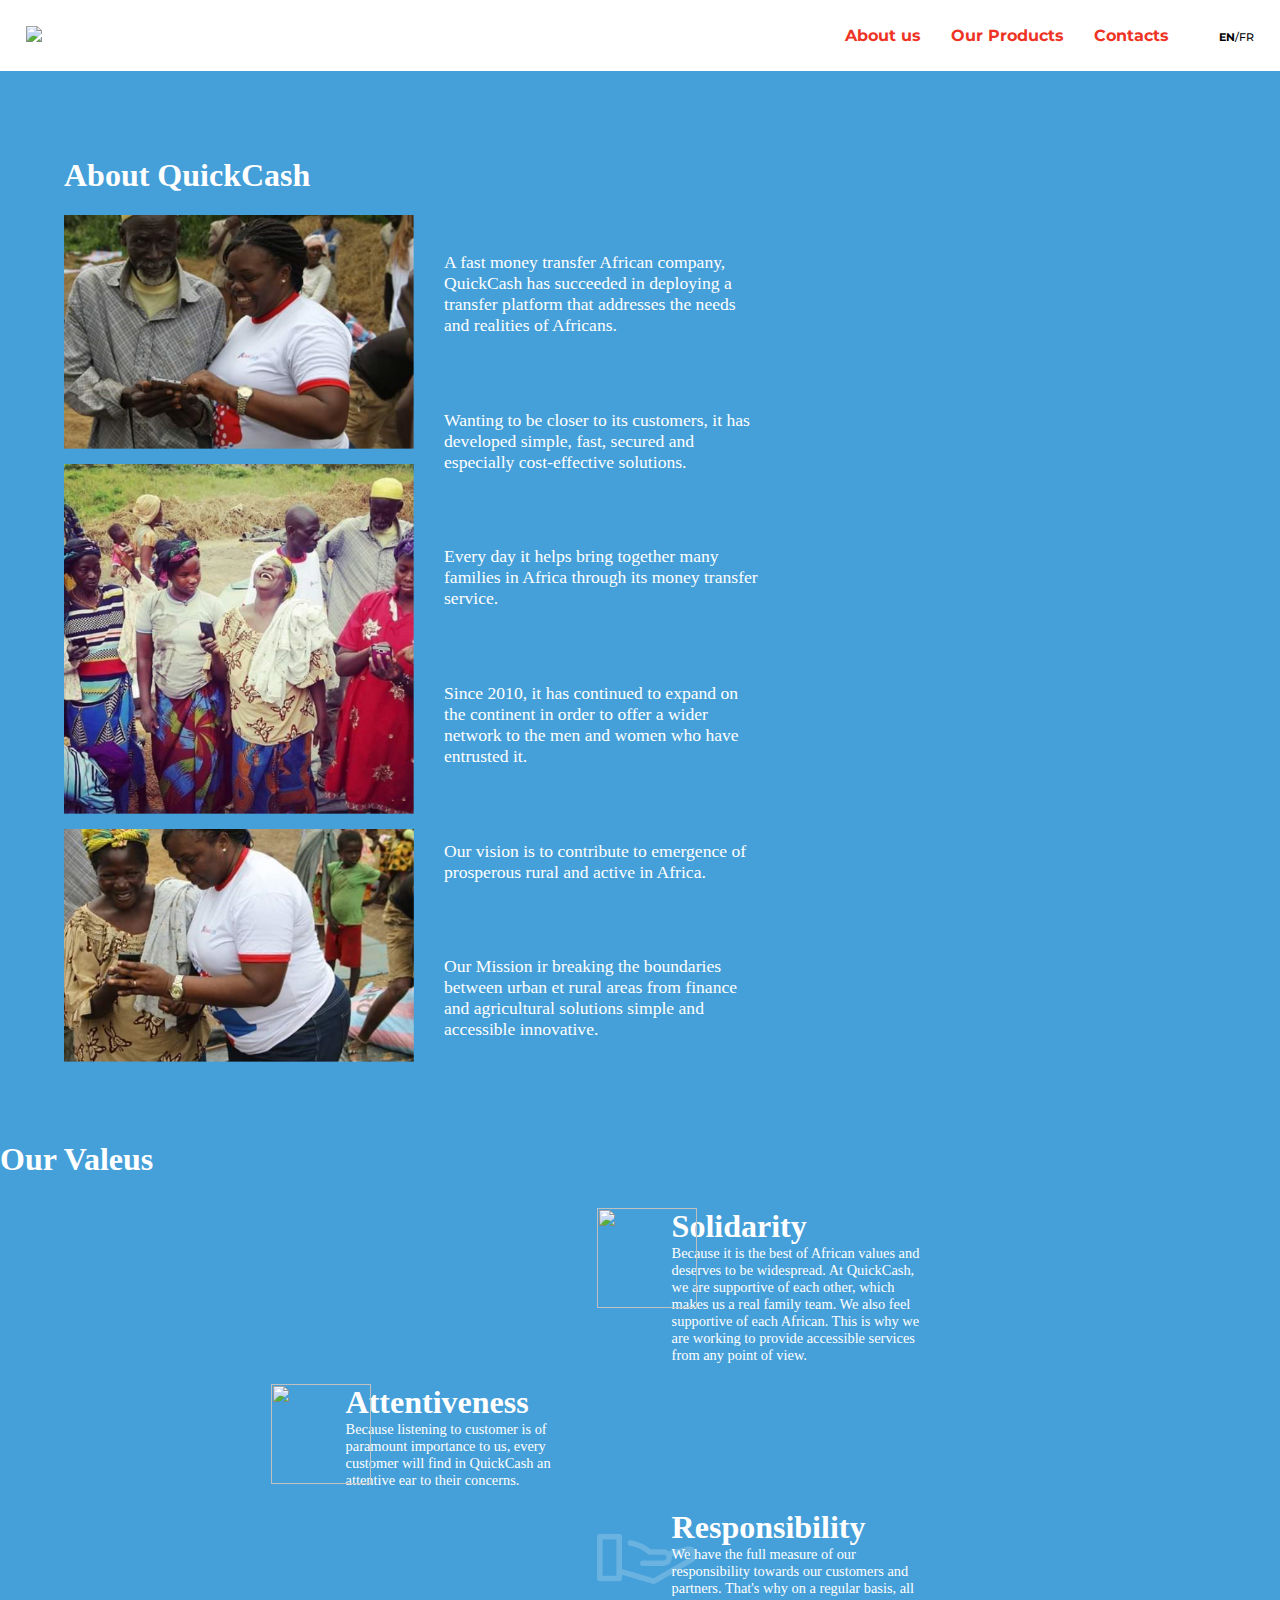
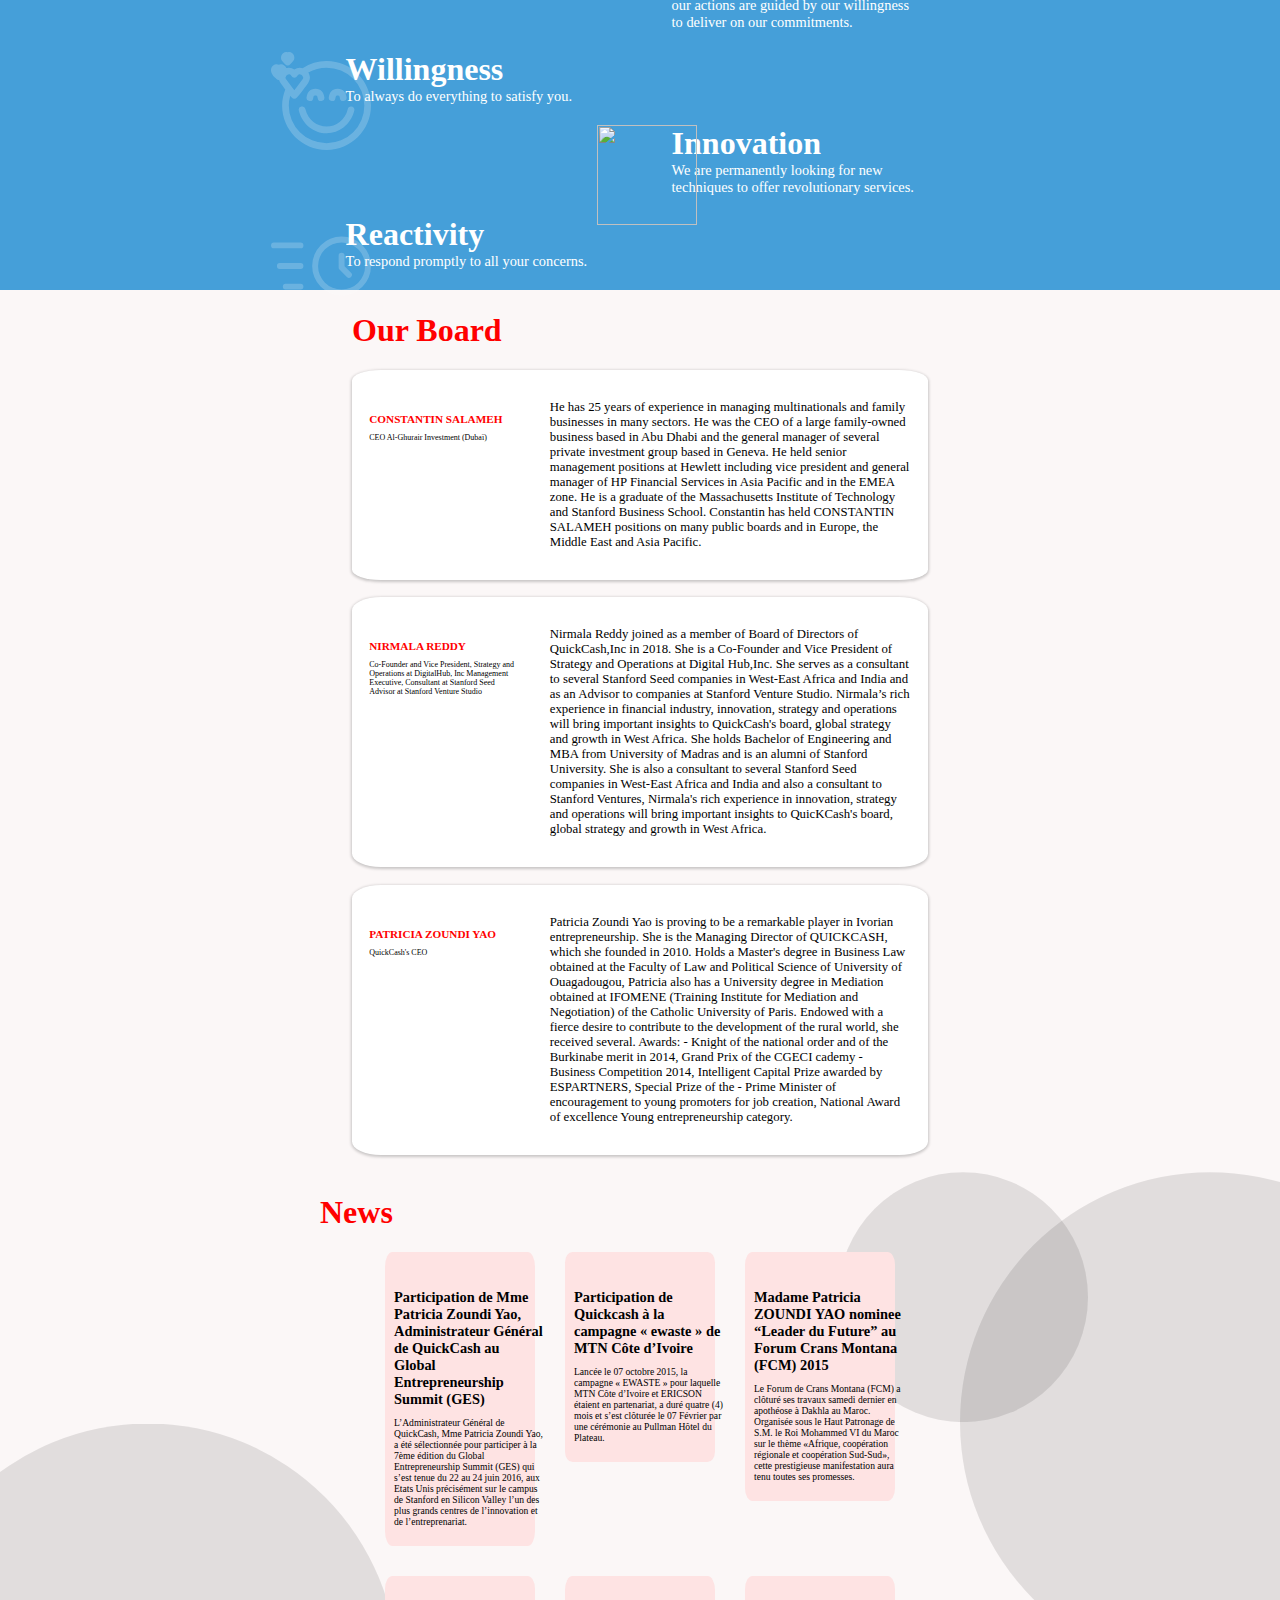
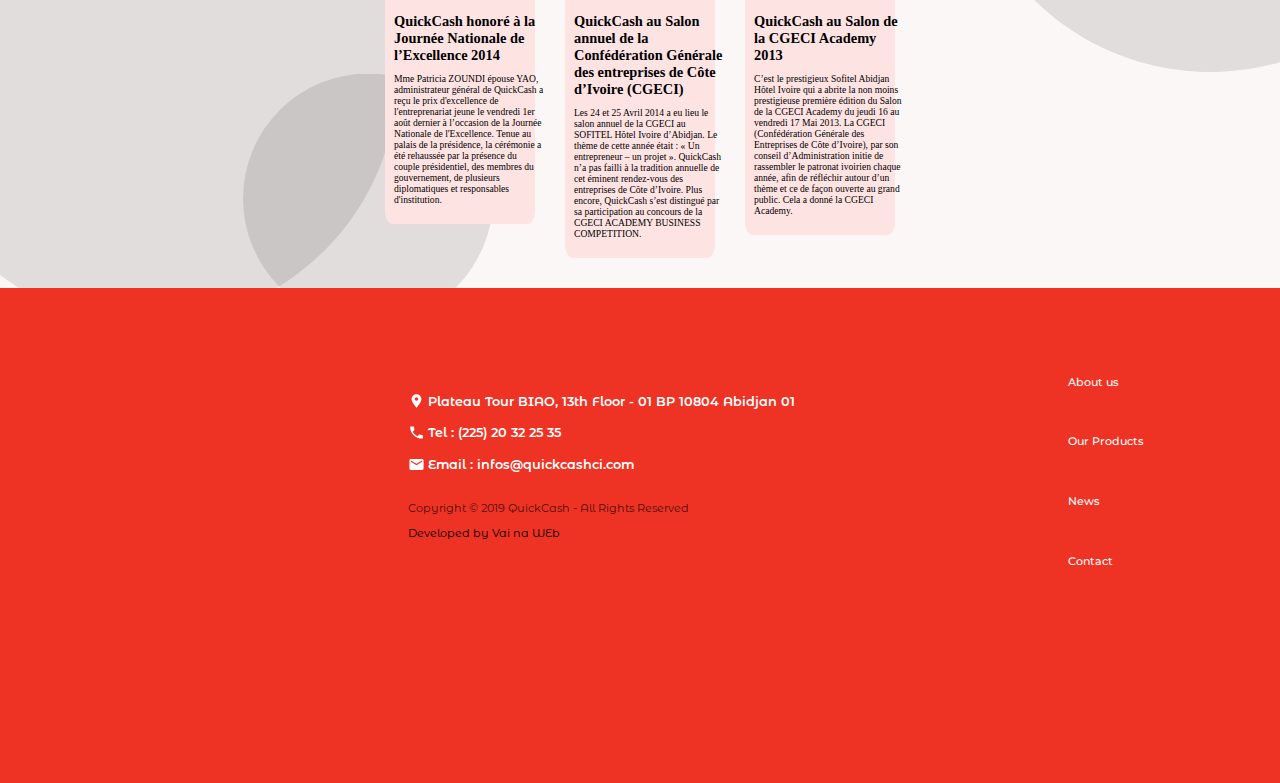
==== about.html @ 07506abb "Resolvendo conflito do about." ====
<!DOCTYPE html>
<html lang="en-US">
<head>
	<meta charset="UTF-8">
	<title>About - QuickCash</title>
	<link rel="stylesheet" href="css/style.css">
	<link href="https://fonts.googleapis.com/css?family=Montserrat+Alternates:400,600|Montserrat:500,600,700|Muli:300" rel="stylesheet">
	<meta name="viewport" content="width=device-width, initial-scale=1.0">
	<meta name="keywords" content=""><!-- palavras chave -->
	<meta name="description" content=""><!-- descrição do site -->
	<meta name="author" content=""><!-- autor ou autores do site -->
	<meta http-equiv="content-language" content="en-US, fr" /><!-- definindo idiomas do site (o lang defini o idioma principal) -->
</head>

<body>
	<!--=====|header|=====-->	
	<header class="containerHeader">
		<section class="containerHeader-barraSuperior">
				<a href="index.html"><img class="blocoLogo-logo" src="assets/logo.png"></a>
			<div class="blocoLogo">
			</div>
			<nav class="blocoMenu">
				<a href="about.html" class="blocoMenu-link">About us</a>
				<a href="ourProducts.html" class="blocoMenu-link">Our Products</a>
				<a href="#contatos" class="blocoMenu-link">Contacts</a>
				<div class="blocoLanguage">
					<a class="blocoLanguage-link" href=""><span>EN</span>/FR</a>
				</div>
			</nav>
		</section>
	</header>
	<!--==========-->
	<!--=====|Imagem e Texto Superior|=====-->
	<section class="containerImagensTextosSuperior">
		<div class="blocoTitulo">
			<h1 class="blocoTitulo-tituloSuperior">About QuickCash</h1>
		</div>
		<div class="containerImagensTextosSuperior-segundoCirculo"></div>
		<div class="containerImagensTextosSuperior-primeiroCirculo"></div>
		<div class="blocoImagensTextos">
			<div class="blocoImagensTextos-imagens">
				<img class="blocoImagensTextos-imagens-individual" src="assets/mulher-homem.png" alt="">
				<img class="blocoImagensTextos-imagens-individual" src="assets/pessoas.png" alt="">
				<img class="blocoImagensTextos-imagens-individual" src="assets/mulher-mulher.png" alt="">
			</div>

			<div class="blocoImagensTextos-textos">
				<p class="blocoImagensTextos-textos-paragrafo">
					A fast money transfer African company, QuickCash has succeeded in deploying a transfer platform that addresses the needs and realities of Africans.
				</p>
				<p class="blocoImagensTextos-textos-paragrafo">
					Wanting to be closer to its customers, it has developed simple, fast, secured and especially cost-effective solutions. 
				</p>
				<p class="blocoImagensTextos-textos-paragrafo">
					Every day it helps bring together many families in Africa through its money transfer service. 
				</p>
				<p class="blocoImagensTextos-textos-paragrafo">
					Since 2010, it has continued to expand on the continent in order to offer a wider network to the men and women who have entrusted it.
				</p>
				<p class="blocoImagensTextos-textos-paragrafo">
					Our vision is to contribute to emergence of prosperous rural and active in Africa.
				</p>
				<p class="blocoImagensTextos-textos-paragrafo">
					Our Mission ir breaking the boundaries between urban et rural areas from finance and agricultural solutions simple and accessible innovative.
				</p>
			</div>
		</div>
	</section>
	<!--==========-->
	<!--=====|Nossos Valores|=====-->
	<section class="containerNossosValores">
			<div class="containerNossosValores-blocoTitulo">
				<h1 class="containerNossosValores-blocoTitulo-titulo" >Our Valeus</h1>
			</div>

			<div class="containerNossosValores-blocoValores">
				<div class="containerNossosValores-blocoValores-valores">
					<img class="blocoValores-valores-imagem" src="assets/attentiveness.svg" alt="">
					<div class="blocoValores-valores-tituloTexto">
						<h2 class="blocoValores-valores-titulo">Solidarity</h2>
						<p class="blocoValores-valores-texto">
							Because it is the best of African values and deserves to be widespread. At QuickCash, we are supportive of each other, which makes us a real family team. We also feel supportive of each African. This is why we are working to provide accessible services from any point of view.
						</p>
					</div>
				</div>
				<div class="containerNossosValores-blocoValores-valores direcaOposta">
					<img class="blocoValores-valores-imagem" src="assets/attentiveness.svg" alt="">
					<div class="blocoValores-valores-tituloTexto">
						<h2 class="blocoValores-valores-titulo">Attentiveness</h2>
						<p class="blocoValores-valores-texto">
							Because listening to customer is of paramount importance to us, every customer will find in QuickCash an attentive ear to their concerns.
						</p>
					</div>
				</div>
			</div>
			<div class="containerNossosValores-blocoValores">
				<div class="containerNossosValores-blocoValores-valores">
					<img class="blocoValores-valores-imagem" src="assets/mao.svg" alt="">
					<div class="blocoValores-valores-tituloTexto">
						<h2 class="blocoValores-valores-titulo">Responsibility</h2>
						<p class="blocoValores-valores-texto">
							We have the full measure of our responsibility towards our customers and partners. That's why on a regular basis, all our actions are guided by our willingness to deliver on our commitments.
						</p>
					</div>
				</div>
				<div class="containerNossosValores-blocoValores-valores direcaOposta">
					<img class="blocoValores-valores-imagem" src="assets/carinha.svg" alt="">
					<div class="blocoValores-valores-tituloTexto">
						<h2 class="blocoValores-valores-titulo">Willingness</h2>
						<p class="blocoValores-valores-texto">
							To always do everything to satisfy you.
						</p>
					</div>
				</div>
			</div>
			<div class="containerNossosValores-blocoValores">
				<div class="containerNossosValores-blocoValores-valores">
					<img class="blocoValores-valores-imagem" src="assets/innovation.svg" alt="">
					<div class="blocoValores-valores-tituloTexto">
						<h2 class="blocoValores-valores-titulo">Innovation</h2>
						<p class="blocoValores-valores-texto">
							We are permanently looking for new techniques to offer revolutionary services.
						</p>
					</div>
				</div>
				<div class="containerNossosValores-blocoValores-valores direcaOposta">
					<img class="blocoValores-valores-imagem" src="assets/relogio.svg" alt="">
					<div class="blocoValores-valores-tituloTexto">
						<h2 class="blocoValores-valores-titulo">Reactivity</h2>
						<p class="blocoValores-valores-texto">
							To respond promptly to all your concerns.
						</p>
					</div>
				</div>
			</div>
		</section>
	<!--==========-->
	<!--=====|Main|=====-->
	<main class="containerdirecaoNoticias">
			<section class="containerdirecaoNoticias-direcao">
				<div class="containerdirecaoNoticias-direcao-titulo">
					<h1>Our Board</h1>
				</div>
				<div class="containerdirecaoNoticias-blocoSessoes">
					<div class="blocoSessoes-blocoTextoImagemTitulo">
						<div class="blocoSessoes-blocoTextoImagemTitulo-componentes">
							<img class="blocoTextoImagemTitulo-componentes-imagem" src="assets/quickcash-honore.png" alt="">
							<h1 class="blocoTextoImagemTitulo-componentes-titulo">CONSTANTIN SALAMEH</h1>
							<p class="blocoTextoImagemTitulo-componentes-paragrafo">CEO Al-Ghurair Investment (Dubaï)</p>
						</div>
						<div class="blocoSessoes-blocoTextoLateral">
							<p class="blocoSessoes-blocoTextoLateral-texto">He has 25 years of experience in managing multinationals and family businesses in many sectors. He was the CEO of a large family-owned business based in Abu Dhabi and the general manager of several private investment group based in Geneva. He held senior management positions at Hewlett including vice president and general manager of HP Financial Services in Asia Pacific and in the EMEA zone. He is a graduate of the Massachusetts Institute of Technology and Stanford Business School. Constantin has held CONSTANTIN SALAMEH positions on many public boards and in Europe, the Middle East and Asia Pacific.</p>
						</div>
					</div>
				</div>
				<div class="containerdirecaoNoticias-blocoSessoes">
					<div class="blocoSessoes-blocoTextoImagemTitulo">
						<div class="blocoSessoes-blocoTextoImagemTitulo-componentes">
							<img class="blocoTextoImagemTitulo-componentes-imagem" src="assets/quickcash-honore.png" alt="">
							<h1 class="blocoTextoImagemTitulo-componentes-titulo">NIRMALA REDDY</h1>
							<p class="blocoTextoImagemTitulo-componentes-paragrafo">Co-Founder and Vice President, Strategy and Operations at DigitalHub, Inc Management Executive, Consultant at Stanford Seed Advisor at Stanford Venture Studio</p>
						</div>
						<div class="blocoSessoes-blocoTextoLateral">
							<p class="blocoSessoes-blocoTextoLateral-texto">Nirmala Reddy joined as a member of Board of Directors of QuickCash,Inc in 2018. She is a Co-Founder and Vice President of Strategy and Operations at Digital Hub,Inc. She serves as a consultant to several Stanford Seed companies in West-East Africa and India and as an Advisor to companies at Stanford Venture Studio. Nirmala’s rich experience in financial industry, innovation, strategy and operations will bring important insights to QuickCash's board, global strategy and growth in West Africa. She holds Bachelor of Engineering and MBA from University of Madras and is an alumni of Stanford University. She is also a consultant to several Stanford Seed companies in West-East Africa and India and also a consultant to Stanford Ventures, Nirmala's rich experience in innovation, strategy and operations will bring important insights to QuicKCash's board, global strategy and growth in West Africa.</p>
						</div>
					</div>
				</div>
				<div class="containerdirecaoNoticias-blocoSessoes">
					<div class="blocoSessoes-blocoTextoImagemTitulo">
						<div class="blocoSessoes-blocoTextoImagemTitulo-componentes">
							<img class="blocoTextoImagemTitulo-componentes-imagem" src="assets/quickcash-honore.png" alt="">
							<h1 class="blocoTextoImagemTitulo-componentes-titulo">PATRICIA ZOUNDI YAO</h1>
							<p class="blocoTextoImagemTitulo-componentes-paragrafo">QuickCash's CEO</p>
						</div>
						<div class="blocoSessoes-blocoTextoLateral">
							<p class="blocoSessoes-blocoTextoLateral-texto">Patricia Zoundi Yao is proving to be a remarkable player in Ivorian entrepreneurship. She is the Managing Director of QUICKCASH, which she founded in 2010. Holds a Master's degree in Business Law obtained at the Faculty of Law and Political Science of University of Ouagadougou, Patricia also has a University degree in Mediation obtained at IFOMENE (Training Institute for Mediation and Negotiation) of the Catholic University of Paris. Endowed with a fierce desire to contribute to the development of the rural world, she received several. Awards: - Knight of the national order and of the Burkinabe merit in 2014, Grand Prix of the CGECI cademy - Business Competition 2014, Intelligent Capital Prize awarded by ESPARTNERS, Special Prize of the - Prime Minister of encouragement to young promoters for job creation, National Award of excellence Young entrepreneurship category.</p>
						</div>
					</div>
				</div>
			</section>


			<section class="containerdirecaoNoticias-noticias">
				<div class="containerdirecaoNoticias-noticias-blocoTitulo">
					<h1 class="noticias-blocoTitulo-titulo">News</h1>
				</div>

		        <div class="containerdirecaoNoticias-noticias-circulos">
				    <div class="noticias-circulos-primeiroCirculo"></div>
				    <div class="noticias-circulos-segundoCirculo"></div>
		        </div>		

				<div class="blocoNoticias">
					<div class="blocoNoticias-componentes">
						<img class="blocoNoticias-componentes-imagem" src="assets/patricia-zoundi.png" alt="">
						<h1 class="blocoNoticias-componentes-titulo">Participation de Mme Patricia Zoundi Yao, Administrateur Général de QuickCash au Global Entrepreneurship Summit (GES)</h1>
						<p class="blocoNoticias-componentes-paragrafo">L’Administrateur Général de QuickCash, Mme Patricia Zoundi Yao, a été sélectionnée pour participer à la 7ème édition du Global Entrepreneurship Summit (GES) qui s’est tenue du 22 au 24 juin 2016, aux Etats Unis précisément sur le campus de Stanford en Silicon Valley l’un des plus grands centres de l’innovation et de l’entreprenariat.</p>
					</div>
				</div>
				<div class="blocoNoticias">
					<div class="blocoNoticias-componentes">
						<img class="blocoNoticias-componentes-imagem" src="assets/e-waste_mtn-ci_ericsson.png" alt="">
						<h1 class="blocoNoticias-componentes-titulo">Participation de Quickcash à la campagne « ewaste » de MTN Côte d’Ivoire</h1>
						<p class="blocoNoticias-componentes-paragrafo">Lancée le 07 octobre 2015, la campagne « EWASTE » pour laquelle MTN Côte d’Ivoire et ERICSON étaient en partenariat, a duré quatre (4) mois et s’est clôturée le 07 Février par une cérémonie au Pullman Hôtel du Plateau.</p>
					</div>
				</div>
				<div class="blocoNoticias">
					<div class="blocoNoticias-componentes">
						<img class="blocoNoticias-componentes-imagem" src="assets/quickcash-honore.png" alt="">
						<h1 class="blocoNoticias-componentes-titulo">Madame Patricia ZOUNDI YAO nominee “Leader du Future” au Forum Crans Montana (FCM) 2015</h1>
						<p class="blocoNoticias-componentes-paragrafo">Le Forum de Crans Montana (FCM) a clôturé ses travaux samedi dernier en apothéose à Dakhla au Maroc. Organisée sous le Haut Patronage de S.M. le Roi Mohammed VI du Maroc sur le thème «Afrique, coopération régionale et coopération Sud-Sud», cette prestigieuse manifestation aura tenu toutes ses promesses.</p>
					</div>
				</div>
				<div class="blocoNoticias">
					<div class="blocoNoticias-componentes">
						<img class="blocoNoticias-componentes-imagem" src="assets/quickcash-honore.png" alt="">
						<h1 class="blocoNoticias-componentes-titulo">QuickCash honoré à la Journée Nationale de l’Excellence 2014</h1>
						<p class="blocoNoticias-componentes-paragrafo">Mme Patricia ZOUNDI épouse YAO, administrateur général de QuickCash a reçu le prix d'excellence de l'entreprenariat jeune le vendredi 1er août dernier à l’occasion de la Journée Nationale de l'Excellence. Tenue au palais de la présidence, la cérémonie a été rehaussée par la présence du couple présidentiel, des membres du gouvernement, de plusieurs diplomatiques et responsables d'institution.</p>
					</div>
				</div>
				<div class="blocoNoticias">
					<div class="blocoNoticias-componentes">
						<img class="blocoNoticias-componentes-imagem" src="assets/laureats-cgeci-academy-2014.png" alt="">
						<h1 class="blocoNoticias-componentes-titulo">QuickCash au Salon annuel de la Confédération Générale des entreprises de Côte d’Ivoire (CGECI)</h1>
						<p class="blocoNoticias-componentes-paragrafo">Les 24 et 25 Avril 2014 a eu lieu le salon annuel de la CGECI au SOFITEL Hôtel Ivoire d’Abidjan. Le thème de cette année était : « Un entrepreneur – un projet ». QuickCash n’a pas failli à la tradition annuelle de cet éminent rendez-vous des entreprises de Côte d’Ivoire. Plus encore, QuickCash s’est distingué par sa participation au concours de la CGECI ACADEMY BUSINESS COMPETITION.</p>
					</div>
				</div>
				<div class="blocoNoticias">
					<div class="blocoNoticias-componentes">
						<img class="blocoNoticias-componentes-imagem" src="assets/qc-cgeci-academy.png" alt="">
						<h1 class="blocoNoticias-componentes-titulo">QuickCash au Salon de la CGECI Academy 2013</h1>
						<p class="blocoNoticias-componentes-paragrafo">C’est le prestigieux Sofitel Abidjan Hôtel Ivoire qui a abrite la non moins prestigieuse première édition du Salon de la CGECI Academy du jeudi 16 au vendredi 17 Mai 2013. La CGECI (Confédération Générale des Entreprises de Côte d’Ivoire), par son conseil d’Administration initie de rassembler le patronat ivoirien chaque année, afin de réfléchir autour d’un thème et ce de façon ouverte au grand public. Cela a donné la CGECI Academy.</p>
					</div>
				</div>
				<div class="containerdirecaoNoticias-noticias-circulos reverter">
				    <div class="noticias-circulos-primeiroCirculo"></div>
				    <div class="noticias-circulos-segundoCirculo espaco"></div>
		        </div>
			</section>
		</main>
	<!--==========-->		
	<!--=====|Contatos|=====-->
	<footer id="contatos" class="containerFooter">

		<div class="containerFooter-circulosMaiores">
			<img src="assets/circulos-vermelhos.png" alt="">
		</div>

		<div class="containerFooter-logoContatos">
			<div class="logoContatos-logoFooter">
				<img src="assets/logo-footer.png" alt="">
			</div>

			<div>
				<div class="logoContatos-iconTexto">
					<img src="assets/baseline-location_on-24px.svg" alt="">
					<p>Plateau Tour BIAO, 13th Floor - 01 BP 10804 Abidjan 01</p>
				</div>
				<div class="logoContatos-iconTexto">
					<img src="assets/baseline-phone-24px (1).svg" alt="">
					<p>Tel : (225) 20 32 25 35</p>
				</div>
				<div class="logoContatos-iconTexto">
					<img src="assets/baseline-email-24px.svg" alt="">
					<p>Email : infos@quickcashci.com</p>
				</div>
			</div>

			<div class="logoContatos-textoCopy">
				<p class="logoContatos-textoCopy-copy">Copyright © 2019 QuickCash - All Rights Reserved </p>
				<p>Developed by Vai na WEb</p>
			</div>
		</div>

		<div class="containerfooter-menuFooter">
			<a href="">About us</a>
			<a href="">Our Products</a>
			<a href="">News</a>
			<a href="">Contact</a>
			<img src="assets/circulos-brancos.png" alt="">
		</div>
	</footer>
	
</body>
</html>
---- css/style.css ----
* {
	box-sizing: border-box;
	text-decoration: none;
}
/*Font's para o projeto*/
/*font-family: 'Montserrat', sans-serif;
font-family: 'Montserrat Alternates', sans-serif;
font-family: 'Muli', sans-serif;*/

/* hack util :) */
img {
    max-width: 100%;
}
html{
	font-size: 16px;
}
body {
    padding: 0;
    margin: 0;
}

/*=====|Header|=====*/
.containerHeader{
	width: 100%;
	/*max-height: 695px;*/
	/*position: relative;*/
}
.containerHeader-barraSuperior{
	display: flex;
	justify-content: space-between;
	padding: 2%;
}
.blocoLogo{
	/*width: 260px;*/
}
.blocoLogo-logo{
	/*width: 260px;*/
}
.blocoMenu{
	display: flex;
}
	@media screen and (max-width: 600px){
		.blocoMenu{
			display: none;
		}	
	}
.blocoMenuMobile{
	display: none;
}
	@media screen and (max-width: 600px){
		.blocoMenuMobile{
			display: flex;
			margin-top: 2%;
			margin-right: 5%;
		}		
	}
.blocoMenu-link{
	font-family: 'Montserrat', sans-serif;
	font-weight: 700;
	color: rgba(238,51,37,1);
	font-size: 1rem;
	margin-left: 30px; 
}
	@media screen and (max-width: 700px){
		.blocoMenu-link{
			font-size: 0.63rem;
			margin-top: 2%;
		}		
	}
.blocoLanguage{
	/*width: 30px;*/
	font-family: 'Montserrat', sans-serif;
	font-weight: 500;
	margin-left: 50px;
	/*left: 90%;*/
	/*bottom: 606px;*/
	/*position: absolute;*/
}
.blocoLanguage-link{
	color: black;
	font-size: 0.7rem;
}
	@media screen and (max-width: 700px){
		.blocoLanguage-link{
			font-size: 0.6rem;
		}		
	}
.blocoLanguage span{
	font-weight: bolder;
}
/*=====|Titulo e imagem Header|=====*/
.blocoTituloImagem{
	width: 100%;
}
.blocoTituloImagem:before{
	position: absolute;
	content:'';
	width: 100%;
	height: 50%;
	top: 50%;
	background: rgba(0,131,202,0);
	background: linear-gradient(to bottom, rgba(0,131,202,0) 0%, rgba(0,131,202,0.62) 62%, rgba(0,131,202,1) 100%);
}
.blocoTituloImagem-tituloHeader{
	width: 35%;
	font-family: 'Montserrat', sans-serif;
	font-size: 2.8rem;
	font-weight: 700;
	color: white;
	position: absolute;
	top: 35%;
	left: 8%;
}
	@media screen and (max-width: 1024px){
		.blocoTituloImagem-tituloHeader{
			font-size: 2rem;
			/*width: 50%;*/
			top: 45%;
		}
	}
	@media screen and (max-width: 600px){
		.blocoTituloImagem-tituloHeader{
			font-size: 1.3rem;
			width: 50%;
			top: 45%;
		}
	}
.blocoTituloImagem{
    position: relative;
    /* eu usaria aqui 80vh */
	min-height: 80vh;
    background-image: url("../assets/female-farmer-kenya-west.png");
    /* eu usaria cover */
	background-size: cover; 
	background-repeat: no-repeat;
}
	@media screen and (max-width: 900px){
		.blocoTituloImagem{
			min-height: 70vh;
			/*background-size: cover;*/
		}		
	}
	@media screen and (max-width: 580px){
		.blocoTituloImagem{
			/*width: 5vw;*/
			min-height: 50vh;
			/*background-size: cover;*/
		}		
	}
/*==========*/

/*=====|Produtos|=====*/
.container{
	background-color: rgba(0,131,202,1);
	padding: 200px 0 100px 0;
}
	@media screen and (max-width: 1024px){
	 	.container{
	 		display: flex;
	 		justify-content: center;
	 		flex-wrap: wrap;
	 	}
	}
.container-titulo{
	margin-left: 5%;
	color: white;
	font-size: 2rem;
	font-family: 'Montserrat', sans-serif;
	font-weight: 600; 
}
	@media screen and (max-width: 1024px){
		.container-titulo{
			width: 100vw;
		}		
	}
	@media screen and (max-width: 600px){
		.container-titulo{
			text-align: center;
		}		
	}
.containerProdutos{
	display: flex;
	justify-content: space-around;
	/*margin: 0 auto;*/
	/*width: 100%;*/
}
	@media screen and (max-width: 1024px){
		.containerProdutos{
			width: 60vw;
			/*flex-direction: column;*/
			flex-wrap: wrap;
			justify-content: center;
		}
	}
	@media screen and (max-width: 800px){
		.containerProdutos{
			width: 80vw;
		}
	}
.containerProdutos-bloco{
	margin-top: 5%;
	/*display: flex;*/
	/*justify-content: space-around;*/
}
.containerProdutos-bloco-titulo{
	color: white;
	text-align: center;
	font-family: 'Montserrat', sans-serif;
	font-weight: 600;
}
.containerProdutos-bloco-paragrafo{
	color: white;
	text-align: center;
	width: 200px;
	margin-left: 7%;
	font-size: 1.2rem;
	font-family: 'Muli', sans-serif;
	font-weight: 300;
}
/*==========*/
/*=====|Apresentação Simulador|=====*/
.containerSimulador{
	display: flex;
	justify-content: flex-end;
	background-color: rgba(0,131,202,1);
	padding: 10%;
}
/*.containerSimulador-formulario{
	width: 450px;
	border: 3px solid white;
	border-radius: 10%;
	background-color: white;
}
.containerSimulador-formulario label{
	margin: 0 auto;
	width: 400px;
	border-radius: 15%;
	display: flex;
	background-color: rgba(0,131,202,1);
}
.containerSimulador-select{
	height: 70px;
	margin: 0 auto;
	background-color: rgba(0,131,202,1);
}
input{
	display: flex;
	width: 90%;
	margin-top: 20%;
	border-bottom: 1px solid black;
}
.containerSimulador-texto{
	padding-top: 10%;
}*/

/*==========*/
/*=====|Apresentação Simulador - Bloco lateral|=====*/
.containerSimulador-blocoLateral{
	/*margin-left: -35%;*/
	width: 380px;
	/*height: 400px;*/
	/*background: black;*/
}
.containerSimulador-titulo{
	color: white;
	font-size: 2.5rem;
	width: 280px;
	font-family: 'Montserrat', sans-serif;
	font-weight: 700;
}
.containerSimulador-subTitulo{
	color: white;
	padding-top: 10%;
	font-size: 1rem;
	width: 250px;
	font-family: 'Montserrat', sans-serif;
	font-weight: 600;
}
.containerSimulador-paises{
	padding-top: 10%;
}
.containerSimulador-paises img{
	width: 40px;
	height: 40px;
	border-radius: 50%;
}
.containerSimulador-bandeira{
	display: flex;
	margin-top: 2%;
}
.containerSimulador-nome{
	color: white;
	margin-left: 5%;
	font-family: 'Montserrat', sans-serif;
	font-weight: 600;
	/*margin-top: 5%;*/
}
/*==========*/
/*=====|Apresentação Slide|=====*/
.containerSlide{
	display: flex;
	justify-content: space-around;
	/*width: 100vw;*/
	height: 100vh;
	/*background-color: rgba(0,131,202,1);*/
	background: linear-gradient(to bottom, rgba(0,131,202,1) 0%, rgba(0,131,202,1) 50%, rgba(0,89,202,1) 100%);
}
	@media screen and (max-width: 600px){
		.containerSlide{
			padding-bottom: 10%;
			flex-direction: column-reverse;
			justify-content: center;
		}
	}
.slide{
	display: flex;
	/*flex-direction: row;*/
	width: 300px;	
	/*height: 350px;	*/
	position: relative;
	left: 40%;
	/*bottom: 70px;*/
	background-color: white;
	border-radius: 5%;
	box-shadow: 0px 1px 54px -20px rgba(0,0,0,0.75);
}
	@media screen and (max-width: 1024px){
		.slide{
			left: 10%;
			top: 5%;
			/*bottom: 5%;*/
			/*position: absolute;*/
		}
	}
	@media screen and (max-width: 600px){
		.slide{
			left: 15%;
			/*position: absolute;*/
		}
	}
input{
	display: none;
}
input:checked ~ .slide-segundoBloco{
	display: none;
}
.slide-segundoBloco,.slide-primeiroBloco{
	cursor: pointer;
}
.slide-primeiroBloco::before{
	content:'>';
	color: white;
	font-family: 'Montserrat', sans-serif;
	font-weight: 700;
	font-size: 50px;
	position: absolute;
	top: 150px;
	left: 350px;
}
@media screen and (max-width: 1024px){
		.slide-primeiroBloco::before{
			left: 310px;
		}		
	}
.slide-primeiroBloco::after{
	content:'<';
	color: white;
	font-family: 'Montserrat', sans-serif;
	font-weight: 700;
	font-size: 50px;
	position: absolute;
	top: 150px;
	right: 350px;
}
	@media screen and (max-width: 1024px){
		.slide-primeiroBloco::after{
			right: 310px;
		}		
	}
.slide-primeiroBloco-img,.slide-segundoBloco-img{
	position: absolute;
	left: 15px;
	top: 15px;
	width: 270px;
	height: 180px;
	border-radius: 5%;
}
.slide-primeiroBloco-paragrafo{	
	margin-top: 70%;
	padding: 5%; 
	font-size: 0.7rem;
	font-family: 'Muli', sans-serif;
	font-weight: bold;
}
.slide-primeiroBloco-titulo{
	padding: 5%;
	padding-top: 0;
	font-size: 0.8rem;
	font-family: 'Muli', sans-serif;
	font-weight: bold;
}
.containerSlide-titulo{
	width: 400px;
	font-size: 2.2rem;
	color: white;
	margin-left: 240px;
	/*padding-top: 30%;*/
	/*z-index: 5;*/
	position: absolute;
	font-family: 'Montserrat', sans-serif;
	/*font-weight: 700;*/
	font-style: italic;
}
	@media screen and (max-width: 1024px){
		.containerSlide-titulo{
			margin-left: 0;
			font-size: 1.5rem;
			position: relative;
			left: 5%;
			/*right: 15%;*/
			width: 30vw;
		}
	}
	@media screen and (max-width: 600px){
		.containerSlide-titulo{
			font-size: 1.5rem;
			position: relative;
			left: 16%;
			/*right: 15%;*/
			width: 60vw;
		}
	}
/*.containerSlide-blocoLateral{
	width: 40vw;
	height: 60vh;
	position: relative;
	overflow: hidden;
	background: black;
	left: 6.5%;
	bottom: 50px;
	padding-bottom: 400px;
}*/

/*==============*/
.circulos{
	overflow: hidden;
}
	@media screen and (max-width: 1024px){
		.circulos{
			display: none;
		}		
	}
.primeiroCirculo{
	clip-path: circle(25% at 60% 50%);
	width: 100vw;
	height: 100vh;
	background-color: #459FD9;
	opacity: 0.5;
}
.segundoCirculo{
	position: relative;
	content:'';
	width: 250px;
	height:250px;
	border-radius: 50%;
	left: 35%;
	bottom: 45%;
	background-color: #459FD9;
	opacity: 0.5;
}	
/*=====|Agência|=====*/
.containerAgencia{
	display: flex;
	justify-content: space-around;
	padding: 5% 0 5% 0; 
	background-color: #F8F8F8;
	position: relative;
	overflow: hidden;
}
	@media screen and (max-width: 1024px){
		.containerAgencia{
			/*width: 50vw;*/
			position: none;
			flex-wrap: wrap;
			/*background-color: black;*/
		}
	}
.containerAgencia-titulo{
	width: 350px;
	font-size: 2.5rem;
	color: rgba(238, 51, 37, 1);
	font-family: 'Montserrat', sans-serif;
	font-weight: 700;
	/*position: relative;
	left: 145px;
	top: 103px;*/
	z-index: 3;
}
/*.containerAgencia-globo{
}*/
.containerAgencia-icon{
	width:300px;
	/*height: 10px;*/
	position: absolute;	
	top: 25%;
	left: -5%;
	z-index: 2;
}
	@media screen and (max-width: 1024px){
		.containerAgencia-icon{
			display: none;
		}
	}
.containerAgencia-form{
	width: 200px;
	/*position: relative;
	left: 60%;*/
	margin-left: -10%;
	color: rgba(107, 107, 107, 1);
}
	@media screen and (max-width: 1024px){
		.containerAgencia-form{
			width: 90vw;
			margin-left: 0;
			display: flex;
			justify-content: center;
			flex-wrap: wrap;
		}		
	}
.containerAgencia-form select{
	background-color: #F8F8F8;
	width: 250px;
	/*margin-top: 5%;*/
	cursor: pointer;
	/*border-bottom: 1px solid black; */
	margin: 5% 0 5% 0;
	border: 0;
	border-bottom: 1px solid black;
}
	@media screen and (max-width: 1024px){
		.containerAgencia-form select{
			width: 50vw;
			/*margin: 5% 0 5% 0;*/
			/*border: 0;*/
		}
	}
.containerAgencia-label{
	font-size: 1.2rem;
	font-family: 'Montserrat', sans-serif;
	font-weight: 700;
	width: 100vw;
	/*text-align: center;*/
}
	@media screen and (max-width: 1024px){
		.containerAgencia-label{
			/*text-align: center;*/
			margin-left: 23%;
		}
	}
.containerAgencia-botao{
	background-color: #F8F8F8;
	border: 0;
	/*display: flex;*/
}
	@media screen and (max-width: 1024px){
		.containerAgencia-botao{
			width: 100vw;
		}		
	}
.containerAgencia-botao-link{
	color: #459FD9;
	padding-left: 190px;
	/*text-align: right;*/
	cursor: pointer;
	font-family: 'Montserrat', sans-serif;
	font-weight: 500;
}
	@media screen and (max-width: 1024px){
		.containerAgencia-botao-link{
			/*width: 100vw;*/
			padding-left: 50%;
		}		
	}
.containerMap{
	background: white;
	width: 220px;
	height: 220px;
	/*padding-bottom: 10px;*/
	font-weight: 600;
	box-shadow: 0px 2px 13px 1px rgba(0,0,0,0.20);
	/*position: relative;*/
}
	@media screen and (max-width: 1024px){
		.containerMap{
			margin-top: 10%;
			width: 35vw;
			height: 50vh;
			/*background-color: black;*/
		}		
	}
	@media screen and (max-width: 762px){
		.containerMap{
			width: 50vw;
			height: 50vh;
			/*background-color: black;*/
		}		
	}
.containerMap-map{
	margin: 2% auto 0 auto;
}
	@media screen and (max-width: 1024px){
		.containerMap-map{
			margin: 10% auto 0 auto;
			/*width: 100%;*/
		}
	}
.containerMap-texto{
	margin: 0 auto;
	/*padding-bottom: 5px;*/
	width: 190px;
	/*height: 10px;*/
	font-family: 'Montserrat Alternates', sans-serif;
	font-size: 0.7rem;
	/*position: absolute;*/
}
/*=====|Notícias|=====*/
.containerNoticias{
	display: flex;
	justify-content: space-around;
	margin: 5%;
	width: 90%;
}
	@media screen and (max-width: 1024px){
		.containerNoticias{
			flex-wrap: wrap;
		}
	}
.containerNoticias-TituloSecoes{
	display: flex;
	flex-direction: column;
	width: 50%;
}
	@media screen and (max-width: 1024px){
		.containerNoticias-TituloSecoes{
		width: 100%;
		/*justify-content: center;*/
		/*flex-direction: row;*/
		}		
	}
.containerNoticias-titulo{
	color: #459FD9;
	margin-bottom: 3%;
	font-size: 2rem;
	font-family: 'Montserrat', sans-serif;
	font-weight: 600;
}
	@media screen and (max-width: 600px){
		.containerNoticias-titulo{
			text-align: center;
		}
	}
.containerNoticias-secoes{
	display: flex;
	/*justify-content: space-around;*/
	width: 50vw;
	height: 190px;
	/*height: 150%;*/
	/*padding: 2%;*/
	background-color: #F8F8F8;
	border-radius: 5%;
	margin-bottom: 3%;
	box-shadow: 0px 1px 3px 1px rgba(0,0,0,0.20);
}
	@media screen and (max-width: 1024px) {
		.containerNoticias-secoes{
			width: 80vw;
			margin: 2% auto;
			
		}
	}
	@media screen and (max-width: 600px){
		.containerNoticias-secoes{
			/*display: flex;*/
			height: 60vh;
			/*margin: 0;*/
			width: 50vw;
			flex-direction: column row-reverse;
			justify-content: center;
			flex-wrap: wrap;
		}
	}	
.reverse{
	flex-direction: row-reverse;
	/*text-align: right;*/
}
.containerNoticias-imagem{
	width: 200px;
	height: 150px;
	/*padding: 3%;*/
	margin-top: 3%;
	margin-left: 4%;
	margin-right: 2%;
}
	@media screen and (max-width: 600px){
		.containerNoticias-imagem{
			width: 180px;
			height: 150px;
			margin-left: 2%;
			margin-right: 2%;
			margin-top: 5%;
		}
	}
.containerNoticias-blocoTituloTexto-titulo{
	font-size: 0.7rem;
	/*width: 30vw;*/
	margin-left: 5%;
	margin-right: 5%;
	font-family: 'Montserrat', sans-serif;
	font-weight: 700;
	/*margin-top: 1%;*/
	/*margin-right: 3%;*/
}
	@media screen and (max-width: 600px){
		.containerNoticias-blocoTituloTexto-titulo{
			font-size: 0.6rem;
		}
	}
.containerNoticias-blocoTituloTexto-texto{
	font-size: 0.6rem;
	/*width: 300px;*/
	margin-left: 5%;
	margin-right: 5%;
	font-family: 'Muli', sans-serif;
	font-weight: 300;
	/*margin-bottom: 50px;*/
	/*margin-right: 5%;
	margin-top: 5%;*/
}
	@media screen and (max-width: 600px){
		.containerNoticias-blocoTituloTexto-texto{
			font-size: 0.48rem;
		}
	}
.containerNoticias-showMore{
	/*display: flex;*/
	/*align-items: center;*/
	margin: 0 auto;
	font-size: 0.5rem;
	color: #459FD9;
	font-family: 'Montserrat', sans-serif;
	font-weight: 500;
}
/*==========*/
/*=====|News|=====*/
.containerNoticias-news{
	/*margin-right: 10%;*/
	width: 30%;
	height: 120vh;
	background: #FFDFDF;
	padding: 1%;
	margin-top: 2%;
}
	@media screen and (max-width: 1024px){
		.containerNoticias-news{
			width: 100%;
		}
	}
.containerNoticias-news-titulo{
	padding: 2%;
	width: 100%;
	color: white;
	background: #D51111;
	font-family: 'Montserrat', sans-serif;
	font-weight: 600;
}
.containerNoticias-news-subTitulo{
	font-size: 0.8rem;
	padding: 3% 1% 0 1%;
	font-family: 'Montserrat', sans-serif;
	font-weight: 500;
}
.containerNoticias-news-texto{
	font-size: 0.6rem;
	padding: 3% 1%;
	font-family: 'Muli', sans-serif;
	font-weight: 300;
}
.containerNoticias-news-texto:after{
	content:'';
	position: absolute;
	width: 20vw;
	height: 1px;
	/*top: 1px;*/
	margin-top: 30px;
	right: 13%;
	background: black;
	opacity: 0.1;
}
 @media screen and (max-width: 1100px){
	.containerNoticias-news-texto:after{
		display: none;
	}
 }
.containerNoticias-showMoreNews{
	/*margin: 0 auto;*/
	padding: 0 30%;
	/*margin-top: 5%;*/
	font-size: 0.5rem;
	color: #459FD9;
	font-family: 'Montserrat', sans-serif;
	font-weight: 500;
}
 @media screen and (max-width: 1024px){
 	.containerNoticias-showMoreNews{
		padding: 0 40%;
		/*margin-top: 500px;*/
		font-size: 0.7rem;
 	}
 }
 @media screen and (max-width: 695px){
 	.containerNoticias-showMoreNews{
		padding: 0 35%;
		/*font-size: 0.7rem;*/
 	}
 }
 @media screen and (max-width: 500px){
 	.containerNoticias-showMoreNews{
		padding: 0 30%;
		/*font-size: 0.7rem;*/
 	}
 }
/*==========*/
/*=====|Patrocinadores|=====*/
.containerNoticias-patrocinadores{
	width: 900px;
	margin: 0 auto;
	display: flex;
	/*justify-content: space-around;*/
	justify-content: center;
	/*flex-direction: column;*/
	/*align-content: center;*/
	flex-wrap: wrap;
	/*padding: 10%;*/
	/*background-color: black;*/
}
	@media screen and (max-width: 1024px){
		.containerNoticias-patrocinadores{
			width: 95vw;
			/*margin: 0 0;*/
			/*flex-wrap: wrap;*/
		}		
	}
.containerNoticias-patrocinadores img{
	/*width: 80px;*/
	height: 50px;
	/*display: flex;*/
	/*align-content: space-around;*/
	margin: 2%;
}
	@media screen and (max-width: 1024px){
		.containerNoticias-patrocinadores img{
			/*width: 15%;*/
			height: none;
			
		}
	}
.containerNoticias-patrocinadores-bancos{
	display: flex;
	justify-content: space-around;
	width: 500px;
	/*margin: 20px 0;*/
	/*background-color: green;*/
}
	@media screen and (max-width: 1024px){
		.containerNoticias-patrocinadores-bancos{
			width: 45vw;
			flex-wrap: wrap;
			/*margin: 0 0;*/
		}

	}
	@media screen and (max-width: 830px){
		.containerNoticias-patrocinadores-bancos{
			width: 50vw;
		}

	}
	@media screen and (max-width: 652px){
		.containerNoticias-patrocinadores-bancos{
			width: 70vw;
		}

	}
.containerNoticias-patrocinadores-instituicoes{
	display: flex;
	justify-content: space-around;
	width: 700px;
	margin: 20px 0;
}
	@media screen and (max-width: 1024px){
		.containerNoticias-patrocinadores-instituicoes{
			width: 35vw;
			flex-wrap: wrap;
		}

	}
	@media screen and (max-width: 741px){
		.containerNoticias-patrocinadores-instituicoes{
			width: 45vw;
			/*flex-wrap: wrap;*/
		}

	}
	@media screen and (max-width: 580px){
		.containerNoticias-patrocinadores-instituicoes{
			width: 60vw;
			/*flex-wrap: wrap;*/
		}

	}
.containerNoticias-patrocinadores-titulo{
	font-size: 1.3rem;
	width: 500px;
	margin-right: 150px;
	font-family: 'Montserrat', sans-serif;
	font-weight: 500;
	/*background-color: black;*/
}
	@media screen and (max-width: 1024px){
		.containerNoticias-patrocinadores-titulo{
			font-size: 1.3rem;
			width: 100%;
			margin-right: 0;
			text-align: center;
		}
	}
/*=========*/
/*=====|Footer|=====*/
.containerFooter{
	display: flex;
	justify-content: space-around;
	background-color: #EE3325;
	height: 55vh;
}
	@media screen and (max-width: 600px){
		.containerFooter{
			flex-direction: column;
			height: 100vh;
			/*height: none;*/
		}		
	}
.containerFooter-circulosMaiores{
	/*padding: 5%;*/
	margin: 2% 0; 
}
.containerFooter-circulosMaiores img{
	width: 250px;
	opacity: 0.6;
}
	@media screen and (max-width: 1024px){
		.containerFooter-circulosMaiores img{
			display: none;
		}
	}
.containerFooter-logoContatos{
	margin: 5% 0;
}
	@media screen and (max-width: 600px){
		.containerFooter-logoContatos{
			align-self: center;
			margin-top: 30%;
		}		
	}
.logoContatos-logoFooter{
	padding-bottom: 20px;
}
.logoContatos-logoFooter img{
	width: 250px;
}
	@media screen and (max-width: 600px){
		.logoContatos-logoFooter img{
			width: 70vw;
			/*margin-top: 5%;*/
		}
	}
.logoContatos-iconTexto{
	color: white;
	display: flex;
	font-size: 0.8rem;
	margin: -9px 0;
	font-family: 'Montserrat Alternates', sans-serif;
	font-weight: 600;
}
	@media screen and (max-width: 600px){
		.logoContatos-iconTexto p{
			font-size: 0.7rem;
		}		
	}
.logoContatos-iconTexto img{
	padding-right: 1%;
	width: 20px;
}
.logoContatos-textoCopy{
	font-size: 0.7rem;
	margin-top: 25px;
	font-family: 'Montserrat Alternates', sans-serif;
}
	@media screen and (max-width: 600px){
		.logoContatos-textoCopy{
			margin-top: 50%;
			text-align: center;
		}		
	}
.logoContatos-textoCopy-copy{
	color: black;
	opacity: 0.7;
}
.containerfooter-menuFooter{
	display: flex;
	justify-content: space-around;
	flex-direction: column;	
	margin-top: 5%;
	height: 35vh;
}
	@media screen and (max-width: 1024px){
		.containerfooter-menuFooter{
			height: 25vh;
		}
	}
	@media screen and (max-width: 600px){
		.containerfooter-menuFooter{
			flex-direction: row;
			flex-wrap: wrap;
			position: relative;
			left: 35%;
			bottom: 40%;
			width: 150px;
		}
	}
.containerfooter-menuFooter a{
	color: white;
	font-size: 0.7rem;
	font-family: 'Montserrat', sans-serif;
	font-weight: 500;
}
	@media screen and (max-width: 600px){
		.containerfooter-menuFooter a{
			text-align: center;
			width: 100%;
			font-size: 0.9rem;
			margin-bottom: 5%; 
		}
	}
.containerfooter-menuFooter img{
	margin-top: 30px;
}
	@media screen and (max-width: 1024px){
		.containerfooter-menuFooter img{
			display: none;
		}
	}
/*==========*/
/*=====|Sobre - Segunda Página|=====*/
.containerImagensTextosSuperior{
	background-color: #459FD9;
	display: flex;
	justify-content: flex-start;
	flex-wrap: wrap;
	padding: 5%;
}
.blocoTitulo{
	width: 100vw;
}
.blocoTitulo-tituloSuperior{
	font-size: 2rem;
	color: white;
	/*width: 100%;*/
}
.blocoImagensTextos{
	display: flex;
	justify-content: space-around;
}
.blocoImagensTextos-imagens{
	display: flex;
	flex-direction: column;
	justify-content: space-around;
	margin-right: 30px;
}
.blocoImagensTextos-imagens-individual{
	width: 350px;
	margin-bottom: 15px;
}
.blocoImagensTextos-textos{
	display: flex;
	flex-direction: column;
	justify-content: space-around;
	width: 25vw;
}
.blocoImagensTextos-textos-paragrafo{
	color: white;
	font-size: 1.1rem;
}
/*==========*/
/*=====|Nossos Valores|=====*/
.containerNossosValores{
	background-color: #459FD9;
	padding: 0 auto;
	width: 100%;
}
.containerNossosValores-blocoTitulo{
	/*margin: 0;*/
}
.containerNossosValores-blocoTitulo-titulo{
	margin: 0 0 30px 0;
	color: white;
	font-size: 2rem;
}
.containerNossosValores-blocoValores{
	width: 90vw;
	display: flex;
	flex-direction: column;
	/*justify-content: space-between;*/
	align-items: flex-end;
	/*margin: 20%;*/
}
.containerNossosValores-blocoValores-valores{
	/*width: 45vw;*/
	/*display: flex;*/
	position: relative;
	margin-right: 20%;
	margin-bottom: 20px;
}
.direcaOposta{
	display: flex;
	align-self: flex-start;
	margin-left: 30%;
	margin-right: 0;
}
.blocoValores-valores-imagem{
	width: 100px;
	height: 100px;
	position: absolute;
	left: -30%;
}
.blocoValores-valores-tituloTexto{
	width: 250px;
}
.blocoValores-valores-titulo{
	color: white;
	font-size: 2rem;
	margin: 0;
}
.blocoValores-valores-texto{
	color: white;
	font-size: 0.9rem;
	margin: 0;
}
/*==========*/
/*=====|main|=====*/
/*=====|Nossa Direção|=====*/
.containerdirecaoNoticias{
	display: flex;
	justify-content: center;
	/*flex-direction: column;*/
	flex-wrap: wrap;
	background-color: #FBF7F7;
}
.containerdirecaoNoticias-direcao-titulo{
	color: red;
}
.blocoSessoes-blocoTextoImagemTitulo{
	display: flex;
	background-color: white;
	border-radius: 5%;
	padding: 3%;
	margin: 3% 0;
	box-shadow: 0px 1px 3px 1px rgba(0,0,0,0.20);
}
.blocoSessoes-blocoTextoImagemTitulo-componentes{
	width: 15vw;
}.blocoTextoImagemTitulo-componentes-imagem{
	width: 150px;
	/*margin: 0;*/
}
.blocoTextoImagemTitulo-componentes-titulo{
	font-size: 0.7rem;
	color: red;
}
.blocoTextoImagemTitulo-componentes-paragrafo{
	font-size: 0.5rem;
	width: 150px;
}
.blocoSessoes-blocoTextoLateral{
	width: 30vw;
	font-size: 0.8rem;
	display: flex;
	align-self: center;
}
.blocoSessoes-blocoTextoLateral-texto{
}
/*==========*/
/*=====|Noticias|=====*/
.containerdirecaoNoticias-noticias{
	display: flex;
	justify-content: center;
	flex-wrap: wrap;
	width: 100%;
	background-color: #FBF7F7;
	padding: 0 25%;
	position: relative;
	overflow: hidden;
}
.containerdirecaoNoticias-noticias-blocoTitulo{
	color: red;
	width: 100%;
	/*text-align: center;*/
}
.noticias-circulos-primeiroCirculo{
	clip-path: circle(50% at 50% 50%);
	width: 500px;
	height: 500px;
	position: absolute;	
	background-color: black;
	opacity: 0.1;
	z-index: 1;
}
.noticias-circulos-segundoCirculo{
	clip-path: circle(50% at 50% 50%);
	width: 250px;
	height: 250px;
	right: 15%;
	position: absolute;	
	background-color: black;
	opacity: 0.1;
	z-index: 2;
}
.reverter{
	display: flex;
	flex-direction: row-reverse;
	/*justify-content: flex-start;*/
	align-items: flex-end; 
	/*left: 20%;*/
	position: relative;
	right: 80%;
	top: 5%;
	/*align-self: center;*/
}
.espaco{
	position: absolute;
	/*left: 1px;*/
	right: -95px;
}
.blocoNoticias{
	z-index: 999;
}
.blocoNoticias-componentes{
	background-color: #FEE3E3;
	padding: 5%;
	border-radius: 5%;
	margin: 0 15px 30px 15px;
}
.blocoNoticias-componentes-imagem{
	width: 200px;
}
.blocoNoticias-componentes-titulo{
	width: 150px;
	font-size: 0.9rem;
}
.blocoNoticias-componentes-paragrafo{
	width: 150px;
	font-size: 0.6rem;
}
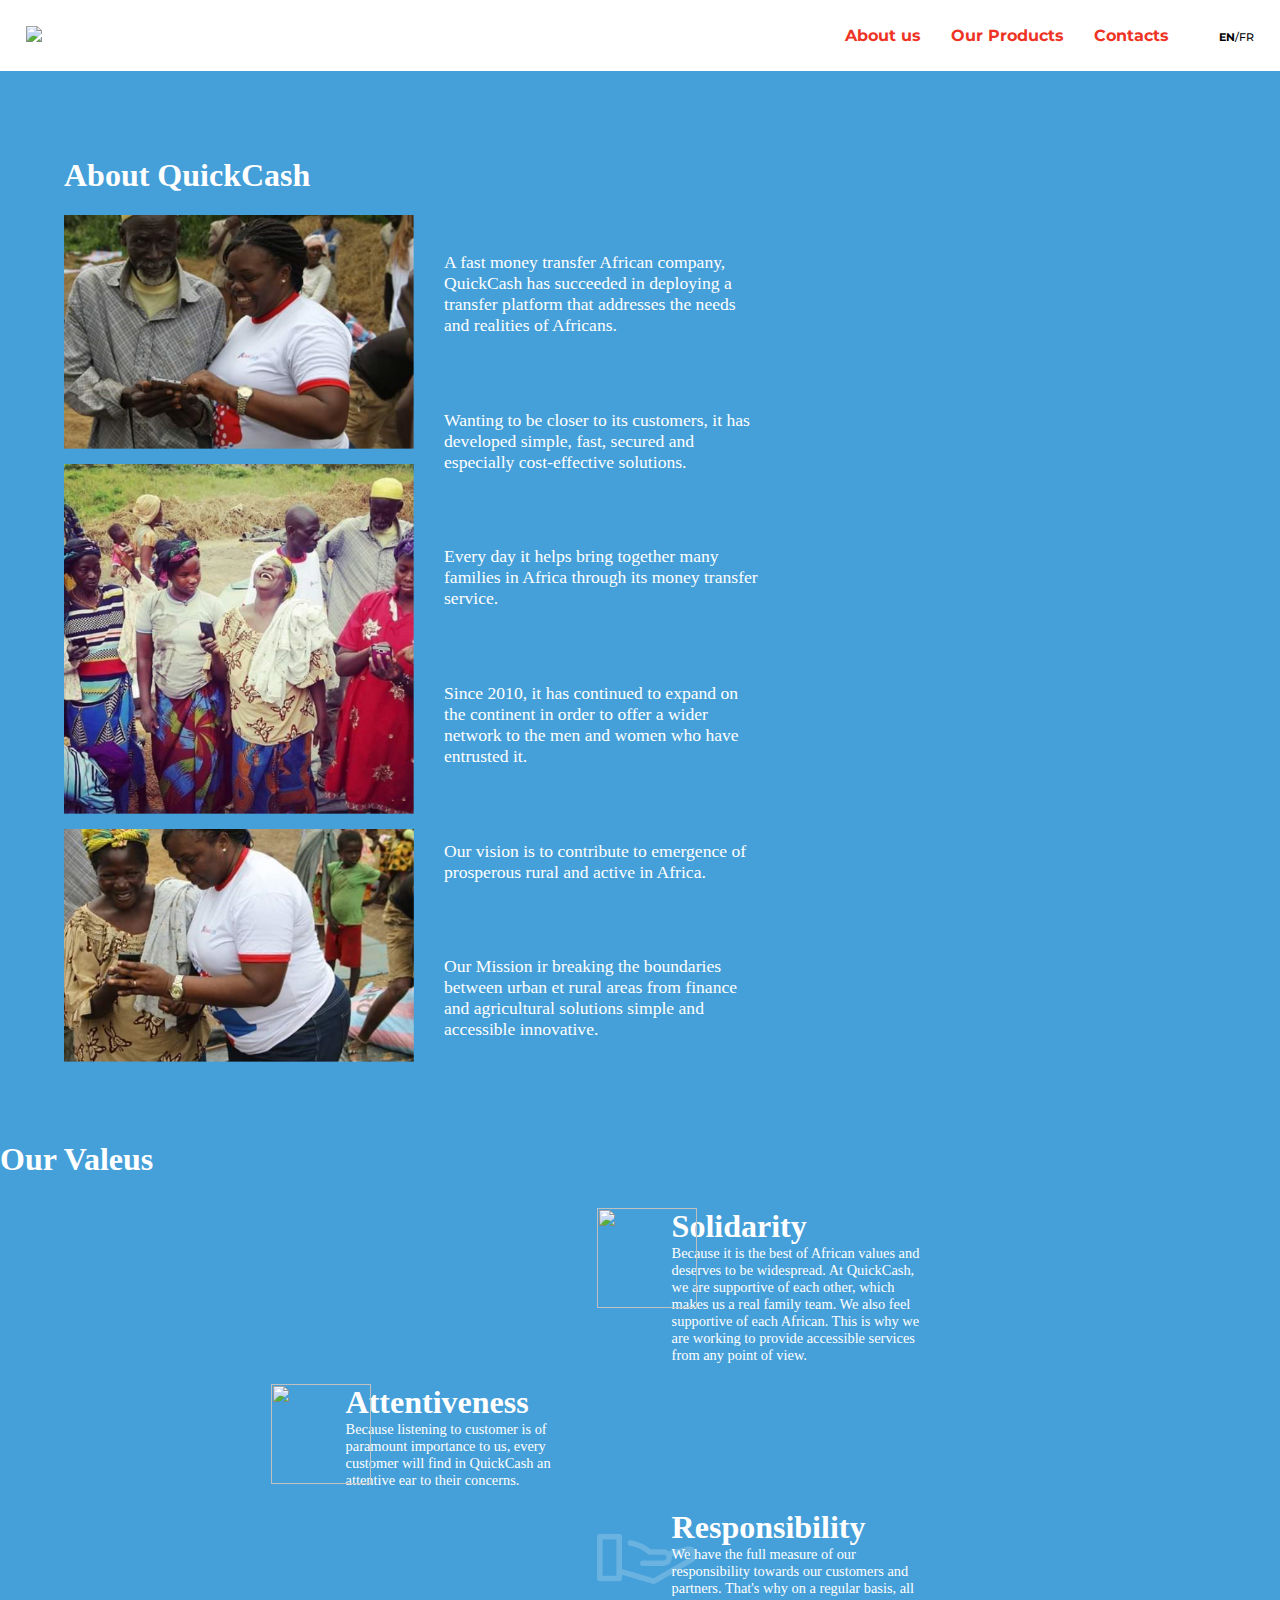
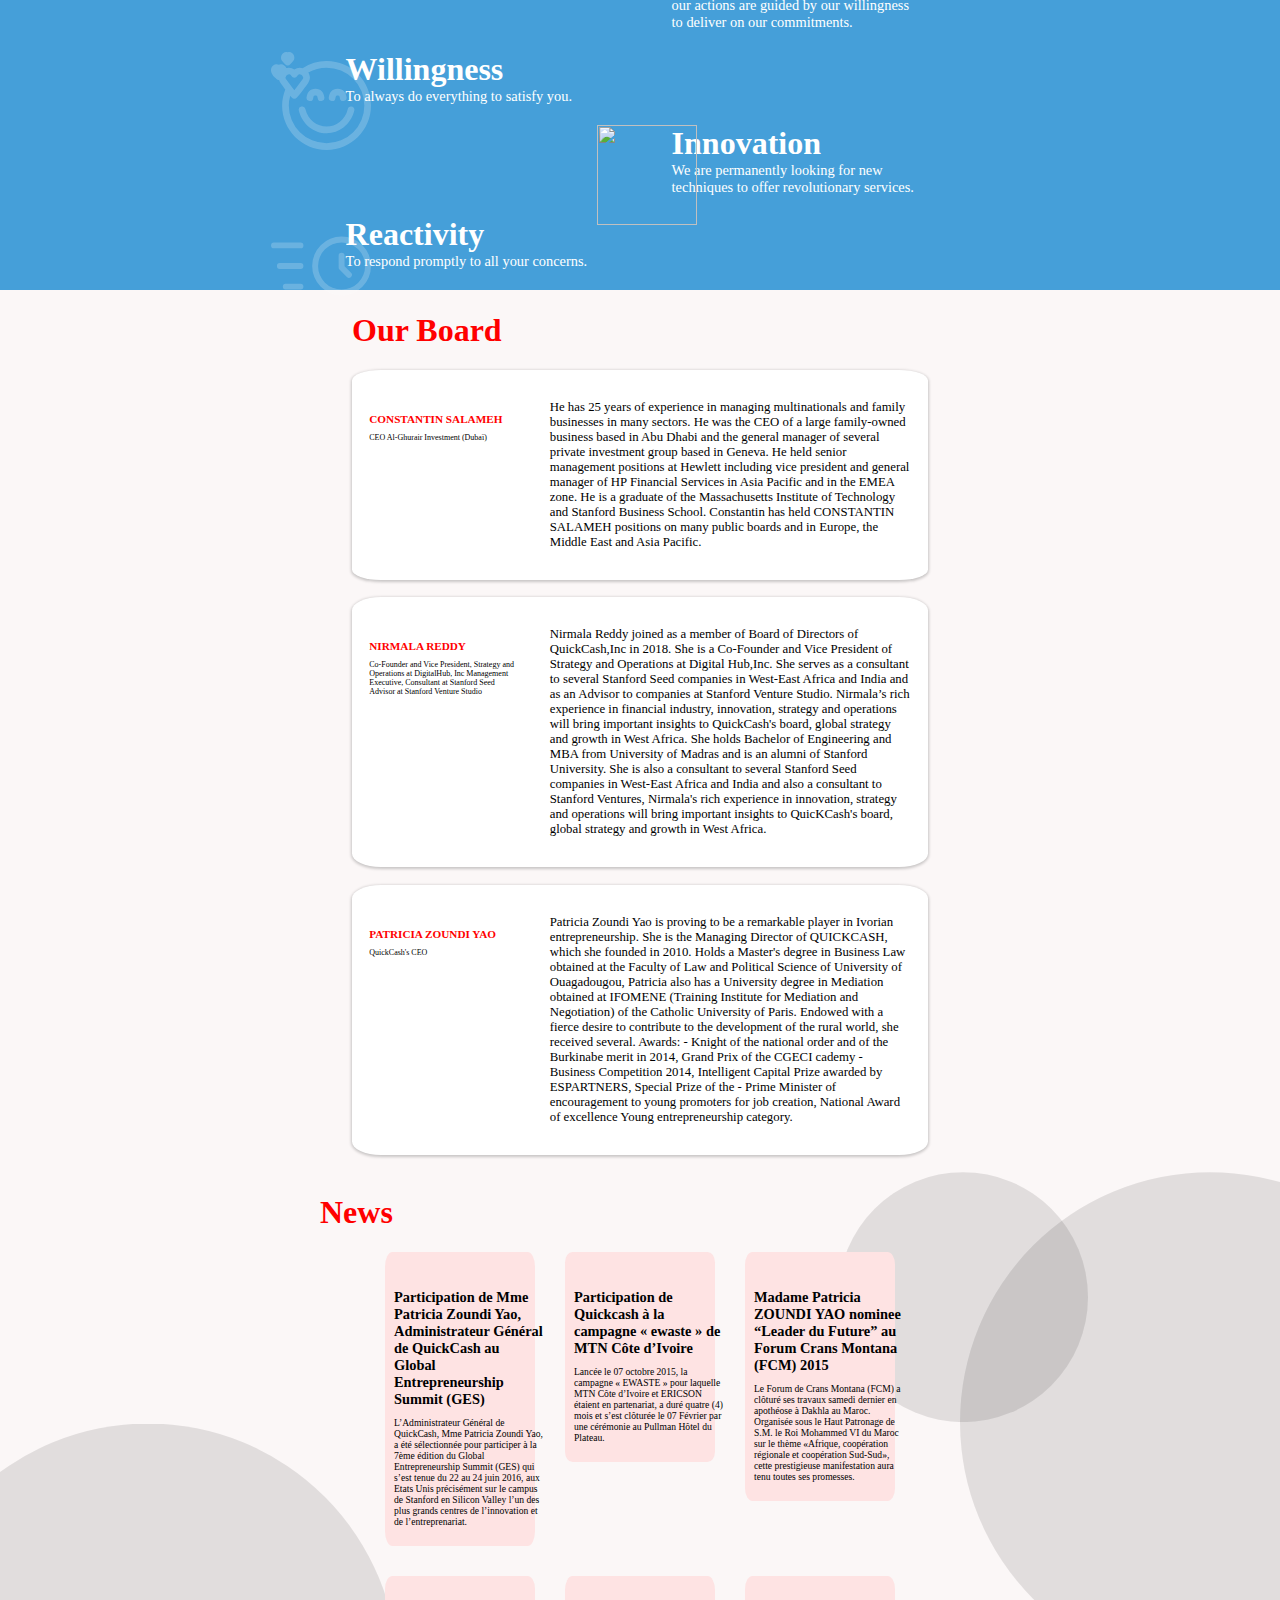
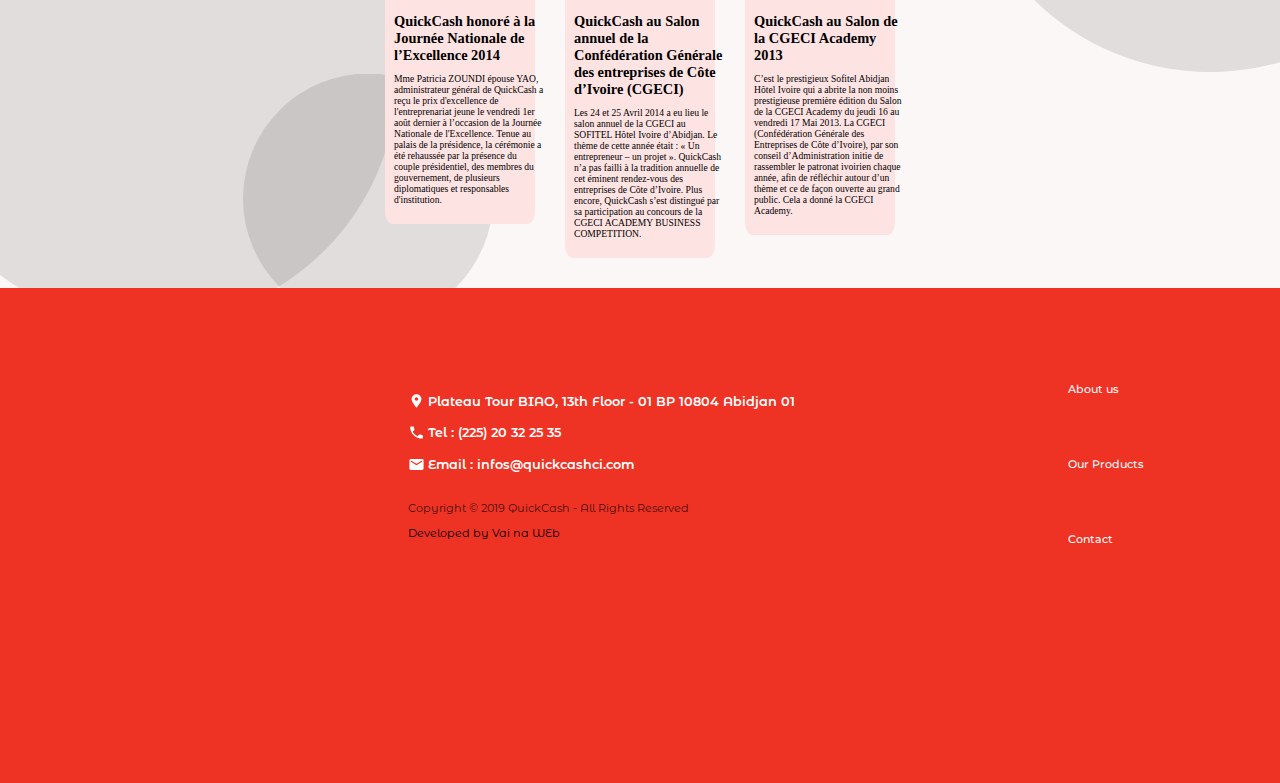
==== commit 0c725d4c: "Atualização do sobre." ====
--- a/about.html
+++ b/about.html
@@ -27,6 +27,12 @@
 					<a class="blocoLanguage-link" href=""><span>EN</span>/FR</a>
 				</div>
 			</nav>
+			<nav class="blocoMenuMobile">
+				<label for="clickMobile">
+				<input id="clickMobile" type="checkbox">
+				<a href="" class="blocoMenu-link">MENU</a>
+				</label>
+			</nav>
 		</section>
 	</header>
 	<!--==========-->
@@ -273,10 +279,9 @@
 		</div>
 
 		<div class="containerfooter-menuFooter">
-			<a href="">About us</a>
-			<a href="">Our Products</a>
-			<a href="">News</a>
-			<a href="">Contact</a>
+			<a href="about.html">About us</a>
+			<a href="ourProducts.html">Our Products</a>
+			<a href="#contatos">Contact</a>
 			<img src="assets/circulos-brancos.png" alt="">
 		</div>
 	</footer>
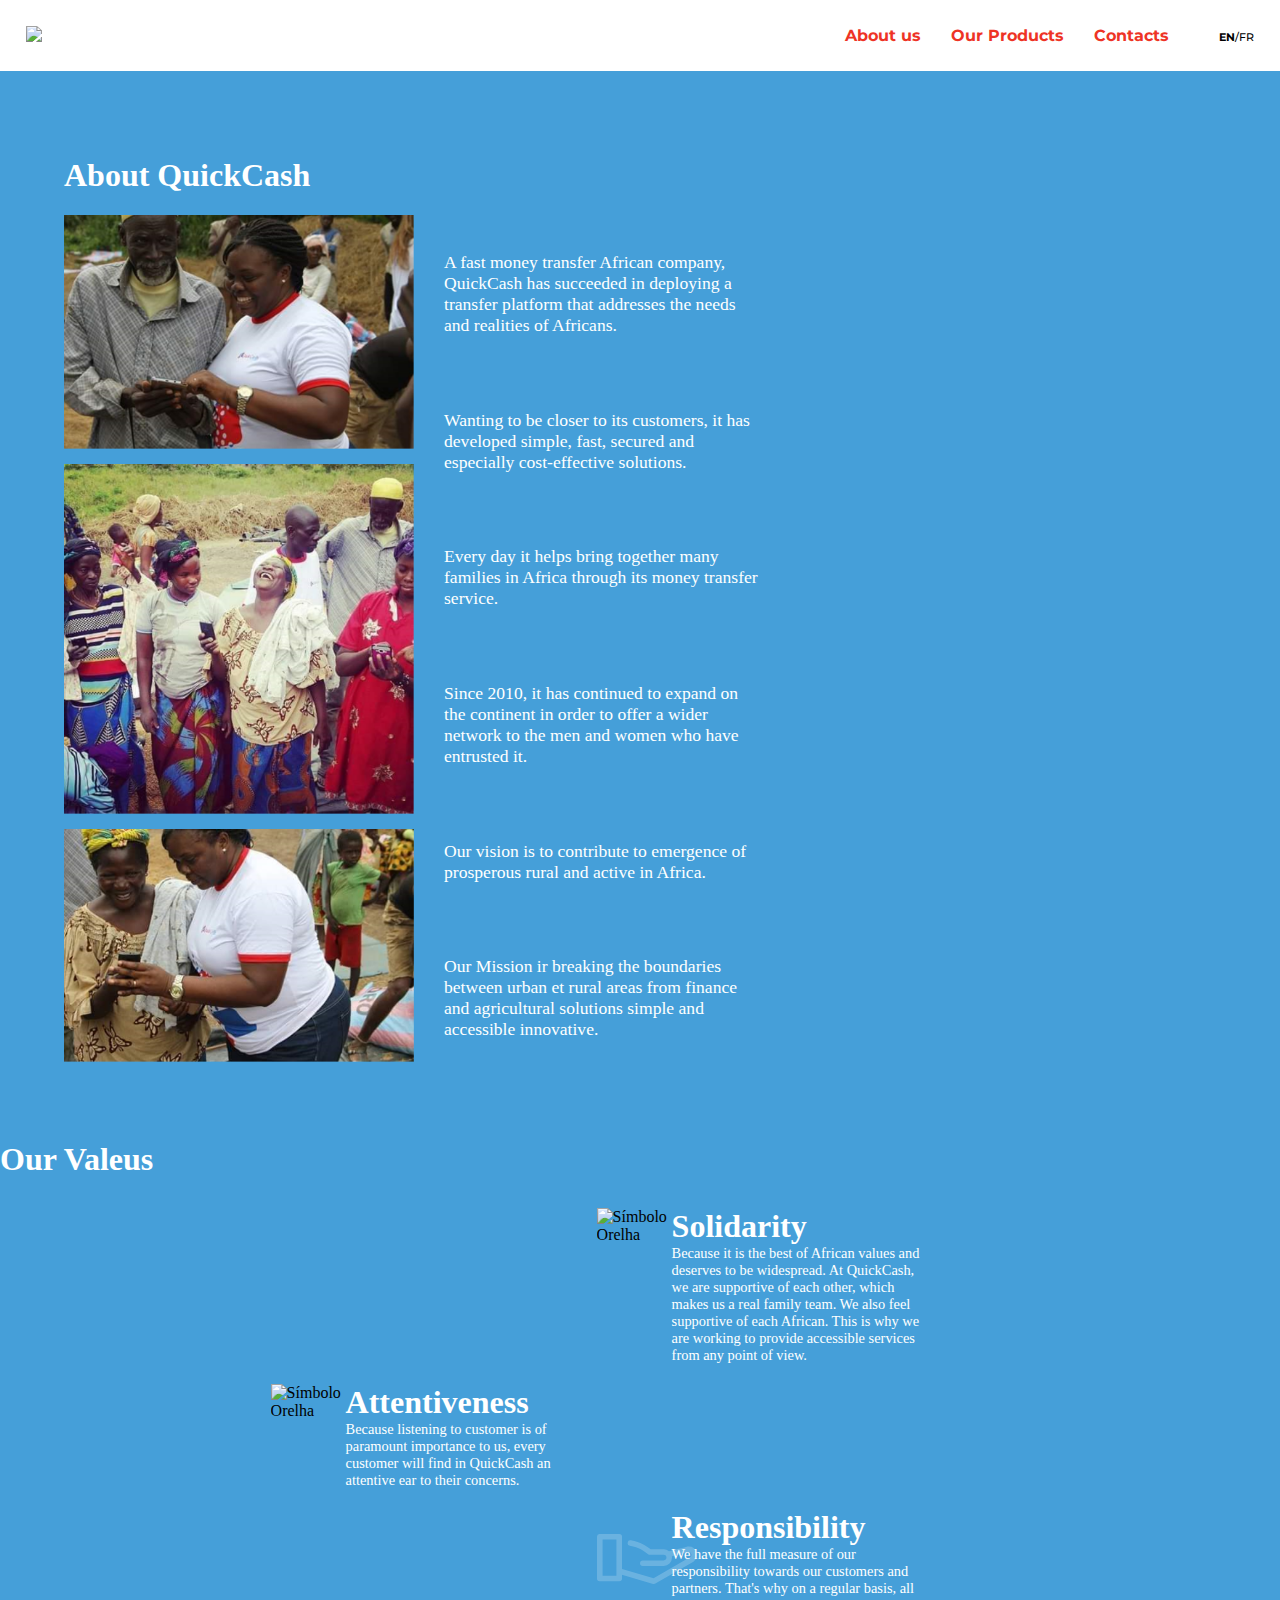
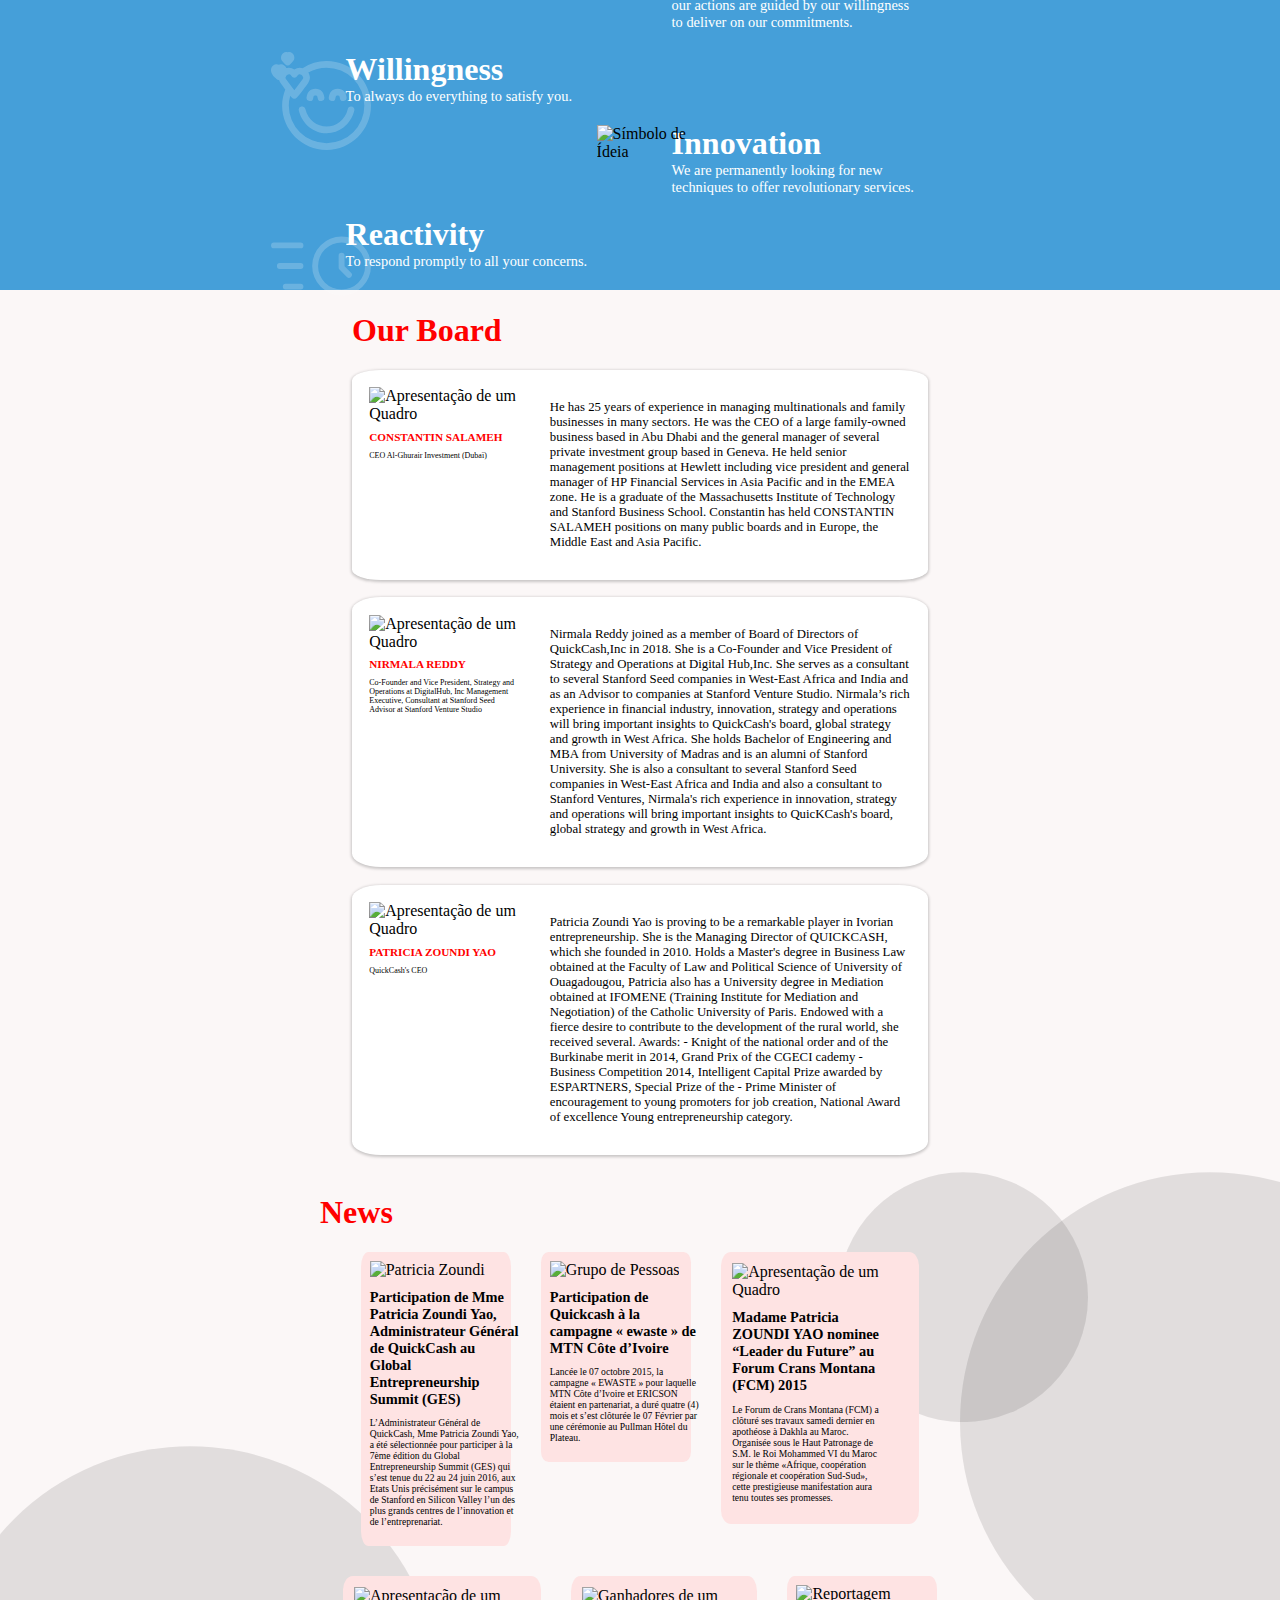
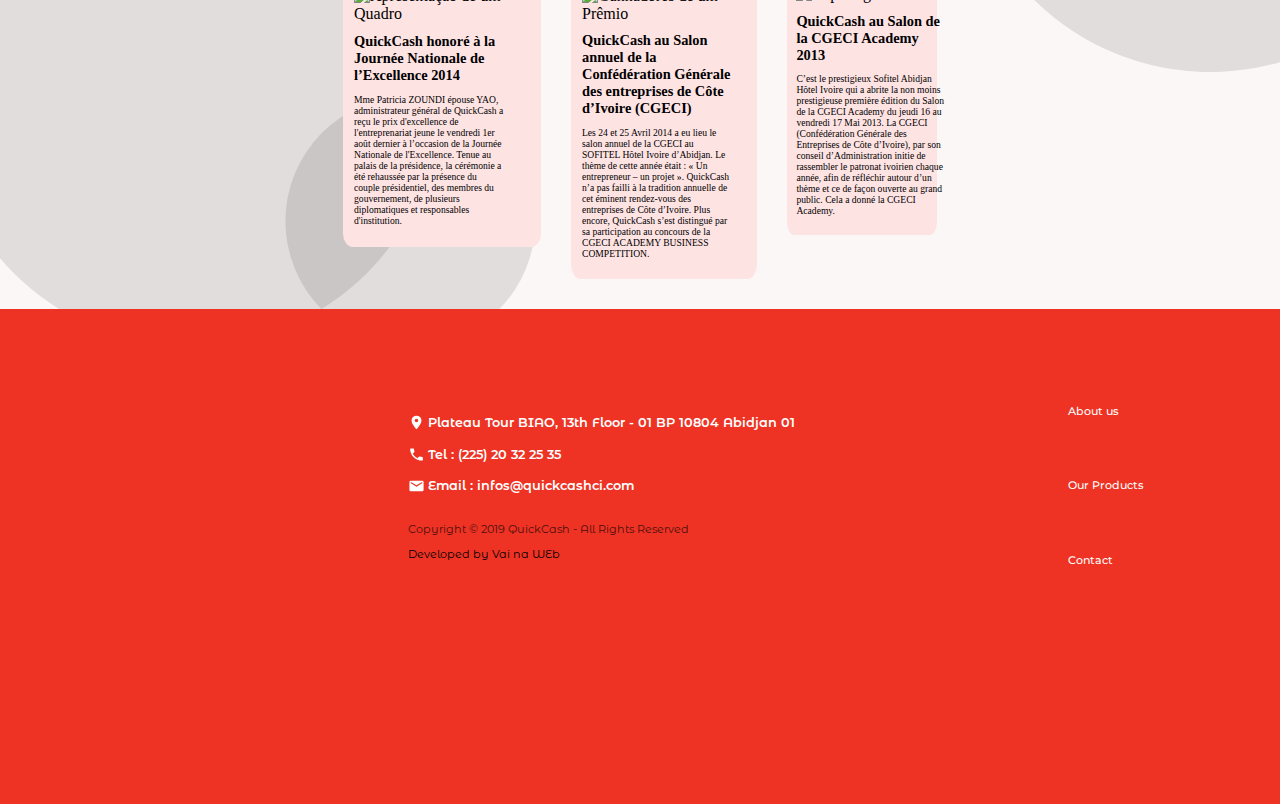
==== commit 47598acd: "Merge pull request #4 from juliareis15/master" ====
--- a/about.html
+++ b/about.html
@@ -45,9 +45,9 @@
 		<div class="containerImagensTextosSuperior-primeiroCirculo"></div>
 		<div class="blocoImagensTextos">
 			<div class="blocoImagensTextos-imagens">
-				<img class="blocoImagensTextos-imagens-individual" src="assets/mulher-homem.png" alt="">
-				<img class="blocoImagensTextos-imagens-individual" src="assets/pessoas.png" alt="">
-				<img class="blocoImagensTextos-imagens-individual" src="assets/mulher-mulher.png" alt="">
+				<img class="blocoImagensTextos-imagens-individual" src="assets/mulher-homem.png" alt=" Conversa entre Homem e MUlher">
+				<img class="blocoImagensTextos-imagens-individual" src="assets/pessoas.png" alt="Pessoas Felizes">
+				<img class="blocoImagensTextos-imagens-individual" src="assets/mulher-mulher.png" alt="Mulheres Conversando">
 			</div>
 
 			<div class="blocoImagensTextos-textos">
@@ -81,7 +81,7 @@
 
 			<div class="containerNossosValores-blocoValores">
 				<div class="containerNossosValores-blocoValores-valores">
-					<img class="blocoValores-valores-imagem" src="assets/attentiveness.svg" alt="">
+					<img class="blocoValores-valores-imagem" src="assets/attentiveness.svg" alt="Símbolo Orelha">
 					<div class="blocoValores-valores-tituloTexto">
 						<h2 class="blocoValores-valores-titulo">Solidarity</h2>
 						<p class="blocoValores-valores-texto">
@@ -90,7 +90,7 @@
 					</div>
 				</div>
 				<div class="containerNossosValores-blocoValores-valores direcaOposta">
-					<img class="blocoValores-valores-imagem" src="assets/attentiveness.svg" alt="">
+					<img class="blocoValores-valores-imagem" src="assets/attentiveness.svg" alt="Símbolo Orelha">
 					<div class="blocoValores-valores-tituloTexto">
 						<h2 class="blocoValores-valores-titulo">Attentiveness</h2>
 						<p class="blocoValores-valores-texto">
@@ -101,7 +101,7 @@
 			</div>
 			<div class="containerNossosValores-blocoValores">
 				<div class="containerNossosValores-blocoValores-valores">
-					<img class="blocoValores-valores-imagem" src="assets/mao.svg" alt="">
+					<img class="blocoValores-valores-imagem" src="assets/mao.svg" alt=" Símbolo Mão">
 					<div class="blocoValores-valores-tituloTexto">
 						<h2 class="blocoValores-valores-titulo">Responsibility</h2>
 						<p class="blocoValores-valores-texto">
@@ -110,7 +110,7 @@
 					</div>
 				</div>
 				<div class="containerNossosValores-blocoValores-valores direcaOposta">
-					<img class="blocoValores-valores-imagem" src="assets/carinha.svg" alt="">
+					<img class="blocoValores-valores-imagem" src="assets/carinha.svg" alt="Carinha Feliz">
 					<div class="blocoValores-valores-tituloTexto">
 						<h2 class="blocoValores-valores-titulo">Willingness</h2>
 						<p class="blocoValores-valores-texto">
@@ -121,7 +121,7 @@
 			</div>
 			<div class="containerNossosValores-blocoValores">
 				<div class="containerNossosValores-blocoValores-valores">
-					<img class="blocoValores-valores-imagem" src="assets/innovation.svg" alt="">
+					<img class="blocoValores-valores-imagem" src="assets/innovation.svg" alt="Símbolo de Ídeia">
 					<div class="blocoValores-valores-tituloTexto">
 						<h2 class="blocoValores-valores-titulo">Innovation</h2>
 						<p class="blocoValores-valores-texto">
@@ -130,7 +130,7 @@
 					</div>
 				</div>
 				<div class="containerNossosValores-blocoValores-valores direcaOposta">
-					<img class="blocoValores-valores-imagem" src="assets/relogio.svg" alt="">
+					<img class="blocoValores-valores-imagem" src="assets/relogio.svg" alt="Relogio">
 					<div class="blocoValores-valores-tituloTexto">
 						<h2 class="blocoValores-valores-titulo">Reactivity</h2>
 						<p class="blocoValores-valores-texto">
@@ -150,7 +150,7 @@
 				<div class="containerdirecaoNoticias-blocoSessoes">
 					<div class="blocoSessoes-blocoTextoImagemTitulo">
 						<div class="blocoSessoes-blocoTextoImagemTitulo-componentes">
-							<img class="blocoTextoImagemTitulo-componentes-imagem" src="assets/quickcash-honore.png" alt="">
+							<img class="blocoTextoImagemTitulo-componentes-imagem" src="assets/quickcash-honore.png" alt="Apresentação de um Quadro">
 							<h1 class="blocoTextoImagemTitulo-componentes-titulo">CONSTANTIN SALAMEH</h1>
 							<p class="blocoTextoImagemTitulo-componentes-paragrafo">CEO Al-Ghurair Investment (Dubaï)</p>
 						</div>
@@ -162,7 +162,7 @@
 				<div class="containerdirecaoNoticias-blocoSessoes">
 					<div class="blocoSessoes-blocoTextoImagemTitulo">
 						<div class="blocoSessoes-blocoTextoImagemTitulo-componentes">
-							<img class="blocoTextoImagemTitulo-componentes-imagem" src="assets/quickcash-honore.png" alt="">
+							<img class="blocoTextoImagemTitulo-componentes-imagem" src="assets/quickcash-honore.png" alt="Apresentação de um Quadro">
 							<h1 class="blocoTextoImagemTitulo-componentes-titulo">NIRMALA REDDY</h1>
 							<p class="blocoTextoImagemTitulo-componentes-paragrafo">Co-Founder and Vice President, Strategy and Operations at DigitalHub, Inc Management Executive, Consultant at Stanford Seed Advisor at Stanford Venture Studio</p>
 						</div>
@@ -174,7 +174,7 @@
 				<div class="containerdirecaoNoticias-blocoSessoes">
 					<div class="blocoSessoes-blocoTextoImagemTitulo">
 						<div class="blocoSessoes-blocoTextoImagemTitulo-componentes">
-							<img class="blocoTextoImagemTitulo-componentes-imagem" src="assets/quickcash-honore.png" alt="">
+							<img class="blocoTextoImagemTitulo-componentes-imagem" src="assets/quickcash-honore.png" alt="Apresentação de um Quadro">
 							<h1 class="blocoTextoImagemTitulo-componentes-titulo">PATRICIA ZOUNDI YAO</h1>
 							<p class="blocoTextoImagemTitulo-componentes-paragrafo">QuickCash's CEO</p>
 						</div>
@@ -198,42 +198,42 @@
 
 				<div class="blocoNoticias">
 					<div class="blocoNoticias-componentes">
-						<img class="blocoNoticias-componentes-imagem" src="assets/patricia-zoundi.png" alt="">
+						<img class="blocoNoticias-componentes-imagem" src="assets/patricia-zoundi.png" alt="Patricia Zoundi">
 						<h1 class="blocoNoticias-componentes-titulo">Participation de Mme Patricia Zoundi Yao, Administrateur Général de QuickCash au Global Entrepreneurship Summit (GES)</h1>
 						<p class="blocoNoticias-componentes-paragrafo">L’Administrateur Général de QuickCash, Mme Patricia Zoundi Yao, a été sélectionnée pour participer à la 7ème édition du Global Entrepreneurship Summit (GES) qui s’est tenue du 22 au 24 juin 2016, aux Etats Unis précisément sur le campus de Stanford en Silicon Valley l’un des plus grands centres de l’innovation et de l’entreprenariat.</p>
 					</div>
 				</div>
 				<div class="blocoNoticias">
 					<div class="blocoNoticias-componentes">
-						<img class="blocoNoticias-componentes-imagem" src="assets/e-waste_mtn-ci_ericsson.png" alt="">
+						<img class="blocoNoticias-componentes-imagem" src="assets/e-waste_mtn-ci_ericsson.png" alt="Grupo de Pessoas">
 						<h1 class="blocoNoticias-componentes-titulo">Participation de Quickcash à la campagne « ewaste » de MTN Côte d’Ivoire</h1>
 						<p class="blocoNoticias-componentes-paragrafo">Lancée le 07 octobre 2015, la campagne « EWASTE » pour laquelle MTN Côte d’Ivoire et ERICSON étaient en partenariat, a duré quatre (4) mois et s’est clôturée le 07 Février par une cérémonie au Pullman Hôtel du Plateau.</p>
 					</div>
 				</div>
 				<div class="blocoNoticias">
 					<div class="blocoNoticias-componentes">
-						<img class="blocoNoticias-componentes-imagem" src="assets/quickcash-honore.png" alt="">
+						<img class="blocoNoticias-componentes-imagem" src="assets/quickcash-honore.png" alt="Apresentação de um Quadro">
 						<h1 class="blocoNoticias-componentes-titulo">Madame Patricia ZOUNDI YAO nominee “Leader du Future” au Forum Crans Montana (FCM) 2015</h1>
 						<p class="blocoNoticias-componentes-paragrafo">Le Forum de Crans Montana (FCM) a clôturé ses travaux samedi dernier en apothéose à Dakhla au Maroc. Organisée sous le Haut Patronage de S.M. le Roi Mohammed VI du Maroc sur le thème «Afrique, coopération régionale et coopération Sud-Sud», cette prestigieuse manifestation aura tenu toutes ses promesses.</p>
 					</div>
 				</div>
 				<div class="blocoNoticias">
 					<div class="blocoNoticias-componentes">
-						<img class="blocoNoticias-componentes-imagem" src="assets/quickcash-honore.png" alt="">
+						<img class="blocoNoticias-componentes-imagem" src="assets/quickcash-honore.png" alt="Apresentação de um Quadro">
 						<h1 class="blocoNoticias-componentes-titulo">QuickCash honoré à la Journée Nationale de l’Excellence 2014</h1>
 						<p class="blocoNoticias-componentes-paragrafo">Mme Patricia ZOUNDI épouse YAO, administrateur général de QuickCash a reçu le prix d'excellence de l'entreprenariat jeune le vendredi 1er août dernier à l’occasion de la Journée Nationale de l'Excellence. Tenue au palais de la présidence, la cérémonie a été rehaussée par la présence du couple présidentiel, des membres du gouvernement, de plusieurs diplomatiques et responsables d'institution.</p>
 					</div>
 				</div>
 				<div class="blocoNoticias">
 					<div class="blocoNoticias-componentes">
-						<img class="blocoNoticias-componentes-imagem" src="assets/laureats-cgeci-academy-2014.png" alt="">
+						<img class="blocoNoticias-componentes-imagem" src="assets/laureats-cgeci-academy-2014.png" alt="Ganhadores de um Prêmio">
 						<h1 class="blocoNoticias-componentes-titulo">QuickCash au Salon annuel de la Confédération Générale des entreprises de Côte d’Ivoire (CGECI)</h1>
 						<p class="blocoNoticias-componentes-paragrafo">Les 24 et 25 Avril 2014 a eu lieu le salon annuel de la CGECI au SOFITEL Hôtel Ivoire d’Abidjan. Le thème de cette année était : « Un entrepreneur – un projet ». QuickCash n’a pas failli à la tradition annuelle de cet éminent rendez-vous des entreprises de Côte d’Ivoire. Plus encore, QuickCash s’est distingué par sa participation au concours de la CGECI ACADEMY BUSINESS COMPETITION.</p>
 					</div>
 				</div>
 				<div class="blocoNoticias">
 					<div class="blocoNoticias-componentes">
-						<img class="blocoNoticias-componentes-imagem" src="assets/qc-cgeci-academy.png" alt="">
+						<img class="blocoNoticias-componentes-imagem" src="assets/qc-cgeci-academy.png" alt="Reportagem">
 						<h1 class="blocoNoticias-componentes-titulo">QuickCash au Salon de la CGECI Academy 2013</h1>
 						<p class="blocoNoticias-componentes-paragrafo">C’est le prestigieux Sofitel Abidjan Hôtel Ivoire qui a abrite la non moins prestigieuse première édition du Salon de la CGECI Academy du jeudi 16 au vendredi 17 Mai 2013. La CGECI (Confédération Générale des Entreprises de Côte d’Ivoire), par son conseil d’Administration initie de rassembler le patronat ivoirien chaque année, afin de réfléchir autour d’un thème et ce de façon ouverte au grand public. Cela a donné la CGECI Academy.</p>
 					</div>
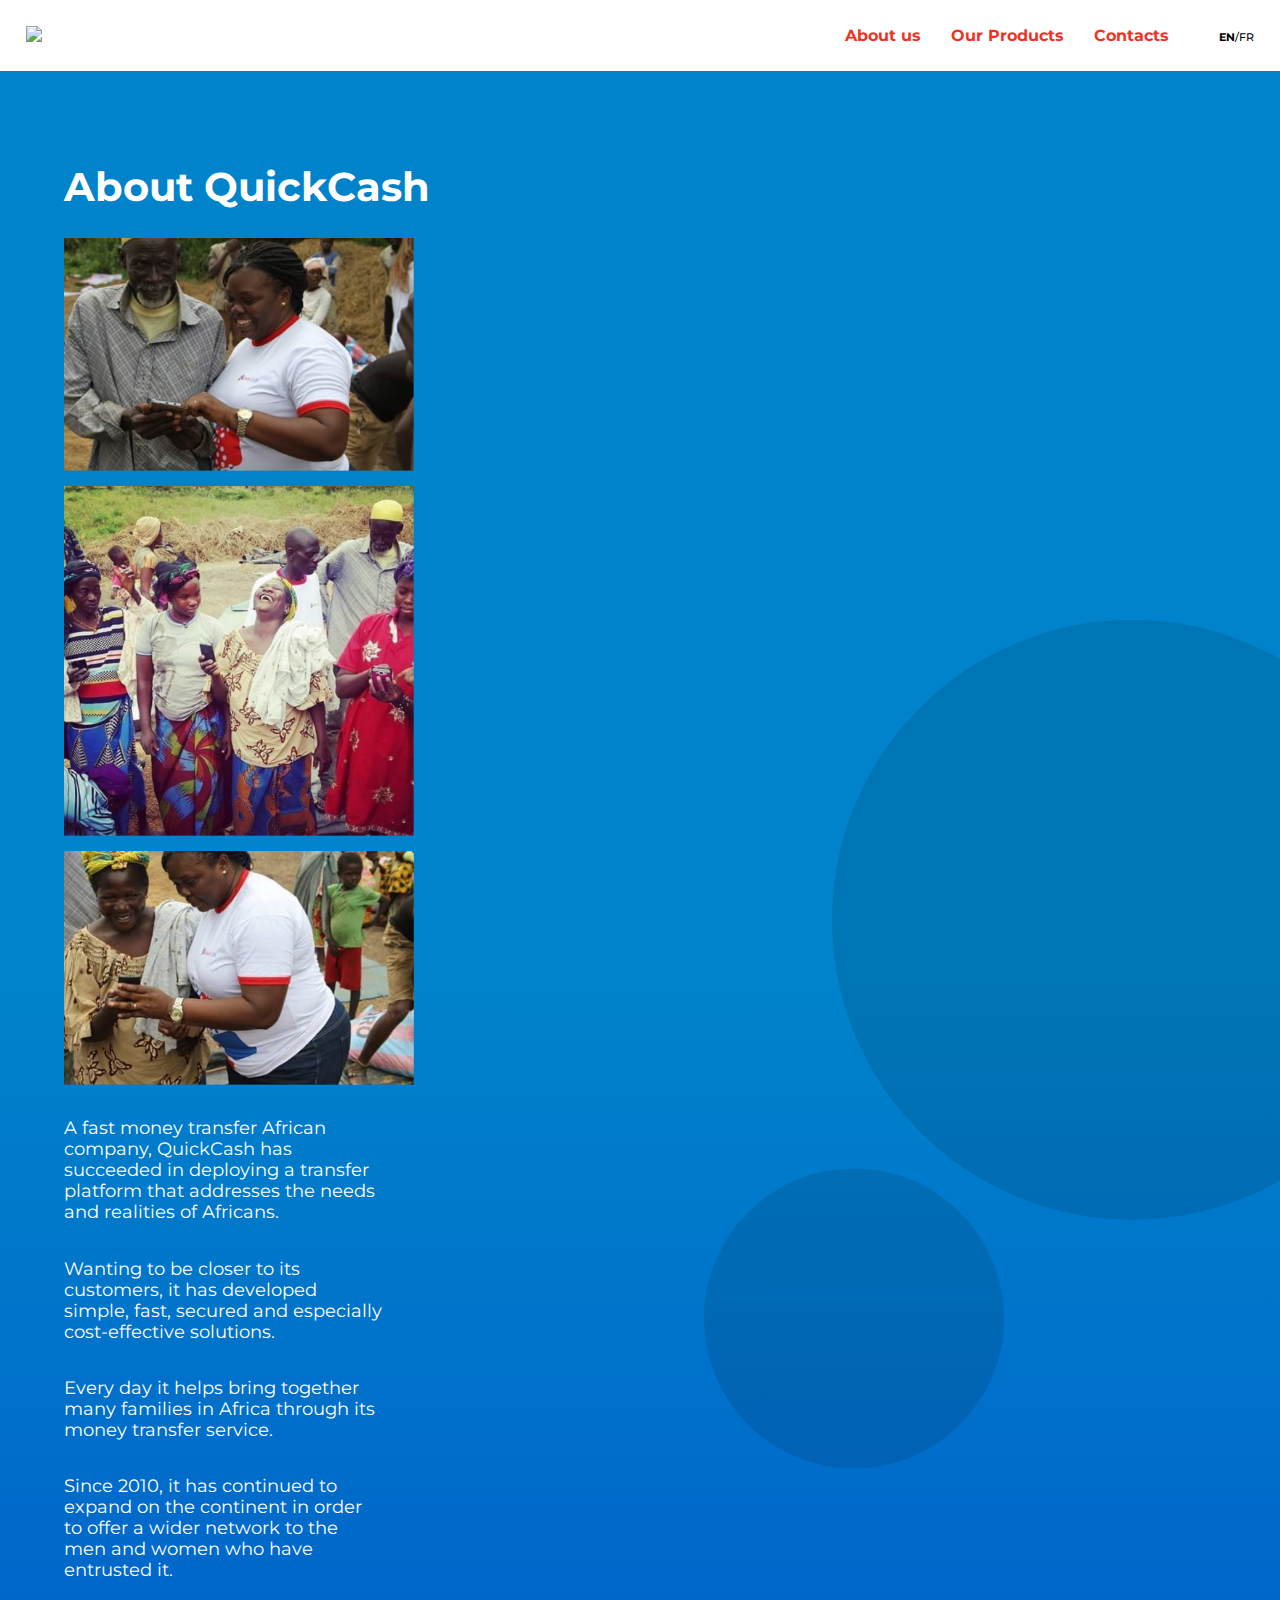
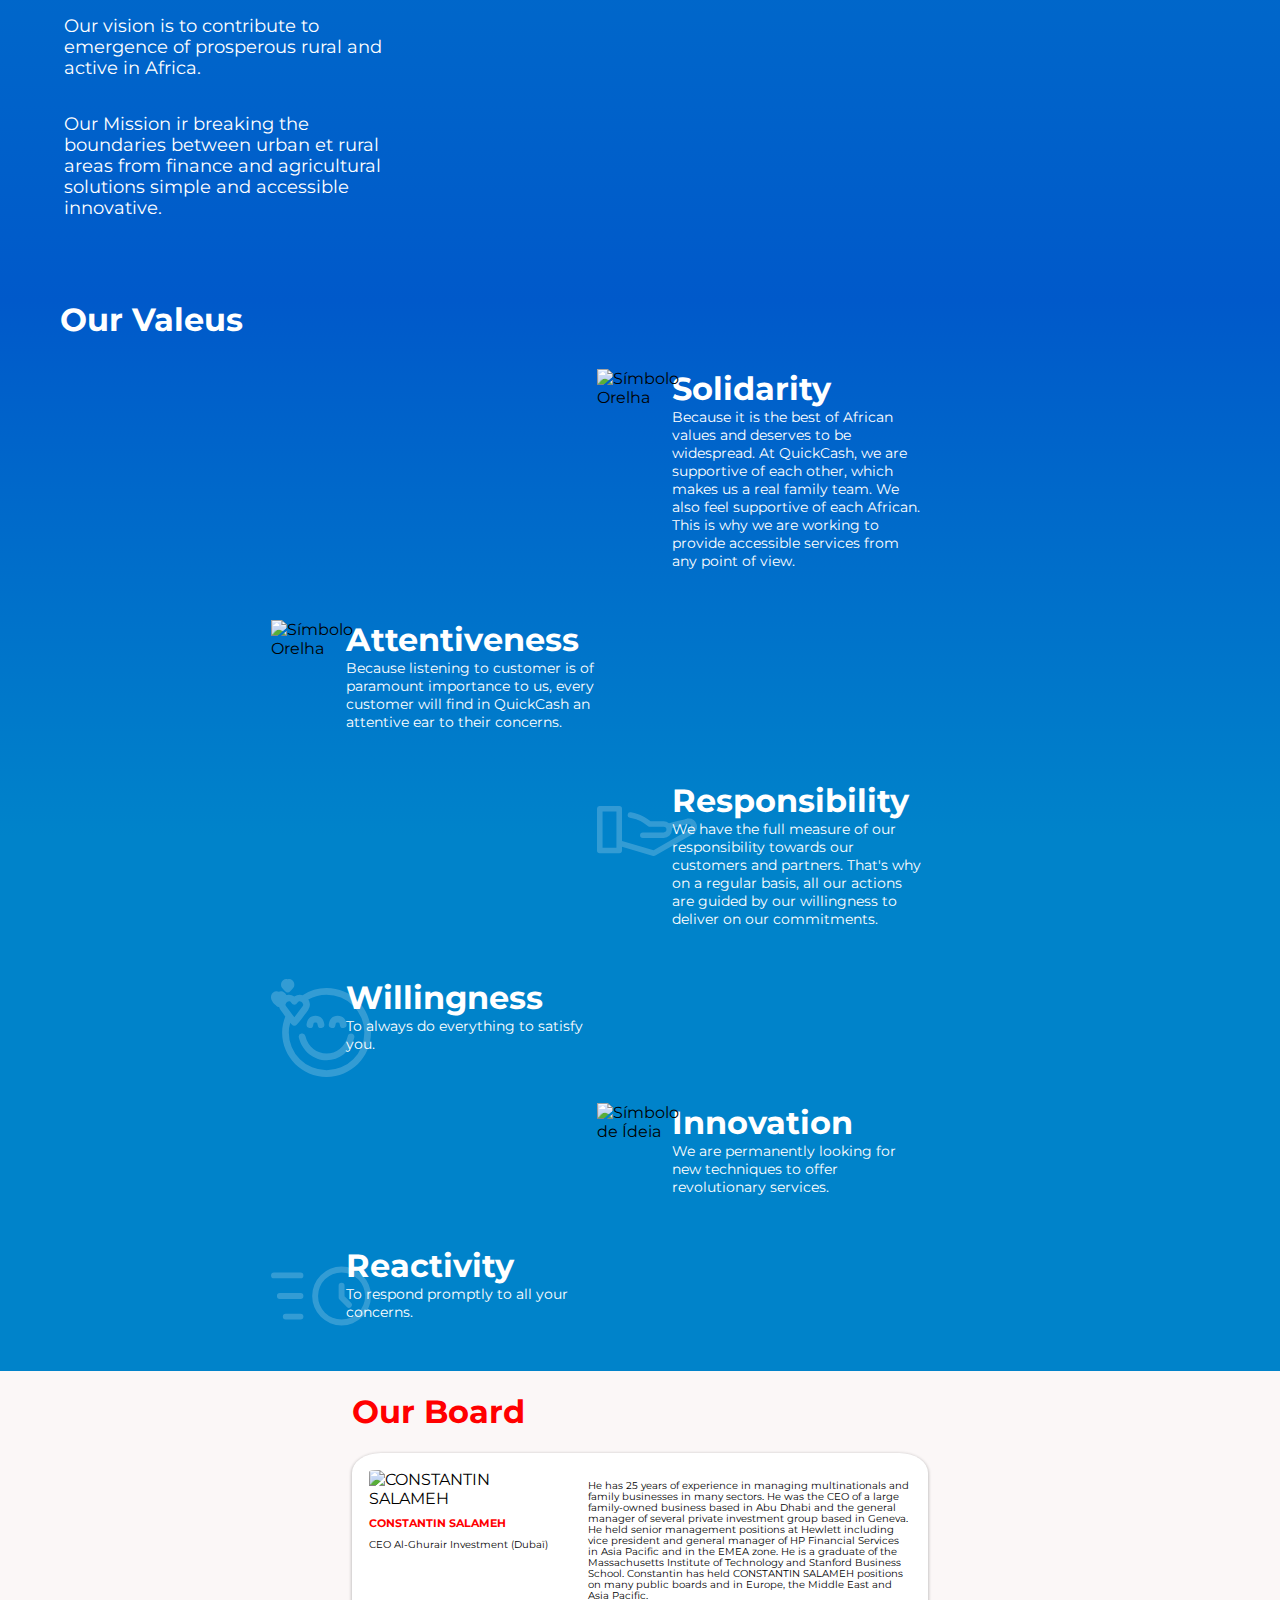
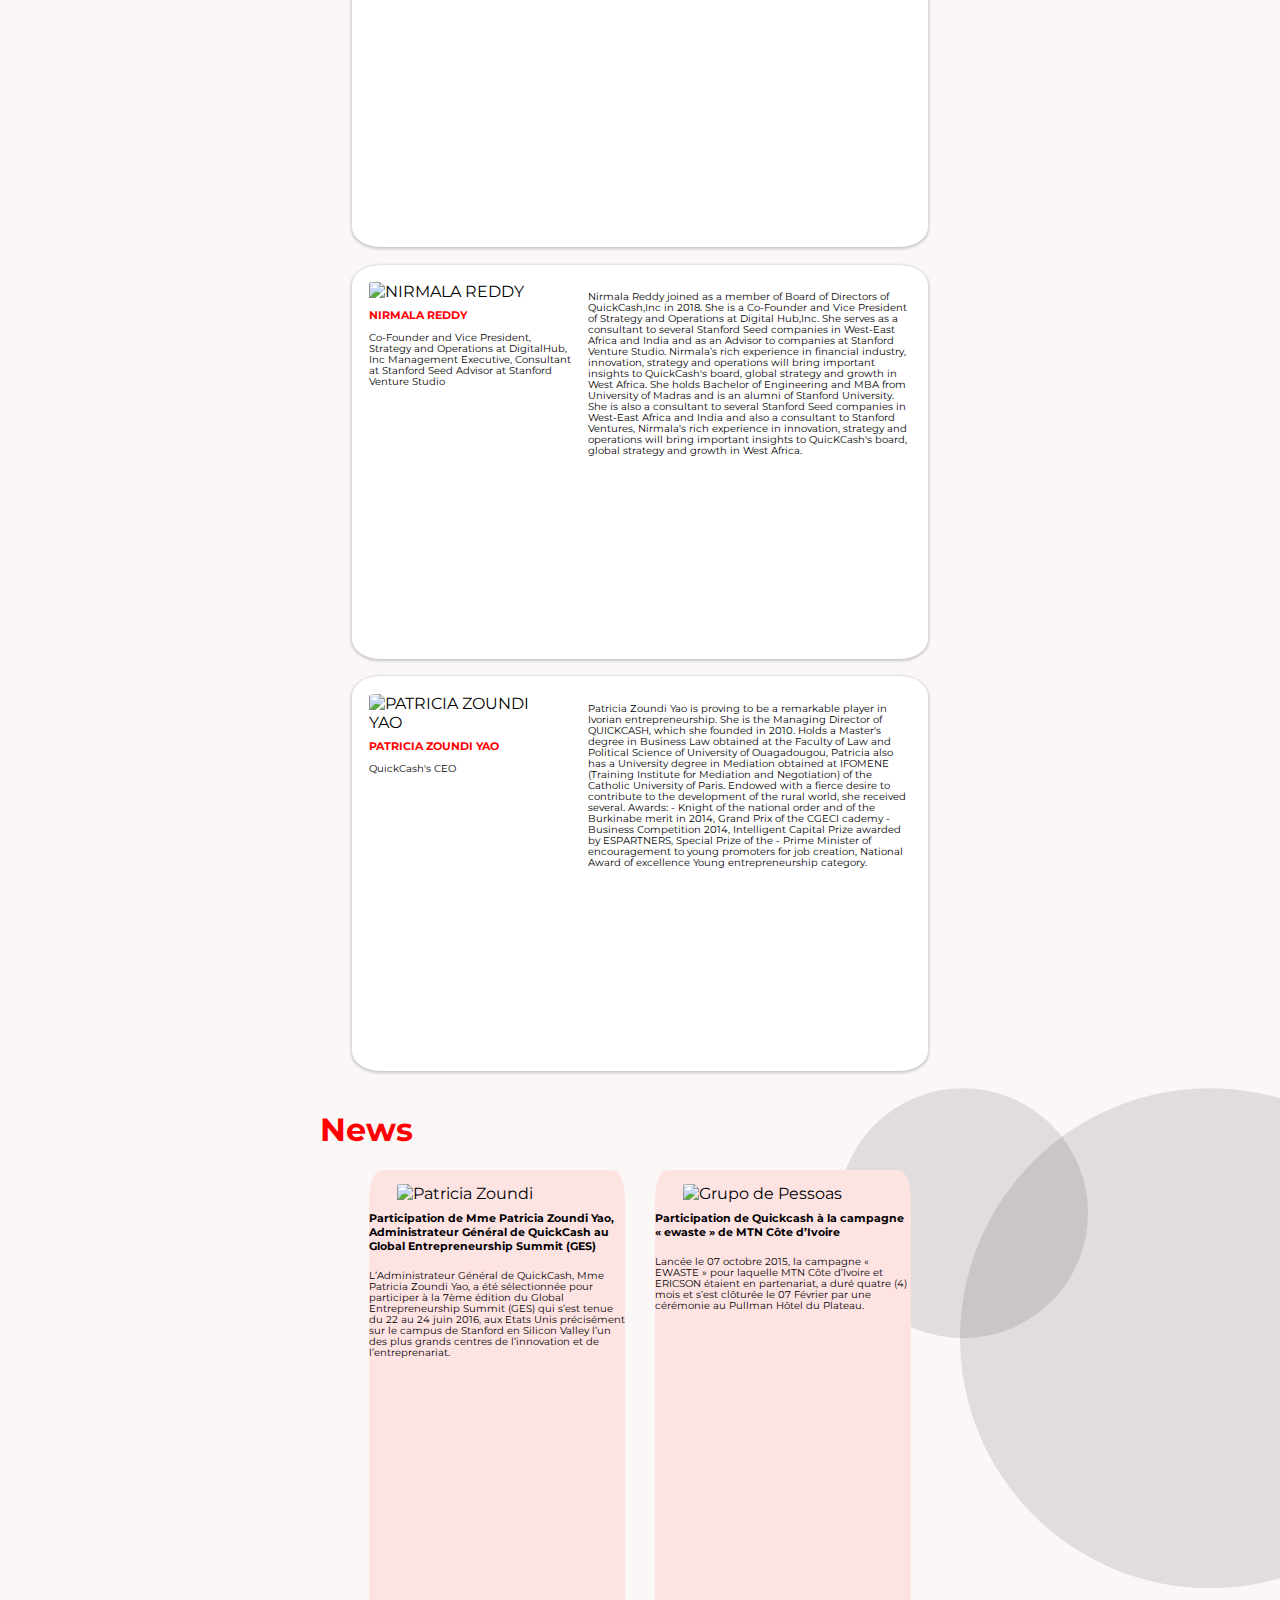
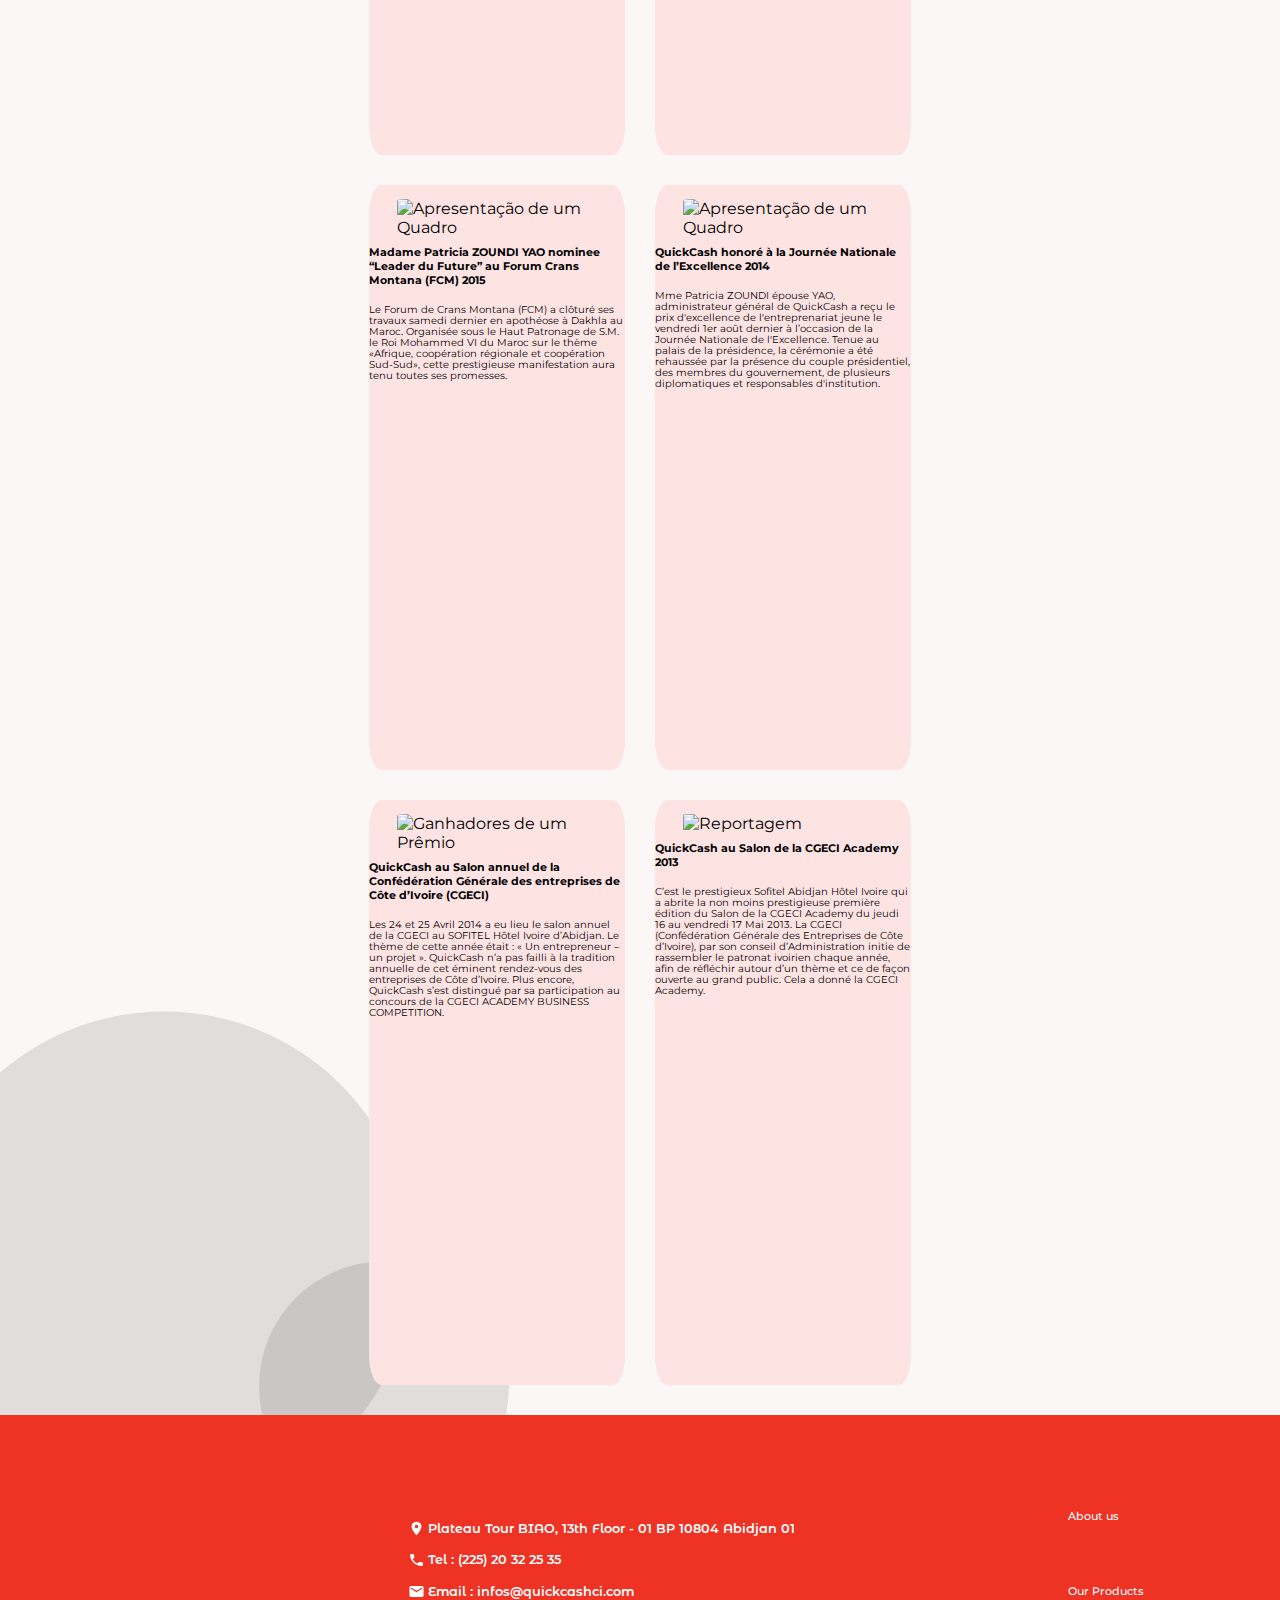
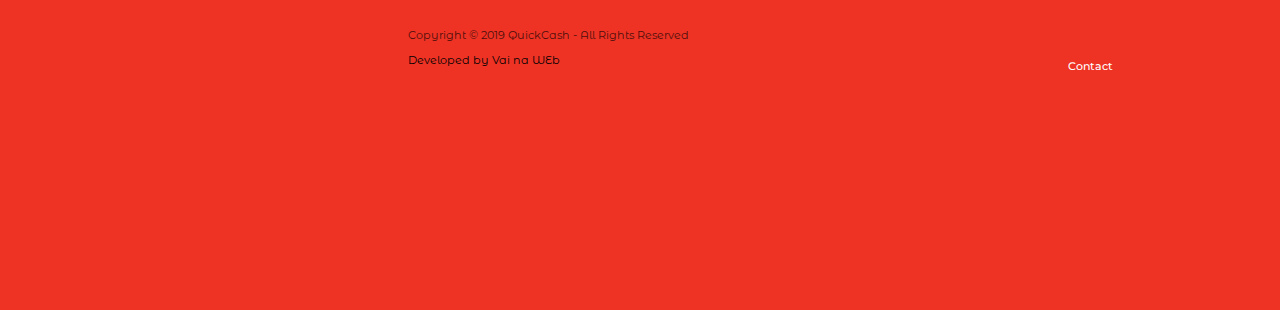
==== commit 26352a1d: "Merge branch 'master' into master" ====
--- a/about.html
+++ b/about.html
@@ -47,7 +47,7 @@
 			<div class="blocoImagensTextos-imagens">
 				<img class="blocoImagensTextos-imagens-individual" src="assets/mulher-homem.png" alt=" Conversa entre Homem e MUlher">
 				<img class="blocoImagensTextos-imagens-individual" src="assets/pessoas.png" alt="Pessoas Felizes">
-				<img class="blocoImagensTextos-imagens-individual" src="assets/mulher-mulher.png" alt="Mulheres Conversando">
+				<img class="blocoImagensTextos-imagens-individual" src="assets/mulher-mulher.png" alt="Mulheres Conversando"
 			</div>
 
 			<div class="blocoImagensTextos-textos">
@@ -150,7 +150,7 @@
 				<div class="containerdirecaoNoticias-blocoSessoes">
 					<div class="blocoSessoes-blocoTextoImagemTitulo">
 						<div class="blocoSessoes-blocoTextoImagemTitulo-componentes">
-							<img class="blocoTextoImagemTitulo-componentes-imagem" src="assets/quickcash-honore.png" alt="Apresentação de um Quadro">
+							<img class="blocoTextoImagemTitulo-componentes-imagem" src="assets/retangulo176.png" alt="CONSTANTIN SALAMEH">
 							<h1 class="blocoTextoImagemTitulo-componentes-titulo">CONSTANTIN SALAMEH</h1>
 							<p class="blocoTextoImagemTitulo-componentes-paragrafo">CEO Al-Ghurair Investment (Dubaï)</p>
 						</div>
@@ -162,7 +162,7 @@
 				<div class="containerdirecaoNoticias-blocoSessoes">
 					<div class="blocoSessoes-blocoTextoImagemTitulo">
 						<div class="blocoSessoes-blocoTextoImagemTitulo-componentes">
-							<img class="blocoTextoImagemTitulo-componentes-imagem" src="assets/quickcash-honore.png" alt="Apresentação de um Quadro">
+							<img class="blocoTextoImagemTitulo-componentes-imagem" src="assets/quickcash-honore.png" alt="NIRMALA REDDY">
 							<h1 class="blocoTextoImagemTitulo-componentes-titulo">NIRMALA REDDY</h1>
 							<p class="blocoTextoImagemTitulo-componentes-paragrafo">Co-Founder and Vice President, Strategy and Operations at DigitalHub, Inc Management Executive, Consultant at Stanford Seed Advisor at Stanford Venture Studio</p>
 						</div>
@@ -174,7 +174,7 @@
 				<div class="containerdirecaoNoticias-blocoSessoes">
 					<div class="blocoSessoes-blocoTextoImagemTitulo">
 						<div class="blocoSessoes-blocoTextoImagemTitulo-componentes">
-							<img class="blocoTextoImagemTitulo-componentes-imagem" src="assets/quickcash-honore.png" alt="Apresentação de um Quadro">
+							<img class="blocoTextoImagemTitulo-componentes-imagem" src="assets/quickcash-honore.png" alt="PATRICIA ZOUNDI YAO">
 							<h1 class="blocoTextoImagemTitulo-componentes-titulo">PATRICIA ZOUNDI YAO</h1>
 							<p class="blocoTextoImagemTitulo-componentes-paragrafo">QuickCash's CEO</p>
 						</div>
@@ -184,8 +184,6 @@
 					</div>
 				</div>
 			</section>
-
-
 			<section class="containerdirecaoNoticias-noticias">
 				<div class="containerdirecaoNoticias-noticias-blocoTitulo">
 					<h1 class="noticias-blocoTitulo-titulo">News</h1>
@@ -247,11 +245,9 @@
 	<!--==========-->		
 	<!--=====|Contatos|=====-->
 	<footer id="contatos" class="containerFooter">
-
 		<div class="containerFooter-circulosMaiores">
 			<img src="assets/circulos-vermelhos.png" alt="">
 		</div>
-
 		<div class="containerFooter-logoContatos">
 			<div class="logoContatos-logoFooter">
 				<img src="assets/logo-footer.png" alt="">
@@ -271,20 +267,18 @@
 					<p>Email : infos@quickcashci.com</p>
 				</div>
 			</div>
-
 			<div class="logoContatos-textoCopy">
 				<p class="logoContatos-textoCopy-copy">Copyright © 2019 QuickCash - All Rights Reserved </p>
 				<p>Developed by Vai na WEb</p>
 			</div>
 		</div>
-
 		<div class="containerfooter-menuFooter">
 			<a href="about.html">About us</a>
 			<a href="ourProducts.html">Our Products</a>
 			<a href="#contatos">Contact</a>
 			<img src="assets/circulos-brancos.png" alt="">
 		</div>
-	</footer>
-	
+	</footer>	
+
 </body>
 </html>--- a/css/style.css
+++ b/css/style.css
@@ -2,12 +2,6 @@
 	box-sizing: border-box;
 	text-decoration: none;
 }
-/*Font's para o projeto*/
-/*font-family: 'Montserrat', sans-serif;
-font-family: 'Montserrat Alternates', sans-serif;
-font-family: 'Muli', sans-serif;*/
-
-/* hack util :) */
 img {
     max-width: 100%;
 }
@@ -22,19 +16,11 @@
 /*=====|Header|=====*/
 .containerHeader{
 	width: 100%;
-	/*max-height: 695px;*/
-	/*position: relative;*/
 }
 .containerHeader-barraSuperior{
 	display: flex;
 	justify-content: space-between;
 	padding: 2%;
-}
-.blocoLogo{
-	/*width: 260px;*/
-}
-.blocoLogo-logo{
-	/*width: 260px;*/
 }
 .blocoMenu{
 	display: flex;
@@ -68,13 +54,9 @@
 		}		
 	}
 .blocoLanguage{
-	/*width: 30px;*/
 	font-family: 'Montserrat', sans-serif;
 	font-weight: 500;
 	margin-left: 50px;
-	/*left: 90%;*/
-	/*bottom: 606px;*/
-	/*position: absolute;*/
 }
 .blocoLanguage-link{
 	color: black;
@@ -90,8 +72,24 @@
 }
 /*=====|Titulo e imagem Header|=====*/
 .blocoTituloImagem{
-	width: 100%;
-}
+    position: relative;
+	min-height: 80vh;
+    background-image: url("../assets/female-farmer-kenya-west.png");
+	background-size: cover; 
+	background-repeat: no-repeat;
+}
+	@media screen and (max-width: 900px){
+		.blocoTituloImagem{
+			min-height: 70vh;
+		}		
+	}
+	@media screen and (max-width: 580px){
+		.blocoTituloImagem{
+			height: 40vh;
+			background-size: 100% auto;
+			background-color: rgb(0,131,202);
+		}		
+	}
 .blocoTituloImagem:before{
 	position: absolute;
 	content:'';
@@ -101,6 +99,24 @@
 	background: rgba(0,131,202,0);
 	background: linear-gradient(to bottom, rgba(0,131,202,0) 0%, rgba(0,131,202,0.62) 62%, rgba(0,131,202,1) 100%);
 }
+	@media (max-width: 600px){
+		.blocoTituloImagem:before{
+			top: 65%;
+			height: 40%;
+		}
+	}
+	@media (max-width: 580px){
+		.blocoTituloImagem:before{
+			top: 25%;
+			height: 60%;
+		}
+	}
+	@media (max-width: 400px){
+		.blocoTituloImagem:before{
+			top: 15%;
+			height: 40%;
+		}
+	}
 .blocoTituloImagem-tituloHeader{
 	width: 35%;
 	font-family: 'Montserrat', sans-serif;
@@ -114,7 +130,6 @@
 	@media screen and (max-width: 1024px){
 		.blocoTituloImagem-tituloHeader{
 			font-size: 2rem;
-			/*width: 50%;*/
 			top: 45%;
 		}
 	}
@@ -122,30 +137,20 @@
 		.blocoTituloImagem-tituloHeader{
 			font-size: 1.3rem;
 			width: 50%;
-			top: 45%;
-		}
-	}
-.blocoTituloImagem{
-    position: relative;
-    /* eu usaria aqui 80vh */
-	min-height: 80vh;
-    background-image: url("../assets/female-farmer-kenya-west.png");
-    /* eu usaria cover */
-	background-size: cover; 
-	background-repeat: no-repeat;
-}
-	@media screen and (max-width: 900px){
-		.blocoTituloImagem{
-			min-height: 70vh;
-			/*background-size: cover;*/
-		}		
-	}
-	@media screen and (max-width: 580px){
-		.blocoTituloImagem{
-			/*width: 5vw;*/
-			min-height: 50vh;
-			/*background-size: cover;*/
-		}		
+			top: 35%;
+		}
+	}
+	@media screen and (max-width: 500px){
+		.blocoTituloImagem-tituloHeader{
+			top: 20%;
+			font-size: 1rem;
+		}
+	}
+	@media screen and (max-width: 360px){
+		.blocoTituloImagem-tituloHeader{
+			top: 10%;
+			font-size: 1rem;
+		}
 	}
 /*==========*/
 
@@ -161,6 +166,11 @@
 	 		flex-wrap: wrap;
 	 	}
 	}
+	@media screen and (max-width: 550px){
+	 	.container{
+			padding: 0px 0 100px 0;	 		
+	 	}
+	}
 .container-titulo{
 	margin-left: 5%;
 	color: white;
@@ -181,13 +191,10 @@
 .containerProdutos{
 	display: flex;
 	justify-content: space-around;
-	/*margin: 0 auto;*/
-	/*width: 100%;*/
 }
 	@media screen and (max-width: 1024px){
 		.containerProdutos{
 			width: 60vw;
-			/*flex-direction: column;*/
 			flex-wrap: wrap;
 			justify-content: center;
 		}
@@ -199,8 +206,6 @@
 	}
 .containerProdutos-bloco{
 	margin-top: 5%;
-	/*display: flex;*/
-	/*justify-content: space-around;*/
 }
 .containerProdutos-bloco-titulo{
 	color: white;
@@ -225,41 +230,18 @@
 	background-color: rgba(0,131,202,1);
 	padding: 10%;
 }
-/*.containerSimulador-formulario{
-	width: 450px;
-	border: 3px solid white;
-	border-radius: 10%;
-	background-color: white;
-}
-.containerSimulador-formulario label{
-	margin: 0 auto;
-	width: 400px;
-	border-radius: 15%;
-	display: flex;
-	background-color: rgba(0,131,202,1);
-}
-.containerSimulador-select{
-	height: 70px;
-	margin: 0 auto;
-	background-color: rgba(0,131,202,1);
-}
-input{
-	display: flex;
-	width: 90%;
-	margin-top: 20%;
-	border-bottom: 1px solid black;
-}
-.containerSimulador-texto{
-	padding-top: 10%;
-}*/
-
+	@media(max-width: 500px){
+		.containerSimulador{
+			display: flex;
+			justify-content: flex-end;
+			background-color: rgba(0,131,202,1);
+			padding: 5%;
+		}
+	}
 /*==========*/
 /*=====|Apresentação Simulador - Bloco lateral|=====*/
 .containerSimulador-blocoLateral{
-	/*margin-left: -35%;*/
 	width: 380px;
-	/*height: 400px;*/
-	/*background: black;*/
 }
 .containerSimulador-titulo{
 	color: white;
@@ -293,16 +275,13 @@
 	margin-left: 5%;
 	font-family: 'Montserrat', sans-serif;
 	font-weight: 600;
-	/*margin-top: 5%;*/
 }
 /*==========*/
 /*=====|Apresentação Slide|=====*/
 .containerSlide{
 	display: flex;
 	justify-content: space-around;
-	/*width: 100vw;*/
 	height: 100vh;
-	/*background-color: rgba(0,131,202,1);*/
 	background: linear-gradient(to bottom, rgba(0,131,202,1) 0%, rgba(0,131,202,1) 50%, rgba(0,89,202,1) 100%);
 }
 	@media screen and (max-width: 600px){
@@ -314,12 +293,9 @@
 	}
 .slide{
 	display: flex;
-	/*flex-direction: row;*/
 	width: 300px;	
-	/*height: 350px;	*/
 	position: relative;
 	left: 40%;
-	/*bottom: 70px;*/
 	background-color: white;
 	border-radius: 5%;
 	box-shadow: 0px 1px 54px -20px rgba(0,0,0,0.75);
@@ -328,14 +304,14 @@
 		.slide{
 			left: 10%;
 			top: 5%;
-			/*bottom: 5%;*/
-			/*position: absolute;*/
 		}
 	}
 	@media screen and (max-width: 600px){
 		.slide{
 			left: 15%;
-			/*position: absolute;*/
+			width: 60vw;
+			top: 0;
+			justify-content: center;
 		}
 	}
 input{
@@ -362,6 +338,16 @@
 			left: 310px;
 		}		
 	}
+	@media screen and (max-width: 600px){
+		.slide-primeiroBloco::before{
+			left: 360px;
+		}		
+	}
+	@media screen and (max-width: 530px){
+		.slide-primeiroBloco::before{
+			display: none;
+		}		
+	}
 .slide-primeiroBloco::after{
 	content:'<';
 	color: white;
@@ -375,6 +361,16 @@
 	@media screen and (max-width: 1024px){
 		.slide-primeiroBloco::after{
 			right: 310px;
+		}		
+	}
+	@media screen and (max-width: 600px){
+		.slide-primeiroBloco::after{
+			right: 360px;
+		}		
+	}
+	@media screen and (max-width: 530px){
+		.slide-primeiroBloco::after{
+			display: none;
 		}		
 	}
 .slide-primeiroBloco-img,.slide-segundoBloco-img{
@@ -385,6 +381,15 @@
 	height: 180px;
 	border-radius: 5%;
 }
+	@media(max-width: 600px){
+		.slide-primeiroBloco-img,.slide-segundoBloco-img{
+			position: absolute;
+			width: 50vw;
+			height: 180px;
+			left: 8%;
+			border-radius: 5%;
+		}
+	}
 .slide-primeiroBloco-paragrafo{	
 	margin-top: 70%;
 	padding: 5%; 
@@ -392,6 +397,20 @@
 	font-family: 'Muli', sans-serif;
 	font-weight: bold;
 }
+	@media(max-width: 500px){
+		.slide-primeiroBloco-paragrafo{	
+			margin-top: 85%;
+			padding: 5%; 
+			font-size: 0.6rem;
+		}		
+	}
+	@media(max-width: 380px){
+		.slide-primeiroBloco-paragrafo{	
+			margin-top: 100%;
+			padding: 5%; 
+			font-size: 0.6rem;
+		}		
+	}
 .slide-primeiroBloco-titulo{
 	padding: 5%;
 	padding-top: 0;
@@ -404,11 +423,8 @@
 	font-size: 2.2rem;
 	color: white;
 	margin-left: 240px;
-	/*padding-top: 30%;*/
-	/*z-index: 5;*/
 	position: absolute;
 	font-family: 'Montserrat', sans-serif;
-	/*font-weight: 700;*/
 	font-style: italic;
 }
 	@media screen and (max-width: 1024px){
@@ -417,7 +433,6 @@
 			font-size: 1.5rem;
 			position: relative;
 			left: 5%;
-			/*right: 15%;*/
 			width: 30vw;
 		}
 	}
@@ -426,21 +441,9 @@
 			font-size: 1.5rem;
 			position: relative;
 			left: 16%;
-			/*right: 15%;*/
 			width: 60vw;
 		}
 	}
-/*.containerSlide-blocoLateral{
-	width: 40vw;
-	height: 60vh;
-	position: relative;
-	overflow: hidden;
-	background: black;
-	left: 6.5%;
-	bottom: 50px;
-	padding-bottom: 400px;
-}*/
-
 /*==============*/
 .circulos{
 	overflow: hidden;
@@ -479,10 +482,8 @@
 }
 	@media screen and (max-width: 1024px){
 		.containerAgencia{
-			/*width: 50vw;*/
 			position: none;
 			flex-wrap: wrap;
-			/*background-color: black;*/
 		}
 	}
 .containerAgencia-titulo{
@@ -491,16 +492,10 @@
 	color: rgba(238, 51, 37, 1);
 	font-family: 'Montserrat', sans-serif;
 	font-weight: 700;
-	/*position: relative;
-	left: 145px;
-	top: 103px;*/
 	z-index: 3;
 }
-/*.containerAgencia-globo{
-}*/
 .containerAgencia-icon{
 	width:300px;
-	/*height: 10px;*/
 	position: absolute;	
 	top: 25%;
 	left: -5%;
@@ -513,8 +508,6 @@
 	}
 .containerAgencia-form{
 	width: 200px;
-	/*position: relative;
-	left: 60%;*/
 	margin-left: -10%;
 	color: rgba(107, 107, 107, 1);
 }
@@ -530,9 +523,7 @@
 .containerAgencia-form select{
 	background-color: #F8F8F8;
 	width: 250px;
-	/*margin-top: 5%;*/
 	cursor: pointer;
-	/*border-bottom: 1px solid black; */
 	margin: 5% 0 5% 0;
 	border: 0;
 	border-bottom: 1px solid black;
@@ -540,8 +531,6 @@
 	@media screen and (max-width: 1024px){
 		.containerAgencia-form select{
 			width: 50vw;
-			/*margin: 5% 0 5% 0;*/
-			/*border: 0;*/
 		}
 	}
 .containerAgencia-label{
@@ -549,18 +538,15 @@
 	font-family: 'Montserrat', sans-serif;
 	font-weight: 700;
 	width: 100vw;
-	/*text-align: center;*/
 }
 	@media screen and (max-width: 1024px){
 		.containerAgencia-label{
-			/*text-align: center;*/
 			margin-left: 23%;
 		}
 	}
 .containerAgencia-botao{
 	background-color: #F8F8F8;
 	border: 0;
-	/*display: flex;*/
 }
 	@media screen and (max-width: 1024px){
 		.containerAgencia-botao{
@@ -570,14 +556,12 @@
 .containerAgencia-botao-link{
 	color: #459FD9;
 	padding-left: 190px;
-	/*text-align: right;*/
 	cursor: pointer;
 	font-family: 'Montserrat', sans-serif;
 	font-weight: 500;
 }
 	@media screen and (max-width: 1024px){
 		.containerAgencia-botao-link{
-			/*width: 100vw;*/
 			padding-left: 50%;
 		}		
 	}
@@ -585,24 +569,26 @@
 	background: white;
 	width: 220px;
 	height: 220px;
-	/*padding-bottom: 10px;*/
 	font-weight: 600;
 	box-shadow: 0px 2px 13px 1px rgba(0,0,0,0.20);
-	/*position: relative;*/
 }
 	@media screen and (max-width: 1024px){
 		.containerMap{
 			margin-top: 10%;
 			width: 35vw;
 			height: 50vh;
-			/*background-color: black;*/
 		}		
 	}
 	@media screen and (max-width: 762px){
 		.containerMap{
 			width: 50vw;
-			height: 50vh;
-			/*background-color: black;*/
+			height: 40vh;
+		}		
+	}
+	@media screen and (max-width: 450px){
+		.containerMap{
+			width: 70vw;
+			height: 40vh;
 		}		
 	}
 .containerMap-map{
@@ -611,17 +597,13 @@
 	@media screen and (max-width: 1024px){
 		.containerMap-map{
 			margin: 10% auto 0 auto;
-			/*width: 100%;*/
 		}
 	}
 .containerMap-texto{
 	margin: 0 auto;
-	/*padding-bottom: 5px;*/
 	width: 190px;
-	/*height: 10px;*/
 	font-family: 'Montserrat Alternates', sans-serif;
 	font-size: 0.7rem;
-	/*position: absolute;*/
 }
 /*=====|Notícias|=====*/
 .containerNoticias{
@@ -643,8 +625,6 @@
 	@media screen and (max-width: 1024px){
 		.containerNoticias-TituloSecoes{
 		width: 100%;
-		/*justify-content: center;*/
-		/*flex-direction: row;*/
 		}		
 	}
 .containerNoticias-titulo{
@@ -661,11 +641,8 @@
 	}
 .containerNoticias-secoes{
 	display: flex;
-	/*justify-content: space-around;*/
 	width: 50vw;
 	height: 190px;
-	/*height: 150%;*/
-	/*padding: 2%;*/
 	background-color: #F8F8F8;
 	border-radius: 5%;
 	margin-bottom: 3%;
@@ -680,23 +657,24 @@
 	}
 	@media screen and (max-width: 600px){
 		.containerNoticias-secoes{
-			/*display: flex;*/
 			height: 60vh;
-			/*margin: 0;*/
 			width: 50vw;
 			flex-direction: column row-reverse;
 			justify-content: center;
 			flex-wrap: wrap;
 		}
+	}
+	@media screen and (max-width: 400px){
+		.containerNoticias-secoes{
+			width: 60vw;
+		}
 	}	
 .reverse{
 	flex-direction: row-reverse;
-	/*text-align: right;*/
 }
 .containerNoticias-imagem{
 	width: 200px;
 	height: 150px;
-	/*padding: 3%;*/
 	margin-top: 3%;
 	margin-left: 4%;
 	margin-right: 2%;
@@ -712,13 +690,10 @@
 	}
 .containerNoticias-blocoTituloTexto-titulo{
 	font-size: 0.7rem;
-	/*width: 30vw;*/
 	margin-left: 5%;
 	margin-right: 5%;
 	font-family: 'Montserrat', sans-serif;
 	font-weight: 700;
-	/*margin-top: 1%;*/
-	/*margin-right: 3%;*/
 }
 	@media screen and (max-width: 600px){
 		.containerNoticias-blocoTituloTexto-titulo{
@@ -727,14 +702,10 @@
 	}
 .containerNoticias-blocoTituloTexto-texto{
 	font-size: 0.6rem;
-	/*width: 300px;*/
 	margin-left: 5%;
 	margin-right: 5%;
 	font-family: 'Muli', sans-serif;
 	font-weight: 300;
-	/*margin-bottom: 50px;*/
-	/*margin-right: 5%;
-	margin-top: 5%;*/
 }
 	@media screen and (max-width: 600px){
 		.containerNoticias-blocoTituloTexto-texto{
@@ -742,8 +713,6 @@
 		}
 	}
 .containerNoticias-showMore{
-	/*display: flex;*/
-	/*align-items: center;*/
 	margin: 0 auto;
 	font-size: 0.5rem;
 	color: #459FD9;
@@ -753,7 +722,6 @@
 /*==========*/
 /*=====|News|=====*/
 .containerNoticias-news{
-	/*margin-right: 10%;*/
 	width: 30%;
 	height: 120vh;
 	background: #FFDFDF;
@@ -790,7 +758,6 @@
 	position: absolute;
 	width: 20vw;
 	height: 1px;
-	/*top: 1px;*/
 	margin-top: 30px;
 	right: 13%;
 	background: black;
@@ -802,9 +769,7 @@
 	}
  }
 .containerNoticias-showMoreNews{
-	/*margin: 0 auto;*/
 	padding: 0 30%;
-	/*margin-top: 5%;*/
 	font-size: 0.5rem;
 	color: #459FD9;
 	font-family: 'Montserrat', sans-serif;
@@ -813,54 +778,58 @@
  @media screen and (max-width: 1024px){
  	.containerNoticias-showMoreNews{
 		padding: 0 40%;
-		/*margin-top: 500px;*/
 		font-size: 0.7rem;
  	}
  }
  @media screen and (max-width: 695px){
  	.containerNoticias-showMoreNews{
 		padding: 0 35%;
-		/*font-size: 0.7rem;*/
  	}
  }
  @media screen and (max-width: 500px){
  	.containerNoticias-showMoreNews{
 		padding: 0 30%;
-		/*font-size: 0.7rem;*/
  	}
  }
+  @media screen and (max-width: 350px){
+  	.containerNoticias-showMoreNews{
+ 		padding: 0 27%;
+  	}
+  }
 /*==========*/
 /*=====|Patrocinadores|=====*/
 .containerNoticias-patrocinadores{
 	width: 900px;
 	margin: 0 auto;
 	display: flex;
-	/*justify-content: space-around;*/
 	justify-content: center;
-	/*flex-direction: column;*/
-	/*align-content: center;*/
 	flex-wrap: wrap;
-	/*padding: 10%;*/
-	/*background-color: black;*/
 }
 	@media screen and (max-width: 1024px){
 		.containerNoticias-patrocinadores{
 			width: 95vw;
-			/*margin: 0 0;*/
-			/*flex-wrap: wrap;*/
 		}		
 	}
 .containerNoticias-patrocinadores img{
-	/*width: 80px;*/
 	height: 50px;
-	/*display: flex;*/
-	/*align-content: space-around;*/
 	margin: 2%;
 }
 	@media screen and (max-width: 1024px){
 		.containerNoticias-patrocinadores img{
-			/*width: 15%;*/
-			height: none;
+			height: none;			
+		}
+	}
+	@media screen and (max-width: 458px){
+		.containerNoticias-patrocinadores img{
+			width: 60px;
+			height: 60px;
+			
+		}
+	}
+	@media screen and (max-width: 458px){
+		.containerNoticias-patrocinadores img{
+			width: 60px;
+			height: 60px;
 			
 		}
 	}
@@ -868,28 +837,22 @@
 	display: flex;
 	justify-content: space-around;
 	width: 500px;
-	/*margin: 20px 0;*/
-	/*background-color: green;*/
 }
 	@media screen and (max-width: 1024px){
 		.containerNoticias-patrocinadores-bancos{
 			width: 45vw;
 			flex-wrap: wrap;
-			/*margin: 0 0;*/
-		}
-
+		}
 	}
 	@media screen and (max-width: 830px){
 		.containerNoticias-patrocinadores-bancos{
 			width: 50vw;
 		}
-
 	}
 	@media screen and (max-width: 652px){
 		.containerNoticias-patrocinadores-bancos{
 			width: 70vw;
 		}
-
 	}
 .containerNoticias-patrocinadores-instituicoes{
 	display: flex;
@@ -902,21 +865,16 @@
 			width: 35vw;
 			flex-wrap: wrap;
 		}
-
 	}
 	@media screen and (max-width: 741px){
 		.containerNoticias-patrocinadores-instituicoes{
 			width: 45vw;
-			/*flex-wrap: wrap;*/
-		}
-
+		}
 	}
 	@media screen and (max-width: 580px){
 		.containerNoticias-patrocinadores-instituicoes{
 			width: 60vw;
-			/*flex-wrap: wrap;*/
-		}
-
+		}
 	}
 .containerNoticias-patrocinadores-titulo{
 	font-size: 1.3rem;
@@ -924,7 +882,6 @@
 	margin-right: 150px;
 	font-family: 'Montserrat', sans-serif;
 	font-weight: 500;
-	/*background-color: black;*/
 }
 	@media screen and (max-width: 1024px){
 		.containerNoticias-patrocinadores-titulo{
@@ -946,11 +903,9 @@
 		.containerFooter{
 			flex-direction: column;
 			height: 100vh;
-			/*height: none;*/
 		}		
 	}
 .containerFooter-circulosMaiores{
-	/*padding: 5%;*/
 	margin: 2% 0; 
 }
 .containerFooter-circulosMaiores img{
@@ -971,6 +926,12 @@
 			margin-top: 30%;
 		}		
 	}
+	@media screen and (max-width: 400px){
+		.containerFooter-logoContatos{
+			margin-bottom: 10%;
+			padding: 5%; 
+		}		
+	}
 .logoContatos-logoFooter{
 	padding-bottom: 20px;
 }
@@ -980,7 +941,6 @@
 	@media screen and (max-width: 600px){
 		.logoContatos-logoFooter img{
 			width: 70vw;
-			/*margin-top: 5%;*/
 		}
 	}
 .logoContatos-iconTexto{
@@ -1037,6 +997,11 @@
 			width: 150px;
 		}
 	}
+	@media screen and (max-width: 400px){
+		.containerfooter-menuFooter{
+			margin-left: -25px;
+		}
+	}
 .containerfooter-menuFooter a{
 	color: white;
 	font-size: 0.7rem;
@@ -1062,40 +1027,162 @@
 /*==========*/
 /*=====|Sobre - Segunda Página|=====*/
 .containerImagensTextosSuperior{
-	background-color: #459FD9;
+	background: linear-gradient(to bottom, rgba(0,131,202,1) 0%, rgba(0,131,202,1) 50%, rgba(0,89,202,1) 100%);
 	display: flex;
 	justify-content: flex-start;
 	flex-wrap: wrap;
 	padding: 5%;
-}
+	position: relative;
+	z-index: 3;
+	overflow: hidden;
+	font-family: 'Montserrat', sans-serif;
+}
+	@media screen and (max-width: 1024px){
+		.containerImagensTextosSuperior{
+			position: none;
+			z-index: 0;
+			overflow: none;
+			
+		}
+	}
+.containerImagensTextosSuperior-primeiroCirculo{
+	clip-path: circle(50% at 50% 50%);
+	width: 600px;
+	height: 600px;
+	position: absolute;	
+	background-color: black;
+	opacity: 0.1;
+	z-index: 1;
+	left: 65%;
+	top: 30%;
+}
+.containerImagensTextosSuperior-segundoCirculo{
+	clip-path: circle(50% at 50% 50%);
+	width: 300px;
+	height: 300px;
+	right: 15%;
+	position: absolute;	
+	background-color: black;
+	opacity: 0.1;
+	z-index: 2;
+	left: 55%;
+	top: 60%;
+}
+	@media screen and (max-width: 1024px){
+		.containerImagensTextosSuperior-primeiroCirculo{
+			display: none;
+		}
+		.containerImagensTextosSuperior-segundoCirculo{
+			display: none;	
+		}
+	}
 .blocoTitulo{
 	width: 100vw;
 }
 .blocoTitulo-tituloSuperior{
-	font-size: 2rem;
-	color: white;
-	/*width: 100%;*/
-}
+	font-size: 2.5rem;
+	color: white;
+}
+	@media screen and (max-width: 1024px){
+		.blocoTitulo-tituloSuperior{
+			margin-bottom: 20vh;
+		}
+	}
+	@media screen and (max-width: 800px){
+		.blocoTitulo-tituloSuperior{
+			margin-bottom: 15vh;
+		}
+	}
+	@media screen and (max-width: 700px){
+		.blocoTitulo-tituloSuperior{
+			margin-bottom: 15vh;
+			text-align: center;
+		}
+	}
 .blocoImagensTextos{
 	display: flex;
 	justify-content: space-around;
 }
+	@media screen and (max-width: 700px){
+		.blocoImagensTextos{
+			flex-direction: column-reverse;
+			width: 80vw;
+		}
+	}
+	@media screen and (max-width: 500px){
+		.blocoImagensTextos{
+			width: 100%;
+		}
+	}
 .blocoImagensTextos-imagens{
 	display: flex;
 	flex-direction: column;
 	justify-content: space-around;
-	margin-right: 30px;
-}
+	margin-right: 10vw;
+}
+	@media screen and (max-width: 1024px){
+		.blocoImagensTextos-imagens{
+			margin-right: 5vw;
+			height: 80%;
+		}		
+	}
+	@media screen and (max-width: 700px){
+		.blocoImagensTextos-imagens{
+			margin-right: 5vw;
+			height: 60%;
+			width: 90vw;
+		}		
+	}
+	@media screen and (max-width: 500px){
+		.blocoImagensTextos-imagens{
+			height: 60%;
+			width: 100%;
+		}		
+	}
 .blocoImagensTextos-imagens-individual{
 	width: 350px;
 	margin-bottom: 15px;
 }
+	@media screen and (max-width: 1024px){
+		.blocoImagensTextos-imagens-individual{
+			width: 280px;
+			margin-bottom: 15vh;
+		}
+	}
+	@media screen and (max-width: 800px){
+		.blocoImagensTextos-imagens-individual{
+			width: 300px;
+			margin-bottom: 5vh;
+		}
+	}
+	@media screen and (max-width: 700px){
+		.blocoImagensTextos-imagens-individual{
+			display: flex;
+			align-self: center;
+		}
+	}
 .blocoImagensTextos-textos{
 	display: flex;
 	flex-direction: column;
 	justify-content: space-around;
 	width: 25vw;
 }
+	@media screen and (max-width: 1024px){
+		.blocoImagensTextos-textos{
+			width: 30vw;
+		}
+	}
+	@media screen and (max-width: 700px){
+		.blocoImagensTextos-textos{
+			width: 90vw;
+			justify-content: center;
+		}
+	}
+	@media screen and (max-width: 500px){
+		.blocoImagensTextos-textos{
+			width: 100%;
+		}
+	}
 .blocoImagensTextos-textos-paragrafo{
 	color: white;
 	font-size: 1.1rem;
@@ -1103,39 +1190,61 @@
 /*==========*/
 /*=====|Nossos Valores|=====*/
 .containerNossosValores{
-	background-color: #459FD9;
+	background: linear-gradient(to top, rgba(0,131,202,1) 0%, rgba(0,131,202,1) 50%, rgba(0,89,202,1) 100%);
 	padding: 0 auto;
 	width: 100%;
-}
-.containerNossosValores-blocoTitulo{
-	/*margin: 0;*/
+	font-family: 'Montserrat', sans-serif;
 }
 .containerNossosValores-blocoTitulo-titulo{
-	margin: 0 0 30px 0;
+	margin: 0 0 30px 60px;
 	color: white;
 	font-size: 2rem;
 }
+	@media screen and (max-width: 700px){
+		.containerNossosValores-blocoTitulo-titulo{
+			text-align: center;
+			font-size: 3rem;
+		}		
+	}
 .containerNossosValores-blocoValores{
 	width: 90vw;
 	display: flex;
 	flex-direction: column;
-	/*justify-content: space-between;*/
 	align-items: flex-end;
-	/*margin: 20%;*/
-}
+	font-family: 'Montserrat', sans-serif;
+}
+	@media screen and (max-width: 800px){
+		.containerNossosValores-blocoValores{
+			flex-direction: column;
+			align-items: center;
+			padding-left: 15%; 
+			width: 100%;
+		}		
+	}
 .containerNossosValores-blocoValores-valores{
-	/*width: 45vw;*/
-	/*display: flex;*/
 	position: relative;
 	margin-right: 20%;
-	margin-bottom: 20px;
-}
+	margin-bottom: 50px;
+}
+	@media screen and (max-width: 800px){
+		.containerNossosValores-blocoValores-valores{
+			position: relative;
+			margin-right: 0;
+			margin-bottom: 50px;
+		}		
+	}
 .direcaOposta{
 	display: flex;
 	align-self: flex-start;
 	margin-left: 30%;
 	margin-right: 0;
 }
+	@media screen and (max-width: 800px){
+		.direcaOposta{
+			align-self: center;
+			margin-left: 0;
+		}		
+	}
 .blocoValores-valores-imagem{
 	width: 100px;
 	height: 100px;
@@ -1150,6 +1259,11 @@
 	font-size: 2rem;
 	margin: 0;
 }
+@media (max-width: 320px){
+	.blocoValores-valores-titulo{
+		font-size: 1.70rem;
+	}
+}
 .blocoValores-valores-texto{
 	color: white;
 	font-size: 0.9rem;
@@ -1161,13 +1275,18 @@
 .containerdirecaoNoticias{
 	display: flex;
 	justify-content: center;
-	/*flex-direction: column;*/
 	flex-wrap: wrap;
 	background-color: #FBF7F7;
+	font-family: 'Montserrat', sans-serif;
 }
 .containerdirecaoNoticias-direcao-titulo{
 	color: red;
 }
+	@media screen and (max-width: 1024px){
+		.containerdirecaoNoticias-direcao-titulo{
+			text-align: center;
+		}		
+	}
 .blocoSessoes-blocoTextoImagemTitulo{
 	display: flex;
 	background-color: white;
@@ -1176,28 +1295,98 @@
 	margin: 3% 0;
 	box-shadow: 0px 1px 3px 1px rgba(0,0,0,0.20);
 }
+	@media screen and (max-width: 1024px){
+		.blocoSessoes-blocoTextoImagemTitulo{
+			display: flex;
+			flex-direction: column;
+			align-items: center;
+			width: 45vw;
+		}		
+	}
+	@media screen and (max-width: 600px){
+		.blocoSessoes-blocoTextoImagemTitulo{
+			width: 70vw;
+		}		
+	}
 .blocoSessoes-blocoTextoImagemTitulo-componentes{
 	width: 15vw;
-}.blocoTextoImagemTitulo-componentes-imagem{
+	height: 40vh;
+}
+	@media screen and (max-width: 1024px){
+		.blocoSessoes-blocoTextoImagemTitulo-componentes{
+			width: 30vw;
+			height: 60vh;
+		}
+	}
+	@media screen and (max-width: 800px){
+		.blocoSessoes-blocoTextoImagemTitulo-componentes{
+			height: 52vh;
+		}
+	}
+	@media screen and (max-width: 600px){
+		.blocoSessoes-blocoTextoImagemTitulo-componentes{
+			height: 40vh;
+		}		
+	}
+.blocoTextoImagemTitulo-componentes-imagem{
 	width: 150px;
-	/*margin: 0;*/
-}
+	border-radius: 5%;
+}
+	@media screen and (max-width: 1024px){
+		.blocoTextoImagemTitulo-componentes-imagem{
+			width: 100%;
+		}
+	}
 .blocoTextoImagemTitulo-componentes-titulo{
 	font-size: 0.7rem;
 	color: red;
 }
+	@media screen and (max-width: 1024px){
+		.blocoTextoImagemTitulo-componentes-titulo{
+			font-size: 0.9rem;
+			text-align: center;
+		}
+	}
 .blocoTextoImagemTitulo-componentes-paragrafo{
-	font-size: 0.5rem;
-	width: 150px;
-}
+	font-size: 0.6rem;
+	width: 16vw;
+}
+	@media screen and (max-width: 1024px){
+		.blocoTextoImagemTitulo-componentes-paragrafo{
+			font-size: 0.7rem;
+			text-align: center;
+			width: initial;				
+		}		
+	}
+	@media screen and (max-width: 600px){
+		.blocoTextoImagemTitulo-componentes-paragrafo{
+			text-align: center;
+			width: 70vw;
+			margin-left: -70%;				
+		}		
+	}
 .blocoSessoes-blocoTextoLateral{
 	width: 30vw;
-	font-size: 0.8rem;
-	display: flex;
-	align-self: center;
-}
-.blocoSessoes-blocoTextoLateral-texto{
-}
+	font-size: 0.6rem;
+	display: flex;
+	margin-left: 5%;
+}
+	@media screen and (max-width: 1024px){
+		.blocoSessoes-blocoTextoLateral{
+			width: initial;
+			font-size: 0.6rem;
+			display: flex;
+			margin-left: 0;
+		}		
+	}
+	@media screen and (max-width: 1024px){
+		.blocoSessoes-blocoTextoLateral{
+			width: initial;
+			font-size: 0.6rem;
+			display: flex;
+			margin-left: 0;
+		}		
+	}
 /*==========*/
 /*=====|Noticias|=====*/
 .containerdirecaoNoticias-noticias{
@@ -1213,7 +1402,6 @@
 .containerdirecaoNoticias-noticias-blocoTitulo{
 	color: red;
 	width: 100%;
-	/*text-align: center;*/
 }
 .noticias-circulos-primeiroCirculo{
 	clip-path: circle(50% at 50% 50%);
@@ -1234,20 +1422,24 @@
 	opacity: 0.1;
 	z-index: 2;
 }
+	@media screen and (max-width: 1024px){
+		.noticias-circulos-primeiroCirculo{
+			display: none;
+		}
+		.noticias-circulos-segundoCirculo{
+			display: none;	
+		}		
+	}
 .reverter{
 	display: flex;
 	flex-direction: row-reverse;
-	/*justify-content: flex-start;*/
 	align-items: flex-end; 
-	/*left: 20%;*/
 	position: relative;
 	right: 80%;
 	top: 5%;
-	/*align-self: center;*/
 }
 .espaco{
 	position: absolute;
-	/*left: 1px;*/
 	right: -95px;
 }
 .blocoNoticias{
@@ -1256,17 +1448,55 @@
 .blocoNoticias-componentes{
 	background-color: #FEE3E3;
 	padding: 5%;
+	height: 65vh;
+	display: flex;
+	flex-direction: column;
+	align-items: center;
 	border-radius: 5%;
 	margin: 0 15px 30px 15px;
 }
+	@media screen and (max-width: 1024px){
+		.blocoNoticias-componentes{
+			height: 65vh;
+		}		
+	}
+	@media screen and (max-width: 600px){
+		.blocoNoticias-componentes{
+			height: 65vh;
+			width: 70vw;
+		}		
+	}
 .blocoNoticias-componentes-imagem{
 	width: 200px;
+	border-radius: 5%;
 }
 .blocoNoticias-componentes-titulo{
-	width: 150px;
-	font-size: 0.9rem;
-}
+	width: 20vw;
+	font-size: 0.7rem;
+}
+	@media screen and (max-width: 1024px){
+		.blocoNoticias-componentes-titulo{
+			width: 40vw;
+		}
+	}
+	@media screen and (max-width: 600px){
+		.blocoNoticias-componentes-titulo{
+			width: 60vw;
+		}
+	}
 .blocoNoticias-componentes-paragrafo{
-	width: 150px;
+	width: 20vw;
 	font-size: 0.6rem;
-}+}
+	@media screen and (max-width: 1024px){
+		.blocoNoticias-componentes-paragrafo{
+			width: 40vw;
+		}
+	}
+	@media screen and (max-width: 600px){
+		.blocoNoticias-componentes-paragrafo{
+			width: 60vw;
+		}
+	}
+/*==========*/
+/*=====|Our Products - Outra página|=====*/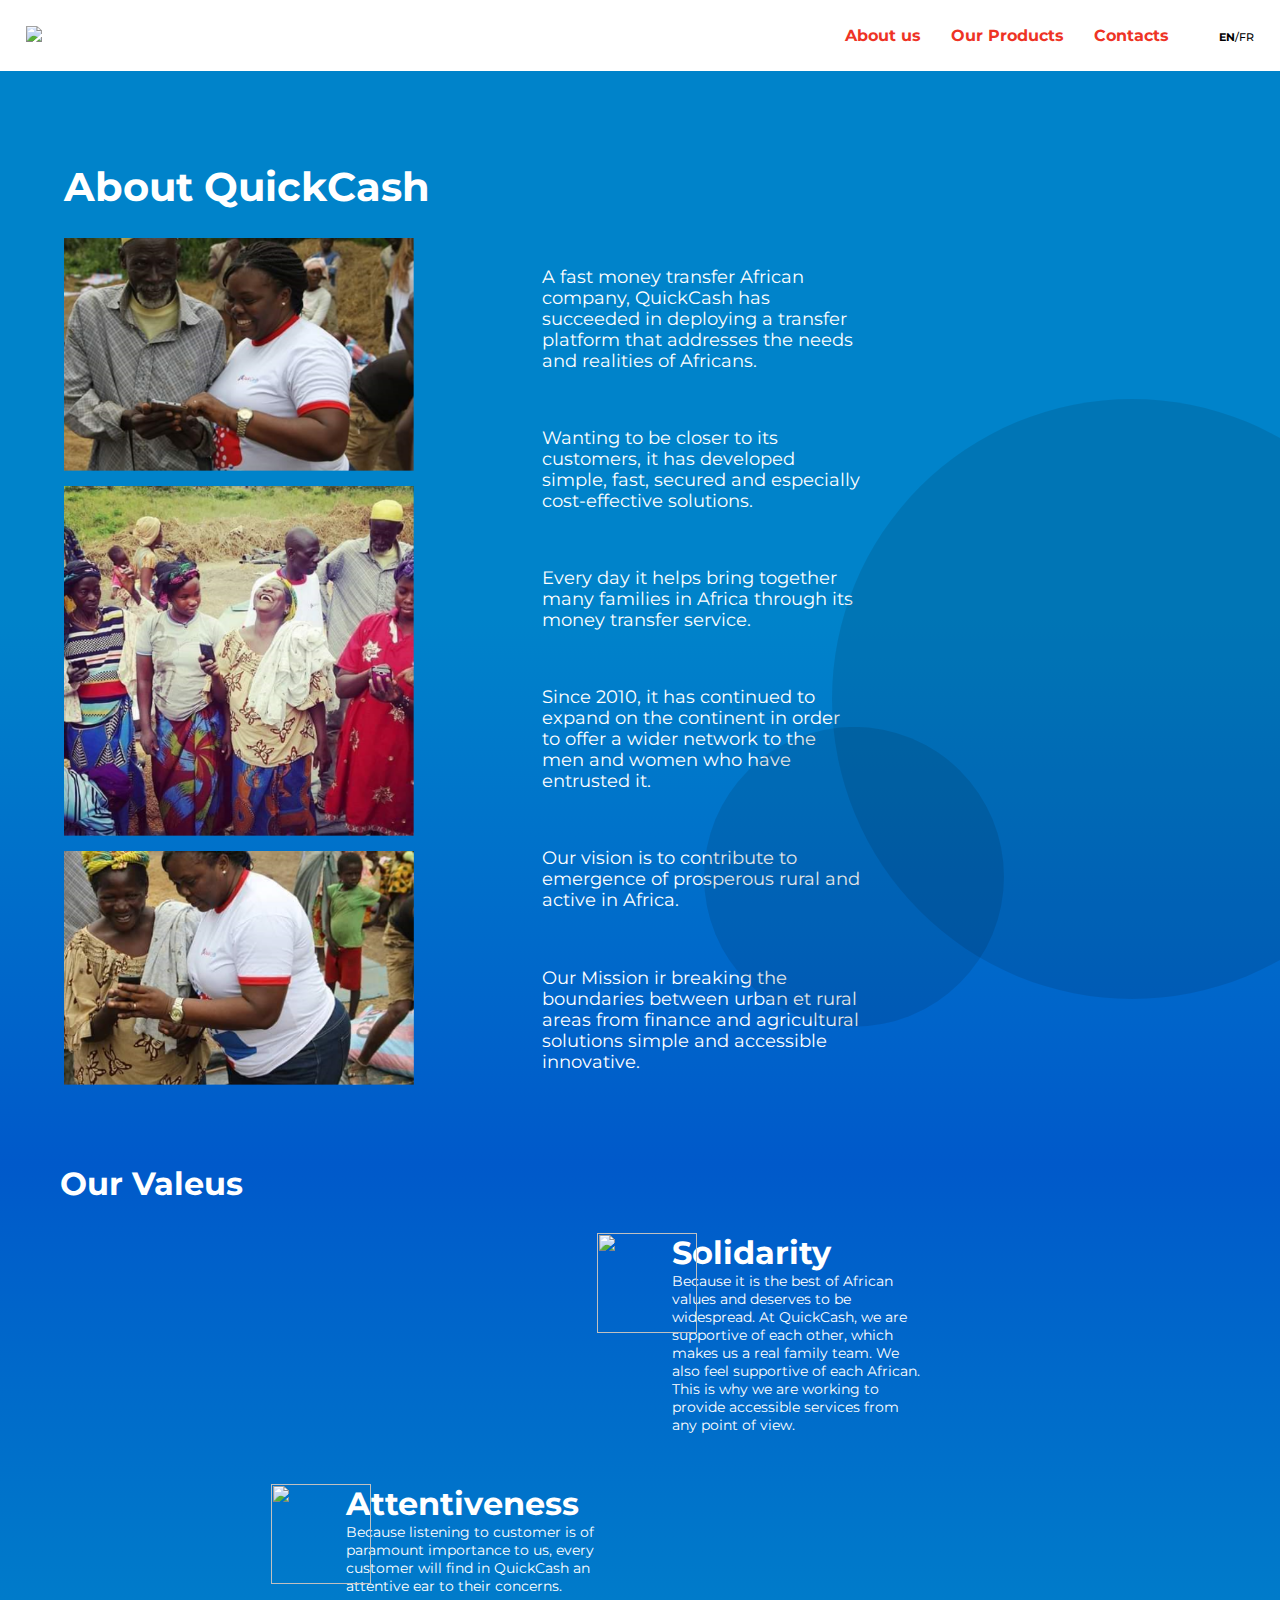
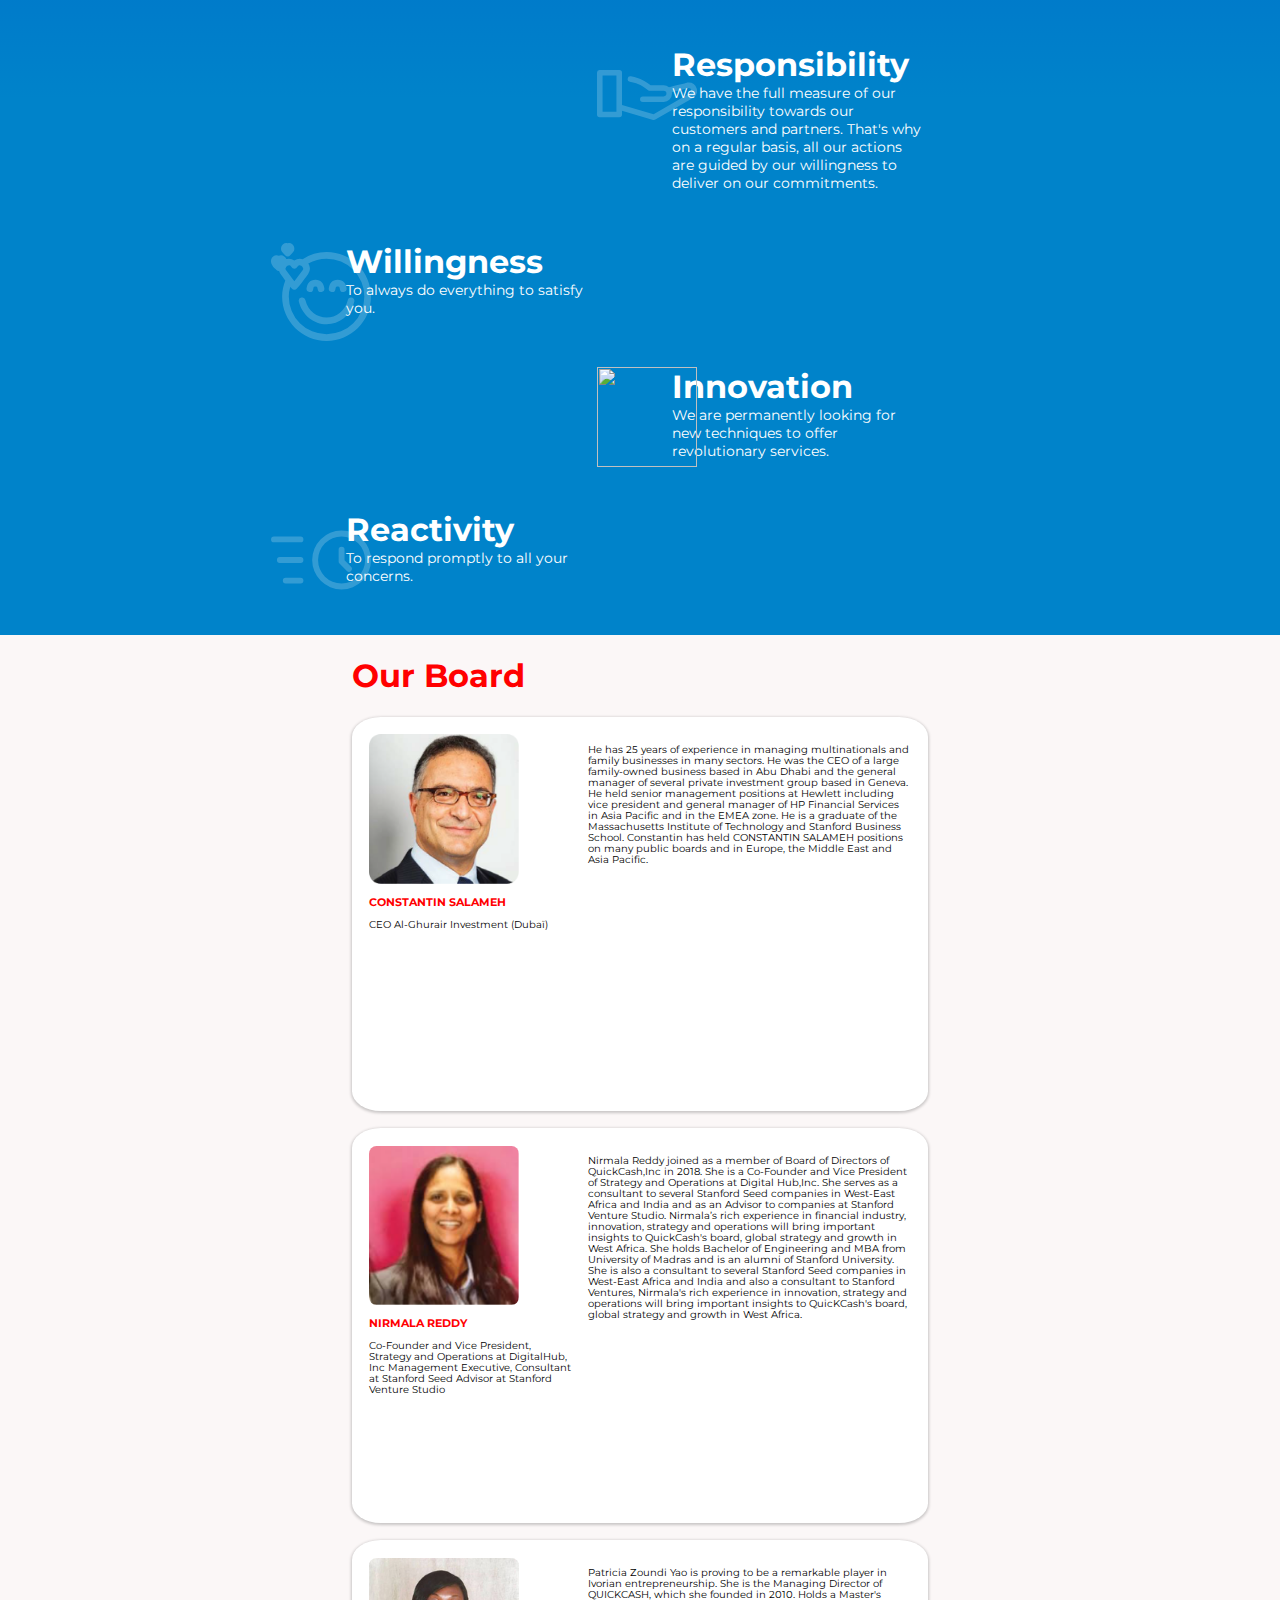
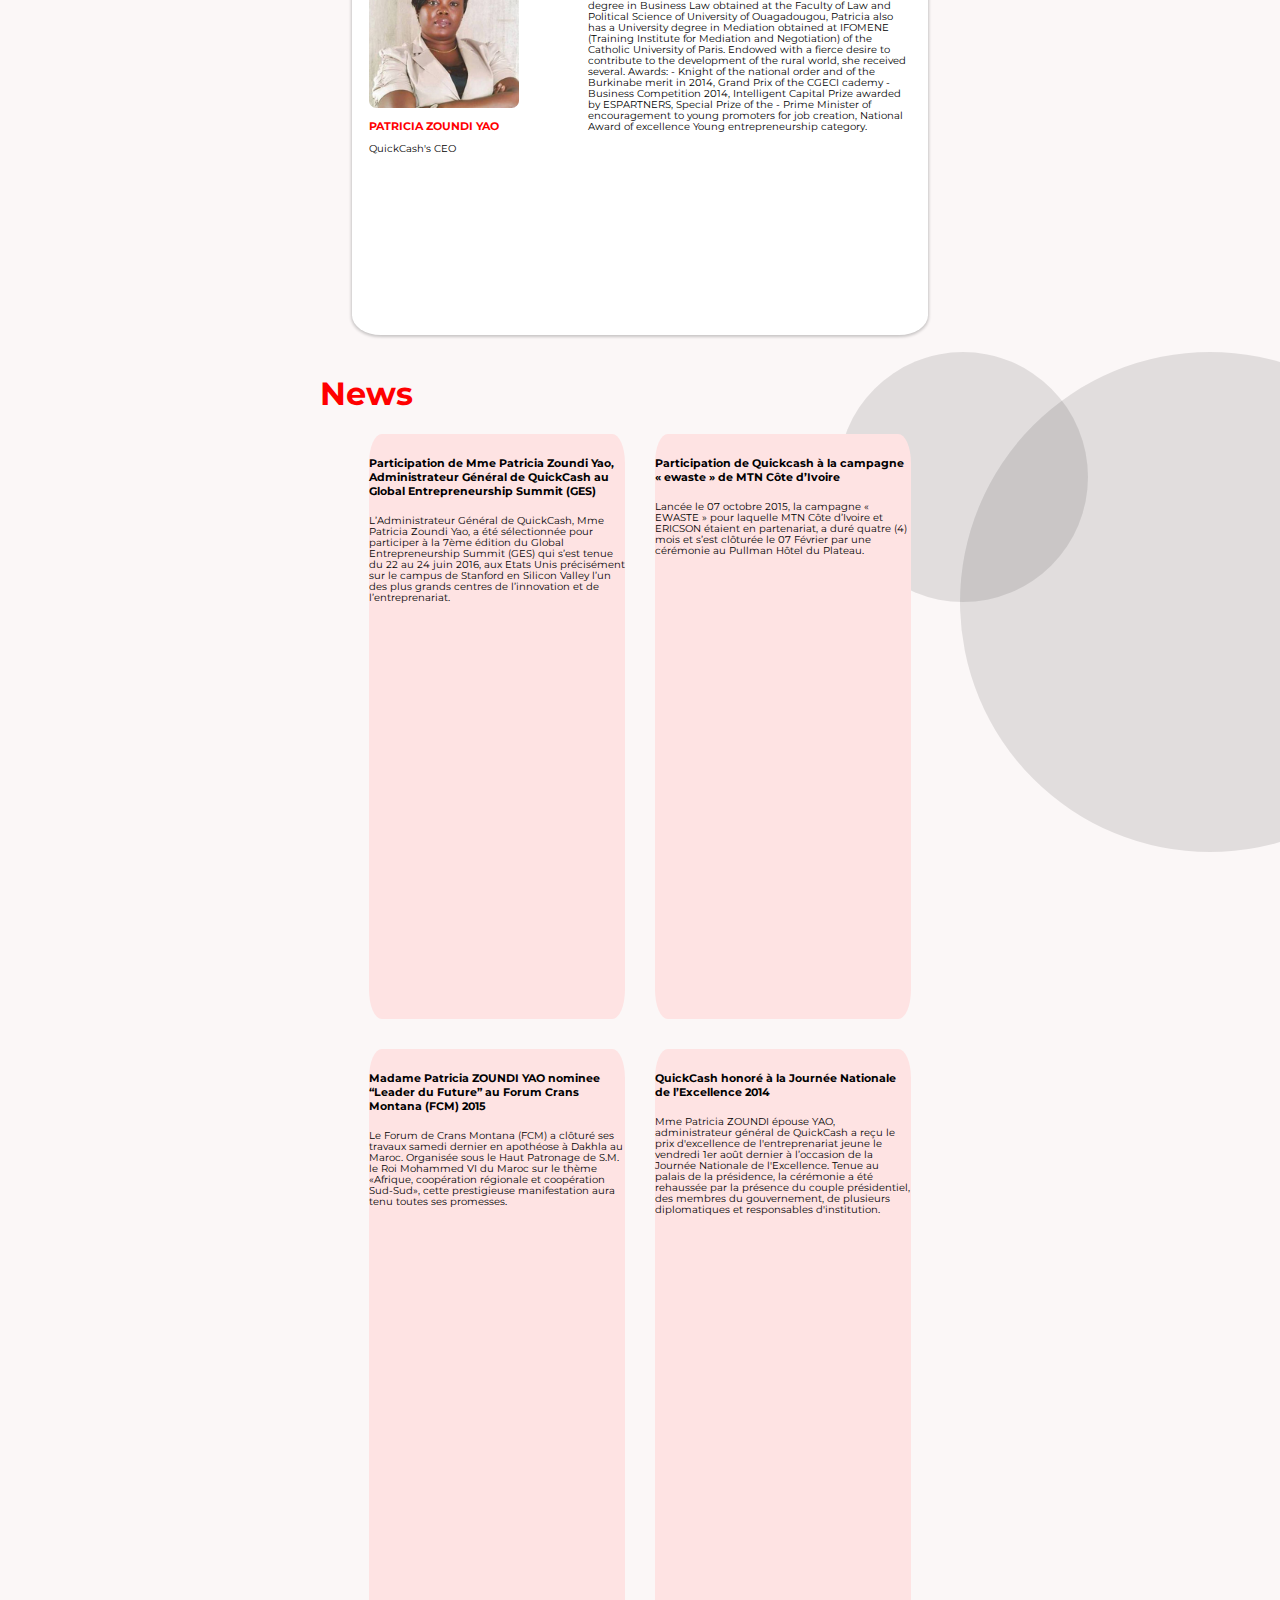
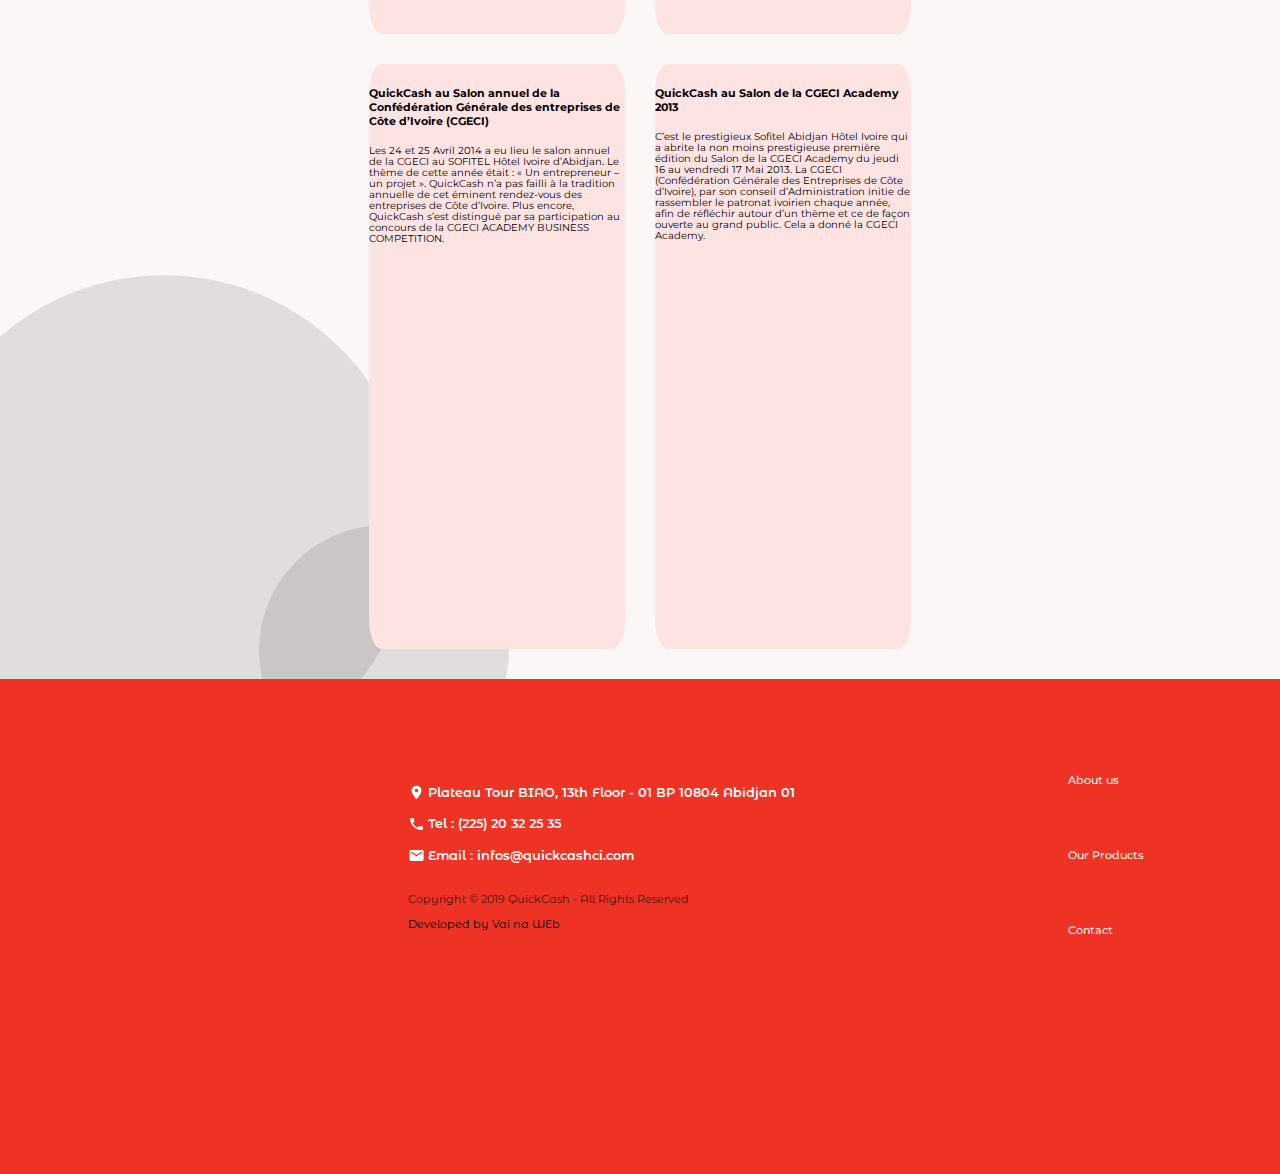
==== commit b4ba9f98: "Adicionei três imagens a pasta assets, tirei as linhas de códigos que não tinham mais utilidade e al" ====
--- a/about.html
+++ b/about.html
@@ -45,9 +45,9 @@
 		<div class="containerImagensTextosSuperior-primeiroCirculo"></div>
 		<div class="blocoImagensTextos">
 			<div class="blocoImagensTextos-imagens">
-				<img class="blocoImagensTextos-imagens-individual" src="assets/mulher-homem.png" alt=" Conversa entre Homem e MUlher">
-				<img class="blocoImagensTextos-imagens-individual" src="assets/pessoas.png" alt="Pessoas Felizes">
-				<img class="blocoImagensTextos-imagens-individual" src="assets/mulher-mulher.png" alt="Mulheres Conversando"
+				<img class="blocoImagensTextos-imagens-individual" src="assets/mulher-homem.png" alt="">
+				<img class="blocoImagensTextos-imagens-individual" src="assets/pessoas.png" alt="">
+				<img class="blocoImagensTextos-imagens-individual" src="assets/mulher-mulher.png" alt="">
 			</div>
 
 			<div class="blocoImagensTextos-textos">
@@ -81,7 +81,7 @@
 
 			<div class="containerNossosValores-blocoValores">
 				<div class="containerNossosValores-blocoValores-valores">
-					<img class="blocoValores-valores-imagem" src="assets/attentiveness.svg" alt="Símbolo Orelha">
+					<img class="blocoValores-valores-imagem" src="assets/attentiveness.svg" alt="">
 					<div class="blocoValores-valores-tituloTexto">
 						<h2 class="blocoValores-valores-titulo">Solidarity</h2>
 						<p class="blocoValores-valores-texto">
@@ -90,7 +90,7 @@
 					</div>
 				</div>
 				<div class="containerNossosValores-blocoValores-valores direcaOposta">
-					<img class="blocoValores-valores-imagem" src="assets/attentiveness.svg" alt="Símbolo Orelha">
+					<img class="blocoValores-valores-imagem" src="assets/attentiveness.svg" alt="">
 					<div class="blocoValores-valores-tituloTexto">
 						<h2 class="blocoValores-valores-titulo">Attentiveness</h2>
 						<p class="blocoValores-valores-texto">
@@ -101,7 +101,7 @@
 			</div>
 			<div class="containerNossosValores-blocoValores">
 				<div class="containerNossosValores-blocoValores-valores">
-					<img class="blocoValores-valores-imagem" src="assets/mao.svg" alt=" Símbolo Mão">
+					<img class="blocoValores-valores-imagem" src="assets/mao.svg" alt="">
 					<div class="blocoValores-valores-tituloTexto">
 						<h2 class="blocoValores-valores-titulo">Responsibility</h2>
 						<p class="blocoValores-valores-texto">
@@ -110,7 +110,7 @@
 					</div>
 				</div>
 				<div class="containerNossosValores-blocoValores-valores direcaOposta">
-					<img class="blocoValores-valores-imagem" src="assets/carinha.svg" alt="Carinha Feliz">
+					<img class="blocoValores-valores-imagem" src="assets/carinha.svg" alt="">
 					<div class="blocoValores-valores-tituloTexto">
 						<h2 class="blocoValores-valores-titulo">Willingness</h2>
 						<p class="blocoValores-valores-texto">
@@ -121,7 +121,7 @@
 			</div>
 			<div class="containerNossosValores-blocoValores">
 				<div class="containerNossosValores-blocoValores-valores">
-					<img class="blocoValores-valores-imagem" src="assets/innovation.svg" alt="Símbolo de Ídeia">
+					<img class="blocoValores-valores-imagem" src="assets/innovation.svg" alt="">
 					<div class="blocoValores-valores-tituloTexto">
 						<h2 class="blocoValores-valores-titulo">Innovation</h2>
 						<p class="blocoValores-valores-texto">
@@ -130,7 +130,7 @@
 					</div>
 				</div>
 				<div class="containerNossosValores-blocoValores-valores direcaOposta">
-					<img class="blocoValores-valores-imagem" src="assets/relogio.svg" alt="Relogio">
+					<img class="blocoValores-valores-imagem" src="assets/relogio.svg" alt="">
 					<div class="blocoValores-valores-tituloTexto">
 						<h2 class="blocoValores-valores-titulo">Reactivity</h2>
 						<p class="blocoValores-valores-texto">
@@ -150,7 +150,7 @@
 				<div class="containerdirecaoNoticias-blocoSessoes">
 					<div class="blocoSessoes-blocoTextoImagemTitulo">
 						<div class="blocoSessoes-blocoTextoImagemTitulo-componentes">
-							<img class="blocoTextoImagemTitulo-componentes-imagem" src="assets/retangulo176.png" alt="CONSTANTIN SALAMEH">
+							<img class="blocoTextoImagemTitulo-componentes-imagem" src="assets/retangulo176.png" alt="">
 							<h1 class="blocoTextoImagemTitulo-componentes-titulo">CONSTANTIN SALAMEH</h1>
 							<p class="blocoTextoImagemTitulo-componentes-paragrafo">CEO Al-Ghurair Investment (Dubaï)</p>
 						</div>
@@ -162,7 +162,7 @@
 				<div class="containerdirecaoNoticias-blocoSessoes">
 					<div class="blocoSessoes-blocoTextoImagemTitulo">
 						<div class="blocoSessoes-blocoTextoImagemTitulo-componentes">
-							<img class="blocoTextoImagemTitulo-componentes-imagem" src="assets/quickcash-honore.png" alt="NIRMALA REDDY">
+							<img class="blocoTextoImagemTitulo-componentes-imagem" src="assets/retangulo174.png" alt="">
 							<h1 class="blocoTextoImagemTitulo-componentes-titulo">NIRMALA REDDY</h1>
 							<p class="blocoTextoImagemTitulo-componentes-paragrafo">Co-Founder and Vice President, Strategy and Operations at DigitalHub, Inc Management Executive, Consultant at Stanford Seed Advisor at Stanford Venture Studio</p>
 						</div>
@@ -174,7 +174,7 @@
 				<div class="containerdirecaoNoticias-blocoSessoes">
 					<div class="blocoSessoes-blocoTextoImagemTitulo">
 						<div class="blocoSessoes-blocoTextoImagemTitulo-componentes">
-							<img class="blocoTextoImagemTitulo-componentes-imagem" src="assets/quickcash-honore.png" alt="PATRICIA ZOUNDI YAO">
+							<img class="blocoTextoImagemTitulo-componentes-imagem" src="assets/patricia.png" alt="">
 							<h1 class="blocoTextoImagemTitulo-componentes-titulo">PATRICIA ZOUNDI YAO</h1>
 							<p class="blocoTextoImagemTitulo-componentes-paragrafo">QuickCash's CEO</p>
 						</div>
@@ -196,42 +196,42 @@
 
 				<div class="blocoNoticias">
 					<div class="blocoNoticias-componentes">
-						<img class="blocoNoticias-componentes-imagem" src="assets/patricia-zoundi.png" alt="Patricia Zoundi">
+						<img class="blocoNoticias-componentes-imagem" src="assets/patricia-zoundi.png" alt="">
 						<h1 class="blocoNoticias-componentes-titulo">Participation de Mme Patricia Zoundi Yao, Administrateur Général de QuickCash au Global Entrepreneurship Summit (GES)</h1>
 						<p class="blocoNoticias-componentes-paragrafo">L’Administrateur Général de QuickCash, Mme Patricia Zoundi Yao, a été sélectionnée pour participer à la 7ème édition du Global Entrepreneurship Summit (GES) qui s’est tenue du 22 au 24 juin 2016, aux Etats Unis précisément sur le campus de Stanford en Silicon Valley l’un des plus grands centres de l’innovation et de l’entreprenariat.</p>
 					</div>
 				</div>
 				<div class="blocoNoticias">
 					<div class="blocoNoticias-componentes">
-						<img class="blocoNoticias-componentes-imagem" src="assets/e-waste_mtn-ci_ericsson.png" alt="Grupo de Pessoas">
+						<img class="blocoNoticias-componentes-imagem" src="assets/e-waste_mtn-ci_ericsson.png" alt="">
 						<h1 class="blocoNoticias-componentes-titulo">Participation de Quickcash à la campagne « ewaste » de MTN Côte d’Ivoire</h1>
 						<p class="blocoNoticias-componentes-paragrafo">Lancée le 07 octobre 2015, la campagne « EWASTE » pour laquelle MTN Côte d’Ivoire et ERICSON étaient en partenariat, a duré quatre (4) mois et s’est clôturée le 07 Février par une cérémonie au Pullman Hôtel du Plateau.</p>
 					</div>
 				</div>
 				<div class="blocoNoticias">
 					<div class="blocoNoticias-componentes">
-						<img class="blocoNoticias-componentes-imagem" src="assets/quickcash-honore.png" alt="Apresentação de um Quadro">
+						<img class="blocoNoticias-componentes-imagem" src="assets/quickcash-honore.png" alt="">
 						<h1 class="blocoNoticias-componentes-titulo">Madame Patricia ZOUNDI YAO nominee “Leader du Future” au Forum Crans Montana (FCM) 2015</h1>
 						<p class="blocoNoticias-componentes-paragrafo">Le Forum de Crans Montana (FCM) a clôturé ses travaux samedi dernier en apothéose à Dakhla au Maroc. Organisée sous le Haut Patronage de S.M. le Roi Mohammed VI du Maroc sur le thème «Afrique, coopération régionale et coopération Sud-Sud», cette prestigieuse manifestation aura tenu toutes ses promesses.</p>
 					</div>
 				</div>
 				<div class="blocoNoticias">
 					<div class="blocoNoticias-componentes">
-						<img class="blocoNoticias-componentes-imagem" src="assets/quickcash-honore.png" alt="Apresentação de um Quadro">
+						<img class="blocoNoticias-componentes-imagem" src="assets/quickcash-honore.png" alt="">
 						<h1 class="blocoNoticias-componentes-titulo">QuickCash honoré à la Journée Nationale de l’Excellence 2014</h1>
 						<p class="blocoNoticias-componentes-paragrafo">Mme Patricia ZOUNDI épouse YAO, administrateur général de QuickCash a reçu le prix d'excellence de l'entreprenariat jeune le vendredi 1er août dernier à l’occasion de la Journée Nationale de l'Excellence. Tenue au palais de la présidence, la cérémonie a été rehaussée par la présence du couple présidentiel, des membres du gouvernement, de plusieurs diplomatiques et responsables d'institution.</p>
 					</div>
 				</div>
 				<div class="blocoNoticias">
 					<div class="blocoNoticias-componentes">
-						<img class="blocoNoticias-componentes-imagem" src="assets/laureats-cgeci-academy-2014.png" alt="Ganhadores de um Prêmio">
+						<img class="blocoNoticias-componentes-imagem" src="assets/laureats-cgeci-academy-2014.png" alt="">
 						<h1 class="blocoNoticias-componentes-titulo">QuickCash au Salon annuel de la Confédération Générale des entreprises de Côte d’Ivoire (CGECI)</h1>
 						<p class="blocoNoticias-componentes-paragrafo">Les 24 et 25 Avril 2014 a eu lieu le salon annuel de la CGECI au SOFITEL Hôtel Ivoire d’Abidjan. Le thème de cette année était : « Un entrepreneur – un projet ». QuickCash n’a pas failli à la tradition annuelle de cet éminent rendez-vous des entreprises de Côte d’Ivoire. Plus encore, QuickCash s’est distingué par sa participation au concours de la CGECI ACADEMY BUSINESS COMPETITION.</p>
 					</div>
 				</div>
 				<div class="blocoNoticias">
 					<div class="blocoNoticias-componentes">
-						<img class="blocoNoticias-componentes-imagem" src="assets/qc-cgeci-academy.png" alt="Reportagem">
+						<img class="blocoNoticias-componentes-imagem" src="assets/qc-cgeci-academy.png" alt="">
 						<h1 class="blocoNoticias-componentes-titulo">QuickCash au Salon de la CGECI Academy 2013</h1>
 						<p class="blocoNoticias-componentes-paragrafo">C’est le prestigieux Sofitel Abidjan Hôtel Ivoire qui a abrite la non moins prestigieuse première édition du Salon de la CGECI Academy du jeudi 16 au vendredi 17 Mai 2013. La CGECI (Confédération Générale des Entreprises de Côte d’Ivoire), par son conseil d’Administration initie de rassembler le patronat ivoirien chaque année, afin de réfléchir autour d’un thème et ce de façon ouverte au grand public. Cela a donné la CGECI Academy.</p>
 					</div>
@@ -279,6 +279,5 @@
 			<img src="assets/circulos-brancos.png" alt="">
 		</div>
 	</footer>	
-
 </body>
 </html>--- a/css/style.css
+++ b/css/style.css
@@ -826,13 +826,6 @@
 			
 		}
 	}
-	@media screen and (max-width: 458px){
-		.containerNoticias-patrocinadores img{
-			width: 60px;
-			height: 60px;
-			
-		}
-	}
 .containerNoticias-patrocinadores-bancos{
 	display: flex;
 	justify-content: space-around;
@@ -1379,14 +1372,6 @@
 			margin-left: 0;
 		}		
 	}
-	@media screen and (max-width: 1024px){
-		.blocoSessoes-blocoTextoLateral{
-			width: initial;
-			font-size: 0.6rem;
-			display: flex;
-			margin-left: 0;
-		}		
-	}
 /*==========*/
 /*=====|Noticias|=====*/
 .containerdirecaoNoticias-noticias{
